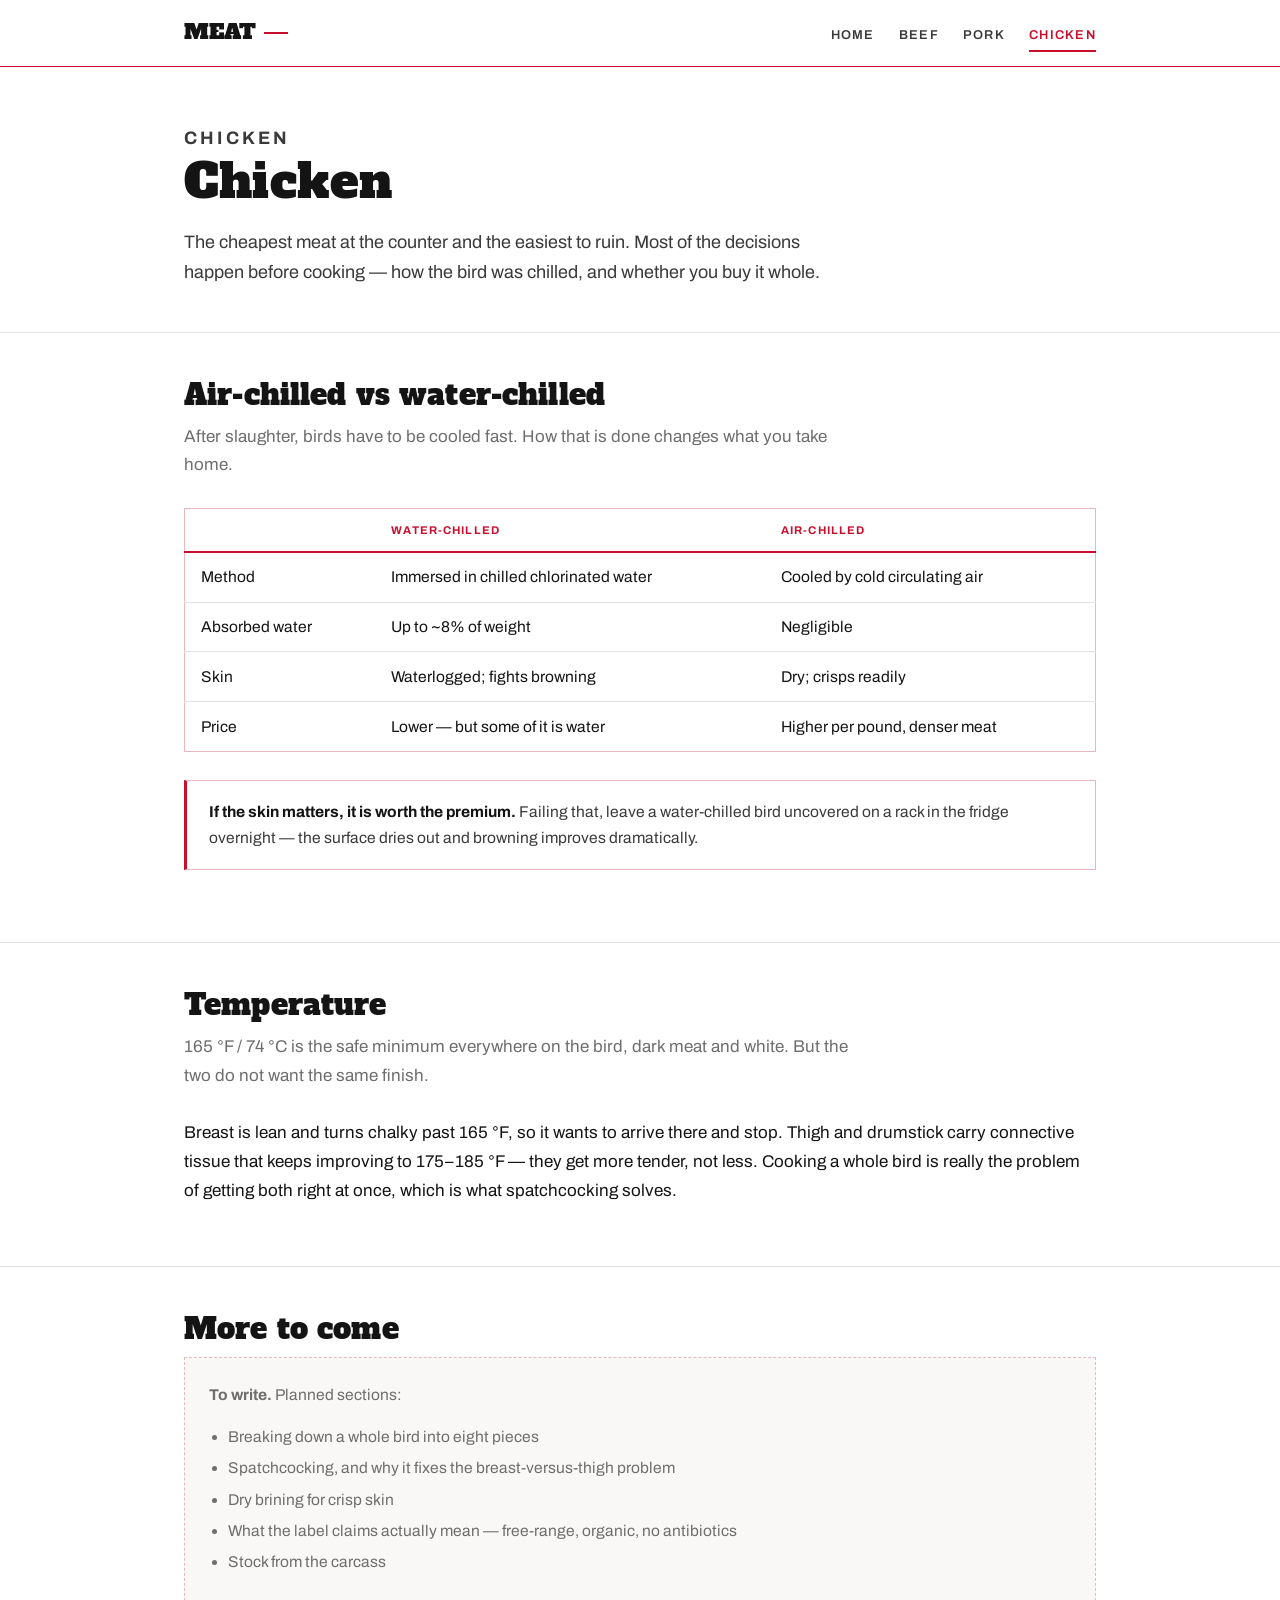
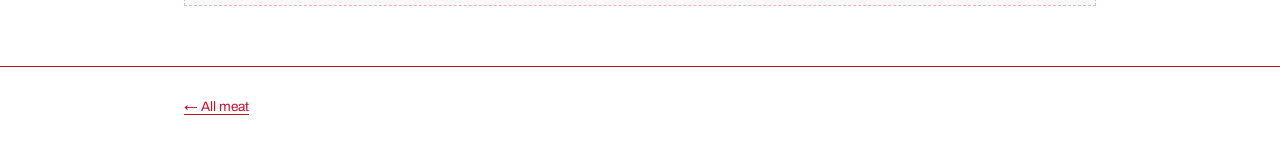
==== chicken/index.html @ 19e03d22 "Set up the meat guide: hub, beef, pork and chicken pages Plain HTML/CSS served from GitHub Pages at " ====
<!DOCTYPE html>
<html lang="en">
<head>
<meta charset="UTF-8">
<meta name="viewport" content="width=device-width, initial-scale=1.0">
<title>Chicken — buying and cooking</title>
<meta name="description" content="Air-chilled versus water-chilled, breaking down a whole bird, and getting crisp skin.">
<link rel="canonical" href="https://wonbo.site/meat/chicken/">

<meta property="og:type" content="article">
<meta property="og:url" content="https://wonbo.site/meat/chicken/">
<meta property="og:title" content="Chicken — buying and cooking">
<meta property="og:description" content="Air-chilled versus water-chilled, breaking down a whole bird, and getting crisp skin.">
<meta name="twitter:card" content="summary">

<link rel="icon" href="data:image/svg+xml,<svg xmlns='http://www.w3.org/2000/svg' viewBox='0 0 100 100'><rect width='100' height='100' fill='white'/><rect x='4' y='4' width='92' height='92' fill='none' stroke='%23c8102e' stroke-width='7'/><text x='50' y='73' font-size='62' font-family='Georgia,serif' font-weight='bold' fill='%23141414' text-anchor='middle'>C</text></svg>">

<link rel="preconnect" href="https://fonts.googleapis.com">
<link rel="preconnect" href="https://fonts.gstatic.com" crossorigin>
<link href="https://fonts.googleapis.com/css2?family=Alfa+Slab+One&family=Archivo:wght@400;500;600;700&display=swap" rel="stylesheet">
<link rel="stylesheet" href="../style.css">
</head>

<body>
<a class="skip" href="#main">Skip to content</a>

<header class="site-header">
  <div class="wrap">
    <a class="wordmark" href="../">MEAT<span class="rule"></span></a>
    <nav class="site-nav" aria-label="Primary">
      <a href="../">Home</a>
      <a href="../beef/">Beef</a>
      <a href="../pork/">Pork</a>
      <a href="../chicken/" aria-current="page">Chicken</a>
    </nav>
  </div>
</header>

<main id="main">
  <section class="hero">
    <div class="wrap">
      <p class="eyebrow">Chicken</p>
      <h1>Chicken</h1>
      <p>
        The cheapest meat at the counter and the easiest to ruin. Most of the decisions
        happen before cooking — how the bird was chilled, and whether you buy it whole.
      </p>
    </div>
  </section>

  <section>
    <div class="wrap">
      <h2>Air-chilled vs water-chilled</h2>
      <p class="lede">After slaughter, birds have to be cooled fast. How that is done changes what you take home.</p>

      <div class="table-scroll">
        <table>
          <thead>
            <tr><th scope="col"></th><th scope="col">Water-chilled</th><th scope="col">Air-chilled</th></tr>
          </thead>
          <tbody>
            <tr><td>Method</td><td>Immersed in chilled chlorinated water</td><td>Cooled by cold circulating air</td></tr>
            <tr><td>Absorbed water</td><td>Up to ~8% of weight</td><td>Negligible</td></tr>
            <tr><td>Skin</td><td>Waterlogged; fights browning</td><td>Dry; crisps readily</td></tr>
            <tr><td>Price</td><td>Lower — but some of it is water</td><td>Higher per pound, denser meat</td></tr>
          </tbody>
        </table>
      </div>

      <div class="note">
        <strong>If the skin matters, it is worth the premium.</strong> Failing that, leave
        a water-chilled bird uncovered on a rack in the fridge overnight — the surface
        dries out and browning improves dramatically.
      </div>
    </div>
  </section>

  <section>
    <div class="wrap">
      <h2>Temperature</h2>
      <p class="lede">
        165&nbsp;°F / 74&nbsp;°C is the safe minimum everywhere on the bird, dark meat and
        white. But the two do not want the same finish.
      </p>
      <p>
        Breast is lean and turns chalky past 165&nbsp;°F, so it wants to arrive there and
        stop. Thigh and drumstick carry connective tissue that keeps improving to
        175–185&nbsp;°F — they get more tender, not less. Cooking a whole bird is really
        the problem of getting both right at once, which is what spatchcocking solves.
      </p>
    </div>
  </section>

  <section>
    <div class="wrap">
      <h2>More to come</h2>
      <div class="stub">
        <p style="margin-top:0"><strong>To write.</strong> Planned sections:</p>
        <ul>
          <li>Breaking down a whole bird into eight pieces</li>
          <li>Spatchcocking, and why it fixes the breast-versus-thigh problem</li>
          <li>Dry brining for crisp skin</li>
          <li>What the label claims actually mean — free-range, organic, no antibiotics</li>
          <li>Stock from the carcass</li>
        </ul>
      </div>
    </div>
  </section>
</main>

<footer class="site-footer">
  <div class="wrap">
    <span><a href="../">← All meat</a></span>
  </div>
</footer>

</body>
</html>
---- style.css ----
/* ============================================================
   Meat — buying and cooking
   White ground, black text, thin red rules. Clean-kitchen feel.
   No build step, no dependencies, no webfonts.
   ============================================================ */

:root {
  --bg:          #ffffff;
  --bg-alt:      #faf8f7;
  --surface:     #ffffff;

  --text:        #141414;
  --text-soft:   #3a3a3a;
  --muted:       #6e6e6e;

  --red:         #c8102e;
  --red-deep:    #9b0c23;
  --red-wash:    #fdf3f4;
  --line:        #e6e0de;
  --line-red:    #e9b8bf;

  --font-display: 'Alfa Slab One', 'Rockwell', Georgia, serif;
  --font-body: 'Archivo', -apple-system, BlinkMacSystemFont, 'Segoe UI',
    'Apple SD Gothic Neo', 'Noto Sans KR', Arial, sans-serif;
  --font-mono: ui-monospace, SFMono-Regular, 'SF Mono', Menlo, Consolas, monospace;

  --wrap: 60rem;

  color-scheme: light;
}

*, *::before, *::after { box-sizing: border-box; }

body {
  margin: 0;
  background: var(--bg);
  color: var(--text);
  font-family: var(--font-body);
  font-size: 1.0625rem;
  line-height: 1.7;
  -webkit-font-smoothing: antialiased;
}

.wrap {
  width: 100%;
  max-width: var(--wrap);
  margin-inline: auto;
  padding-inline: 1.5rem;
}

a { color: var(--red); text-decoration-thickness: 1px; text-underline-offset: 3px; }
a:hover { color: var(--red-deep); }

.skip {
  position: absolute; left: -9999px;
  background: var(--surface); color: var(--text);
  border: 1px solid var(--red);
  padding: 0.6rem 1rem; z-index: 100;
}
.skip:focus { left: 1rem; top: 1rem; }

/* ---------- header ---------- */

.site-header {
  border-bottom: 1px solid var(--red);
  background: var(--bg);
}
.site-header .wrap {
  display: flex; align-items: baseline; gap: 1.5rem;
  min-height: 4rem; flex-wrap: wrap; padding-block: 0.9rem;
}
.wordmark {
  font-family: var(--font-display);
  font-size: 1.35rem; font-weight: 400;
  letter-spacing: 0.01em;
  color: var(--text); text-decoration: none;
}
.wordmark:hover { color: var(--text); }
.wordmark .rule {
  display: inline-block; width: 1.5rem; height: 2px;
  background: var(--red); vertical-align: middle;
  margin-left: 0.5rem;
}
.site-nav { margin-left: auto; display: flex; gap: 1.5rem; flex-wrap: wrap; }
.site-nav a {
  font-size: 0.8rem; font-weight: 600;
  letter-spacing: 0.1em; text-transform: uppercase;
  color: var(--text-soft); text-decoration: none;
  padding-bottom: 0.15rem;
  border-bottom: 2px solid transparent;
}
.site-nav a:hover { color: var(--red); }
.site-nav a[aria-current='page'] { color: var(--red); border-bottom-color: var(--red); }

/* ---------- hero ---------- */

.hero { padding: 3.5rem 0 2.75rem; }
.hero h1 {
  font-family: var(--font-display);
  font-size: clamp(1.95rem, 5.5vw, 3rem);
  font-weight: 400; line-height: 1.16;
  margin: 0 0 1.1rem;
  letter-spacing: 0.005em;
}
.hero p {
  margin: 0; max-width: 42rem;
  font-size: 1.125rem; color: var(--text-soft);
}
.eyebrow {
  font-family: var(--font-body);
  font-size: 0.7rem; font-weight: 700;
  letter-spacing: 0.18em; text-transform: uppercase;
  color: var(--red); margin: 0 0 1rem;
}

/* ---------- sections ---------- */

main section { padding: 2.75rem 0; border-top: 1px solid var(--line); }
main section.hero { border-top: 0; }

h2 {
  font-family: var(--font-display);
  font-size: clamp(1.4rem, 3.2vw, 1.8rem);
  font-weight: 400; line-height: 1.25;
  margin: 0 0 0.6rem; letter-spacing: 0.005em;
}
h3 {
  font-family: var(--font-body);
  font-size: 1.15rem; font-weight: 700; margin: 2.25rem 0 0.5rem;
  letter-spacing: 0.01em;
}
.lede { color: var(--muted); margin: 0 0 1.75rem; max-width: 42rem; }

/* ---------- cards ---------- */

.cards {
  list-style: none; margin: 0; padding: 0;
  display: grid; gap: 1.25rem;
  grid-template-columns: repeat(auto-fit, minmax(14rem, 1fr));
}
.card {
  display: flex; flex-direction: column; height: 100%;
  background: var(--surface);
  border: 1px solid var(--line-red);
  border-top: 3px solid var(--red);
  padding: 1.5rem;
  text-decoration: none; color: inherit;
  transition: background 0.15s ease, border-color 0.15s ease;
}
.card:hover {
  background: var(--red-wash);
  border-color: var(--red);
  color: inherit;
}
.card .glyph { font-size: 1.75rem; line-height: 1; margin-bottom: 0.75rem; }
.card h3 {
  font-family: var(--font-display);
  font-size: 1.3rem; font-weight: 400; line-height: 1.25;
  margin: 0 0 0.5rem; color: var(--text); letter-spacing: 0.005em;
}
.card p { margin: 0; font-size: 0.95rem; color: var(--text-soft); }
.card .more {
  margin-top: auto; padding-top: 1rem;
  font-size: 0.75rem; font-weight: 700;
  letter-spacing: 0.1em; text-transform: uppercase; color: var(--red);
}

/* ---------- tables ---------- */

.table-scroll { overflow-x: auto; margin: 1.5rem 0; }
table {
  width: 100%; border-collapse: collapse;
  font-size: 0.975rem; min-width: 30rem;
  border: 1px solid var(--line-red);
}
caption {
  text-align: left; color: var(--muted);
  font-size: 0.85rem; padding-bottom: 0.65rem;
}
th, td {
  text-align: left; padding: 0.7rem 1rem;
  border-bottom: 1px solid var(--line);
  vertical-align: top;
}
thead th {
  font-size: 0.7rem; letter-spacing: 0.1em; text-transform: uppercase;
  color: var(--red); font-weight: 700;
  border-bottom: 2px solid var(--red);
  background: var(--bg);
}
tbody tr:last-child td { border-bottom: 0; }
tbody tr:hover { background: var(--red-wash); }
td.temp { font-family: var(--font-mono); white-space: nowrap; color: var(--text); font-size: 0.925rem; }

/* ---------- callout ---------- */

.note {
  background: var(--bg);
  border: 1px solid var(--line-red);
  border-left: 3px solid var(--red);
  padding: 1.1rem 1.35rem;
  margin: 1.75rem 0;
  font-size: 0.975rem;
  color: var(--text-soft);
}
.note strong { color: var(--text); }

.stub {
  border: 1px dashed var(--line-red);
  padding: 1.5rem;
  color: var(--muted);
  font-size: 0.975rem;
  background: var(--bg-alt);
}
.stub ul { margin-bottom: 0; padding-left: 1.2rem; }
.stub li { margin-bottom: 0.3rem; }

/* ---------- footer ---------- */

.site-footer {
  border-top: 1px solid var(--red);
  margin-top: 1rem;
  padding: 1.75rem 0 3rem;
  color: var(--muted); font-size: 0.85rem;
}

@media (max-width: 34rem) {
  body { font-size: 1rem; }
  .site-header .wrap { min-height: 0; gap: 0.75rem; }
  .site-nav { gap: 1rem; width: 100%; margin-left: 0; }
  .hero { padding: 2.5rem 0 2rem; }
}
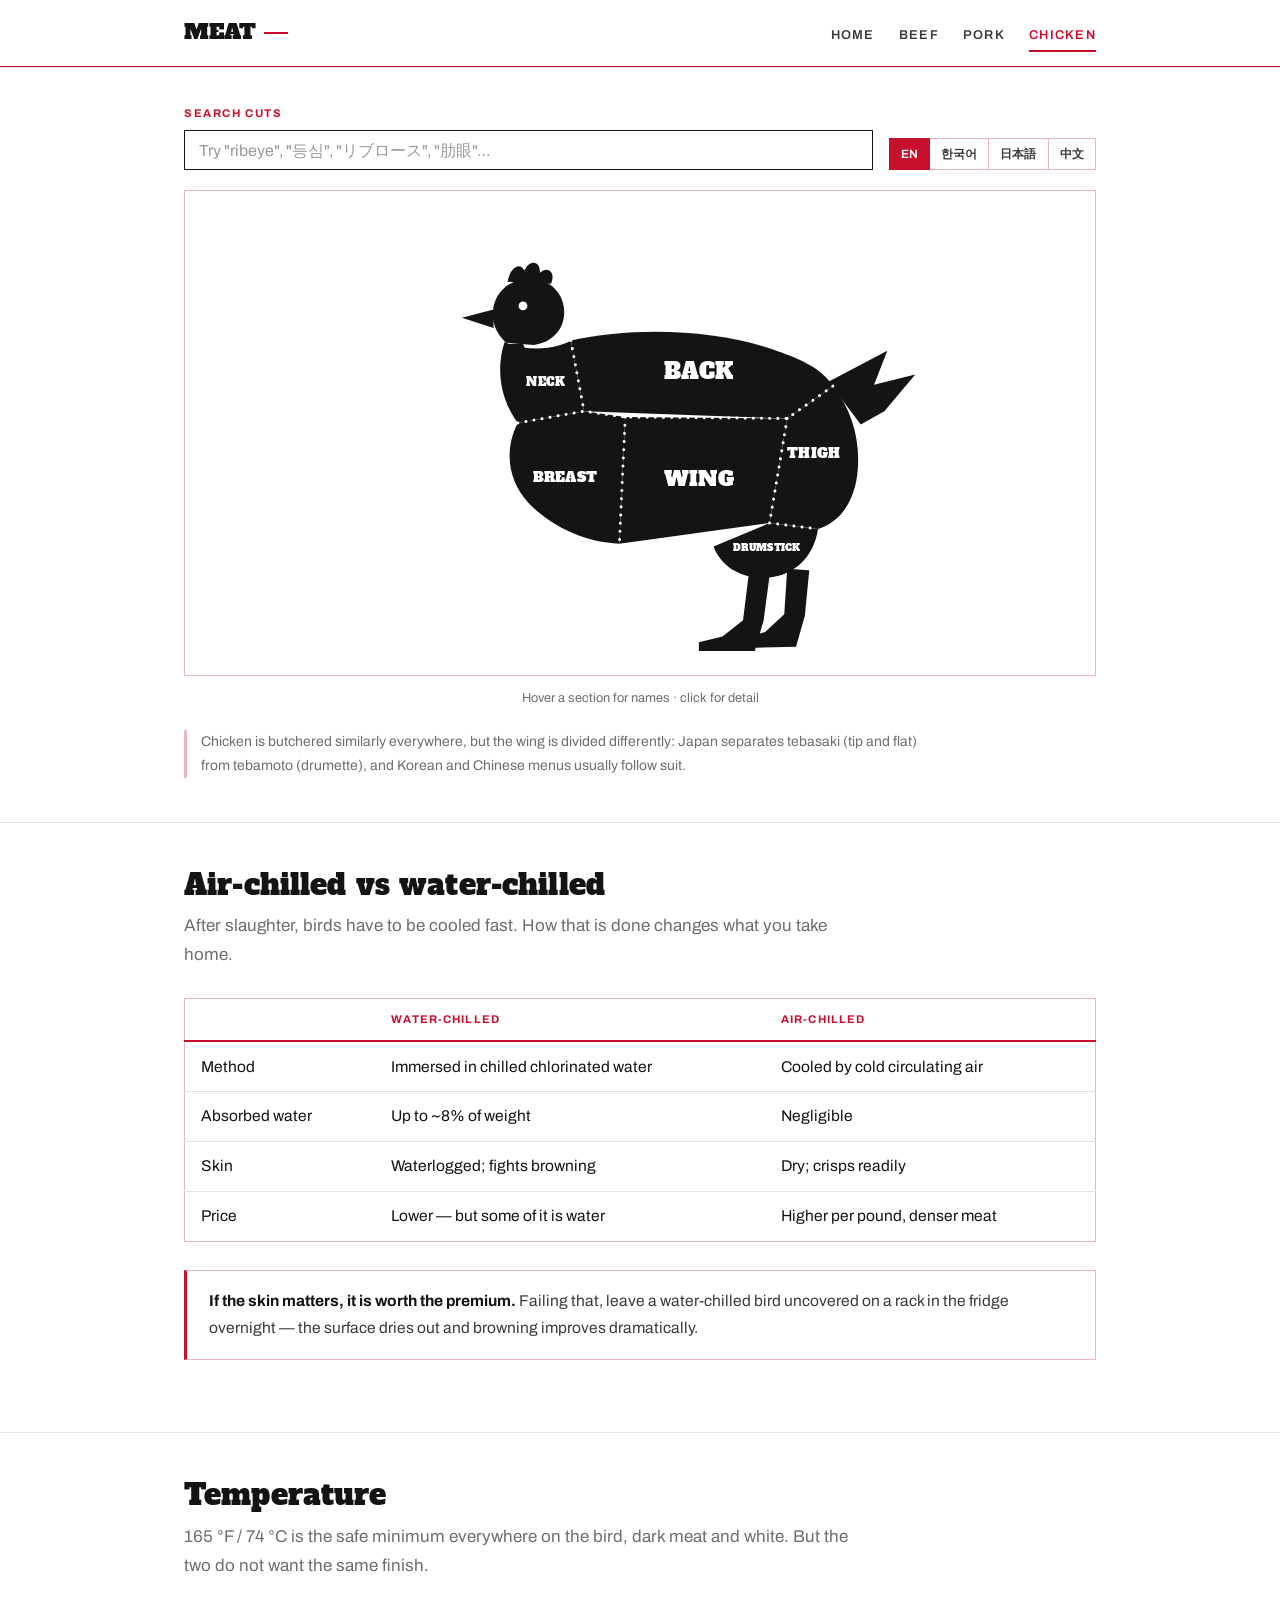
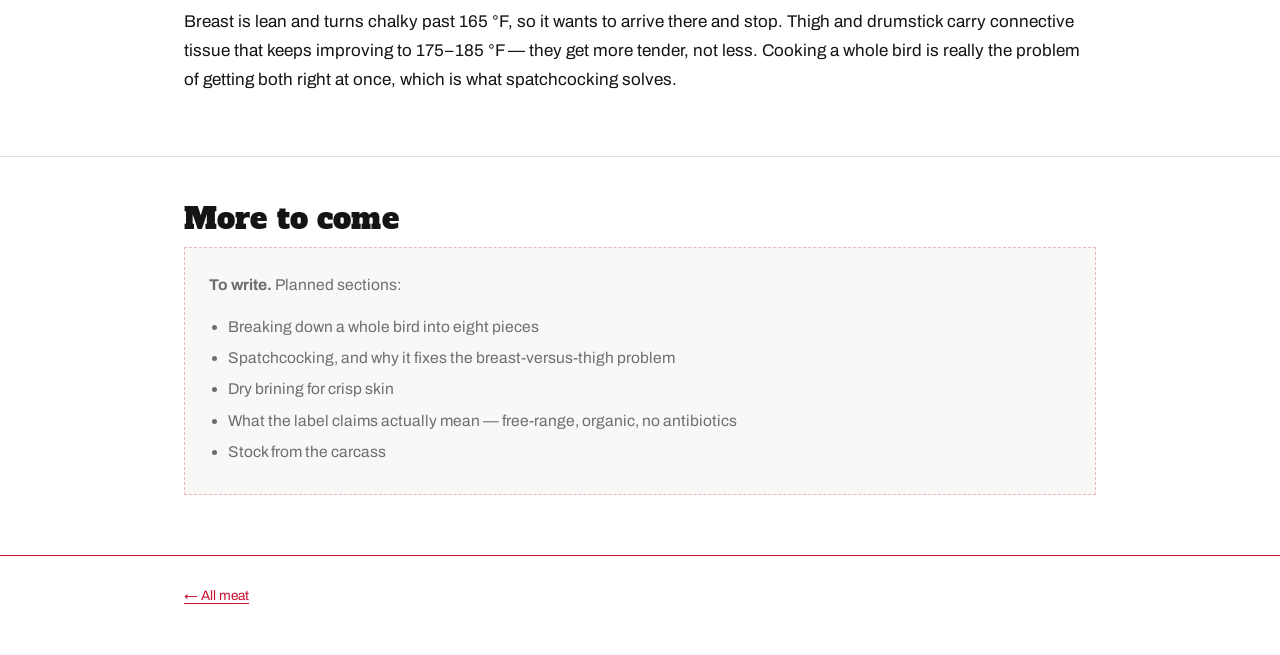
==== commit 1e1c7c21: "Add interactive multilingual cut diagrams to each animal page Each animal page now opens on a clicka" ====
--- a/chicken/index.html
+++ b/chicken/index.html
@@ -3,14 +3,14 @@
 <head>
 <meta charset="UTF-8">
 <meta name="viewport" content="width=device-width, initial-scale=1.0">
-<title>Chicken — buying and cooking</title>
-<meta name="description" content="Air-chilled versus water-chilled, breaking down a whole bird, and getting crisp skin.">
+<title>Chicken — cuts, names and cooking</title>
+<meta name="description" content="An interactive chicken parts diagram with names in English, Korean, Japanese and Chinese, plus temperatures and cooking method for each cut.">
 <link rel="canonical" href="https://wonbo.site/meat/chicken/">
 
 <meta property="og:type" content="article">
 <meta property="og:url" content="https://wonbo.site/meat/chicken/">
-<meta property="og:title" content="Chicken — buying and cooking">
-<meta property="og:description" content="Air-chilled versus water-chilled, breaking down a whole bird, and getting crisp skin.">
+<meta property="og:title" content="Chicken — cuts, names and cooking">
+<meta property="og:description" content="Interactive cut diagram with names in four languages.">
 <meta name="twitter:card" content="summary">
 
 <link rel="icon" href="data:image/svg+xml,<svg xmlns='http://www.w3.org/2000/svg' viewBox='0 0 100 100'><rect width='100' height='100' fill='white'/><rect x='4' y='4' width='92' height='92' fill='none' stroke='%23c8102e' stroke-width='7'/><text x='50' y='73' font-size='62' font-family='Georgia,serif' font-weight='bold' fill='%23141414' text-anchor='middle'>C</text></svg>">
@@ -37,17 +37,84 @@
 </header>
 
 <main id="main">
-  <section class="hero">
+
+  <section class="finder">
     <div class="wrap">
-      <p class="eyebrow">Chicken</p>
-      <h1>Chicken</h1>
-      <p>
-        The cheapest meat at the counter and the easiest to ruin. Most of the decisions
-        happen before cooking — how the bird was chilled, and whether you buy it whole.
-      </p>
+      <div class="finder-top">
+        <div class="search-wrap">
+          <label for="cut-search" id="search-label">Search cuts</label>
+          <input type="text" id="cut-search" autocomplete="off" spellcheck="false"
+                 role="combobox" aria-autocomplete="list" aria-expanded="false"
+                 aria-controls="suggest" placeholder="Search cuts">
+          <ul id="suggest" role="listbox" aria-labelledby="search-label" hidden></ul>
+        </div>
+        <div class="langs" id="langs" role="group" aria-label="Language"></div>
+      </div>
+
+      <div class="diagram-stage">
+        <svg id="diagram" viewBox="0 0 1000 620" role="group" aria-label="Chicken cuts diagram" xmlns="http://www.w3.org/2000/svg">
+
+          <g class="body">
+            <!-- comb, head, beak, wattle -->
+            <path d="M320 96 C324 76, 337 69, 343 81 C350 65, 365 68, 364 84 C375 74, 386 84, 379 99 Z"/>
+            <path d="M300 140 C300 112, 322 92, 350 92 C378 92, 397 112, 397 138
+                     C397 162, 379 179, 356 182 L318 179 C306 168, 300 155, 300 140 Z"/>
+            <path d="M301 134 L258 145 L301 159 Z"/>
+            <path d="M320 181 C313 198, 320 213, 332 213 C344 213, 349 198, 341 180 Z"/>
+            <circle cx="341" cy="129" r="6" class="eye"/>
+
+            <!-- tail feathers -->
+            <path d="M756 232 L836 190 L818 236 L874 222 L832 272 L800 290 Z"/>
+
+            <!-- legs and feet -->
+            <path d="M648 492 L640 556 L612 578 L580 586 L580 598 L656 598 L668 556 L676 496 Z"/>
+            <path d="M700 486 L696 548 L670 572 L638 582 L638 594 L712 592 L724 550 L730 488 Z"/>
+          </g>
+
+          <g class="primals">
+            <path class="primal" data-primal="neck"
+                  d="M316 178 C304 214, 310 256, 334 288 L424 272 L406 176
+                     C382 190, 342 190, 316 178 Z"/>
+            <path class="primal" data-primal="back"
+                  d="M406 176 C486 158, 590 160, 668 184 C716 199, 748 214, 762 238
+                     L700 282 L424 272 Z"/>
+            <path class="primal" data-primal="breast"
+                  d="M334 288 L424 272 L480 280 L472 452 C424 450, 378 428, 348 396
+                     C322 368, 314 326, 334 288 Z"/>
+            <path class="primal" data-primal="wing"
+                  d="M480 280 L700 282 L676 424 L472 452 Z"/>
+            <path class="primal" data-primal="thigh"
+                  d="M762 238 C790 272, 802 320, 794 366 C787 402, 768 424, 742 432
+                     L676 424 L700 282 Z"/>
+            <path class="primal" data-primal="drumstick"
+                  d="M676 424 L742 432 C736 470, 710 494, 676 498
+                     C640 502, 610 484, 600 456 Z"/>
+          </g>
+
+          <g class="divides">
+            <path d="M406 176 L424 272"/>
+            <path d="M334 288 L424 272 L480 280 L700 282 L762 238"/>
+            <path d="M480 280 L472 452"/>
+            <path d="M700 282 L676 424"/>
+            <path d="M676 424 L742 432"/>
+          </g>
+
+          <g class="labels">
+            <text x="372" y="238" font-size="16">NECK</text>
+            <text x="580" y="228" font-size="30">BACK</text>
+            <text x="398" y="368" font-size="19">BREAST</text>
+            <text x="580" y="374" font-size="28">WING</text>
+            <text x="736" y="336" font-size="19">THIGH</text>
+            <text x="672" y="462" font-size="13">DRUMSTICK</text>
+          </g>
+        </svg>
+      </div>
+      <p class="diagram-hint" id="diagram-hint">Hover a section for names · click for detail</p>
+      <p class="animal-note" id="animal-note"></p>
+
+      <div id="detail" hidden></div>
     </div>
   </section>
-
   <section>
     <div class="wrap">
       <h2>Air-chilled vs water-chilled</h2>
@@ -108,11 +175,16 @@
   </section>
 </main>
 
+<div id="tip" hidden></div>
+
 <footer class="site-footer">
   <div class="wrap">
     <span><a href="../">← All meat</a></span>
   </div>
 </footer>
 
+<script src="../data.js"></script>
+<script>window.ANIMAL = CHICKEN;</script>
+<script src="../app.js"></script>
 </body>
 </html>
--- a/style.css
+++ b/style.css
@@ -230,3 +230,208 @@
   .site-nav { gap: 1rem; width: 100%; margin-left: 0; }
   .hero { padding: 2.5rem 0 2rem; }
 }
+
+/* ============================================================
+   Cut diagram, search and detail panel
+   ============================================================ */
+
+.finder { padding-top: 2.25rem; }
+
+.finder-top {
+  display: flex; align-items: flex-end; gap: 1rem;
+  flex-wrap: wrap; margin-bottom: 1.25rem;
+}
+
+/* ---------- language switch ---------- */
+
+.langs { display: flex; gap: 0; margin-left: auto; }
+.lang-btn {
+  font-family: var(--font-body);
+  font-size: 0.75rem; font-weight: 600;
+  padding: 0.4rem 0.7rem;
+  background: var(--bg); color: var(--text-soft);
+  border: 1px solid var(--line-red);
+  margin-left: -1px; cursor: pointer;
+  line-height: 1.4;
+}
+.lang-btn:first-child { margin-left: 0; }
+.lang-btn:hover { color: var(--red); border-color: var(--red); position: relative; z-index: 1; }
+.lang-btn.is-on {
+  background: var(--red); border-color: var(--red); color: #fff;
+  position: relative; z-index: 2;
+}
+
+/* ---------- search ---------- */
+
+.search-wrap { position: relative; flex: 1 1 22rem; min-width: 15rem; }
+.search-wrap label {
+  display: block;
+  font-size: 0.7rem; font-weight: 700;
+  letter-spacing: 0.14em; text-transform: uppercase;
+  color: var(--red); margin-bottom: 0.45rem;
+}
+#cut-search {
+  width: 100%;
+  font-family: var(--font-body); font-size: 1rem;
+  padding: 0.65rem 0.85rem;
+  border: 1px solid var(--text); border-radius: 0;
+  background: var(--bg); color: var(--text);
+}
+#cut-search:focus {
+  outline: none; border-color: var(--red);
+  box-shadow: inset 0 0 0 1px var(--red);
+}
+#cut-search::placeholder { color: #9a9a9a; }
+
+#suggest {
+  position: absolute; z-index: 30; left: 0; right: 0; top: 100%;
+  margin: -1px 0 0; padding: 0; list-style: none;
+  background: var(--surface);
+  border: 1px solid var(--red);
+  max-height: 20rem; overflow-y: auto;
+}
+#suggest li { padding: 0.55rem 0.85rem; cursor: pointer; border-bottom: 1px solid var(--line); }
+#suggest li:last-child { border-bottom: 0; }
+#suggest li.is-active, #suggest li:hover { background: var(--red-wash); }
+#suggest li.sg-none { color: var(--muted); cursor: default; font-size: 0.9rem; }
+.sg-name { font-weight: 600; }
+.sg-alt { color: var(--muted); font-size: 0.85rem; margin-left: 0.4rem; }
+.sg-where {
+  display: block;
+  font-size: 0.68rem; letter-spacing: 0.1em; text-transform: uppercase;
+  color: var(--red); margin-top: 0.1rem;
+}
+
+/* ---------- diagram ---------- */
+
+.diagram-stage {
+  display: flex; justify-content: center;
+  background: var(--bg);
+  border: 1px solid var(--line-red);
+  padding: 1.25rem 1rem 0.5rem;
+}
+#diagram { width: 100%; max-width: 46rem; height: auto; display: block; }
+
+#diagram .body path, #diagram .body circle, #diagram .body ellipse { fill: var(--text); }
+#diagram .body .eye { fill: #fff; }
+#diagram .body .snout { fill: #fff; opacity: 0.16; }
+#diagram .body .tail {
+  fill: none; stroke: var(--text); stroke-width: 9;
+  stroke-linecap: round; stroke-linejoin: round;
+}
+
+#diagram .primal {
+  fill: var(--text);
+  cursor: pointer;
+  transition: fill 0.12s ease;
+}
+#diagram .primal:hover { fill: var(--red); }
+#diagram .primal.is-on { fill: var(--red); }
+#diagram .primal:focus { outline: none; }
+#diagram .primal:focus-visible { outline: 3px solid var(--red); outline-offset: 3px; }
+
+#diagram .divides path {
+  fill: none; stroke: #fff; stroke-width: 4;
+  stroke-linecap: round; stroke-dasharray: 0.1 11;
+}
+#diagram .labels text {
+  fill: #fff; text-anchor: middle;
+  font-family: var(--font-display);
+  letter-spacing: 0.02em; pointer-events: none;
+}
+
+.diagram-hint {
+  text-align: center; color: var(--muted);
+  font-size: 0.8rem; margin: 0.75rem 0 0;
+}
+.animal-note {
+  color: var(--muted); font-size: 0.875rem;
+  border-left: 3px solid var(--line-red);
+  padding-left: 0.9rem; margin: 1.25rem 0 0; max-width: 46rem;
+}
+
+/* ---------- tooltip ---------- */
+
+#tip {
+  position: fixed; z-index: 60; pointer-events: none;
+  background: var(--text); color: #fff;
+  border: 1px solid var(--red);
+  padding: 0.6rem 0.75rem; min-width: 11rem;
+  font-size: 0.85rem; line-height: 1.5;
+}
+.tip-head {
+  font-family: var(--font-display); font-size: 0.95rem;
+  padding-bottom: 0.35rem; margin-bottom: 0.35rem;
+  border-bottom: 1px solid rgba(255,255,255,0.25);
+}
+.tip-row { display: flex; gap: 0.6rem; }
+.tip-code { color: var(--line-red); min-width: 3.4rem; font-size: 0.75rem; }
+.tip-name { color: #fff; }
+
+/* ---------- detail panel ---------- */
+
+#detail {
+  border: 1px solid var(--line-red);
+  border-top: 3px solid var(--red);
+  padding: 1.35rem 1.5rem;
+  margin-top: 1.25rem;
+}
+.detail-head { display: flex; align-items: baseline; gap: 1rem; }
+.detail-head h3 {
+  font-family: var(--font-display); font-weight: 400;
+  font-size: 1.5rem; margin: 0 0 0.25rem;
+}
+.detail-x {
+  margin-left: auto; background: none; border: 0;
+  font-size: 1.5rem; line-height: 1; color: var(--muted);
+  cursor: pointer; padding: 0 0.2rem;
+}
+.detail-x:hover { color: var(--red); }
+
+ul.names {
+  list-style: none; margin: 0.5rem 0 1rem; padding: 0;
+  display: grid; gap: 0.2rem 1rem;
+  grid-template-columns: repeat(auto-fit, minmax(11rem, 1fr));
+}
+ul.names li { display: flex; gap: 0.6rem; font-size: 0.925rem; }
+.nm-code {
+  color: var(--red); font-size: 0.7rem; font-weight: 700;
+  letter-spacing: 0.08em; min-width: 3.2rem; padding-top: 0.25rem;
+}
+.nm-val { font-weight: 600; }
+.detail-desc { margin: 0 0 1.25rem; color: var(--text-soft); }
+
+#detail h4 {
+  font-size: 0.7rem; font-weight: 700;
+  letter-spacing: 0.14em; text-transform: uppercase;
+  color: var(--red); margin: 0 0 0.6rem;
+  padding-top: 1rem; border-top: 1px solid var(--line);
+}
+ul.cuts { list-style: none; margin: 0; padding: 0; }
+ul.cuts li.cut { padding: 0.8rem 0; border-bottom: 1px solid var(--line); }
+ul.cuts li.cut:last-child { border-bottom: 0; }
+ul.cuts li.cut.is-on {
+  background: var(--red-wash);
+  box-shadow: -0.75rem 0 0 var(--red-wash), 0.75rem 0 0 var(--red-wash);
+}
+.cut-top { display: flex; align-items: baseline; gap: 0.75rem; }
+.cut-name { font-weight: 700; font-size: 1.02rem; }
+.cut-price {
+  margin-left: auto; font-family: var(--font-mono);
+  font-size: 0.85rem; color: #cfcfcf; letter-spacing: 0.05em;
+}
+.cut-price b { color: var(--red); font-weight: 400; }
+.cut-desc { margin: 0.3rem 0 0.35rem; color: var(--text-soft); font-size: 0.95rem; }
+.cut-meta {
+  margin: 0; font-size: 0.75rem; letter-spacing: 0.06em;
+  text-transform: uppercase; color: var(--muted);
+}
+
+@media (max-width: 34rem) {
+  .finder-top { gap: 0.75rem; }
+  .langs { margin-left: 0; }
+  .diagram-stage { padding: 0.75rem 0.5rem 0.25rem; }
+  #detail { padding: 1.1rem 1rem; }
+  ul.cuts li.cut.is-on { box-shadow: -0.5rem 0 0 var(--red-wash), 0.5rem 0 0 var(--red-wash); }
+}
+#diagram .body .nostril { fill: #fff; opacity: 0.55; }
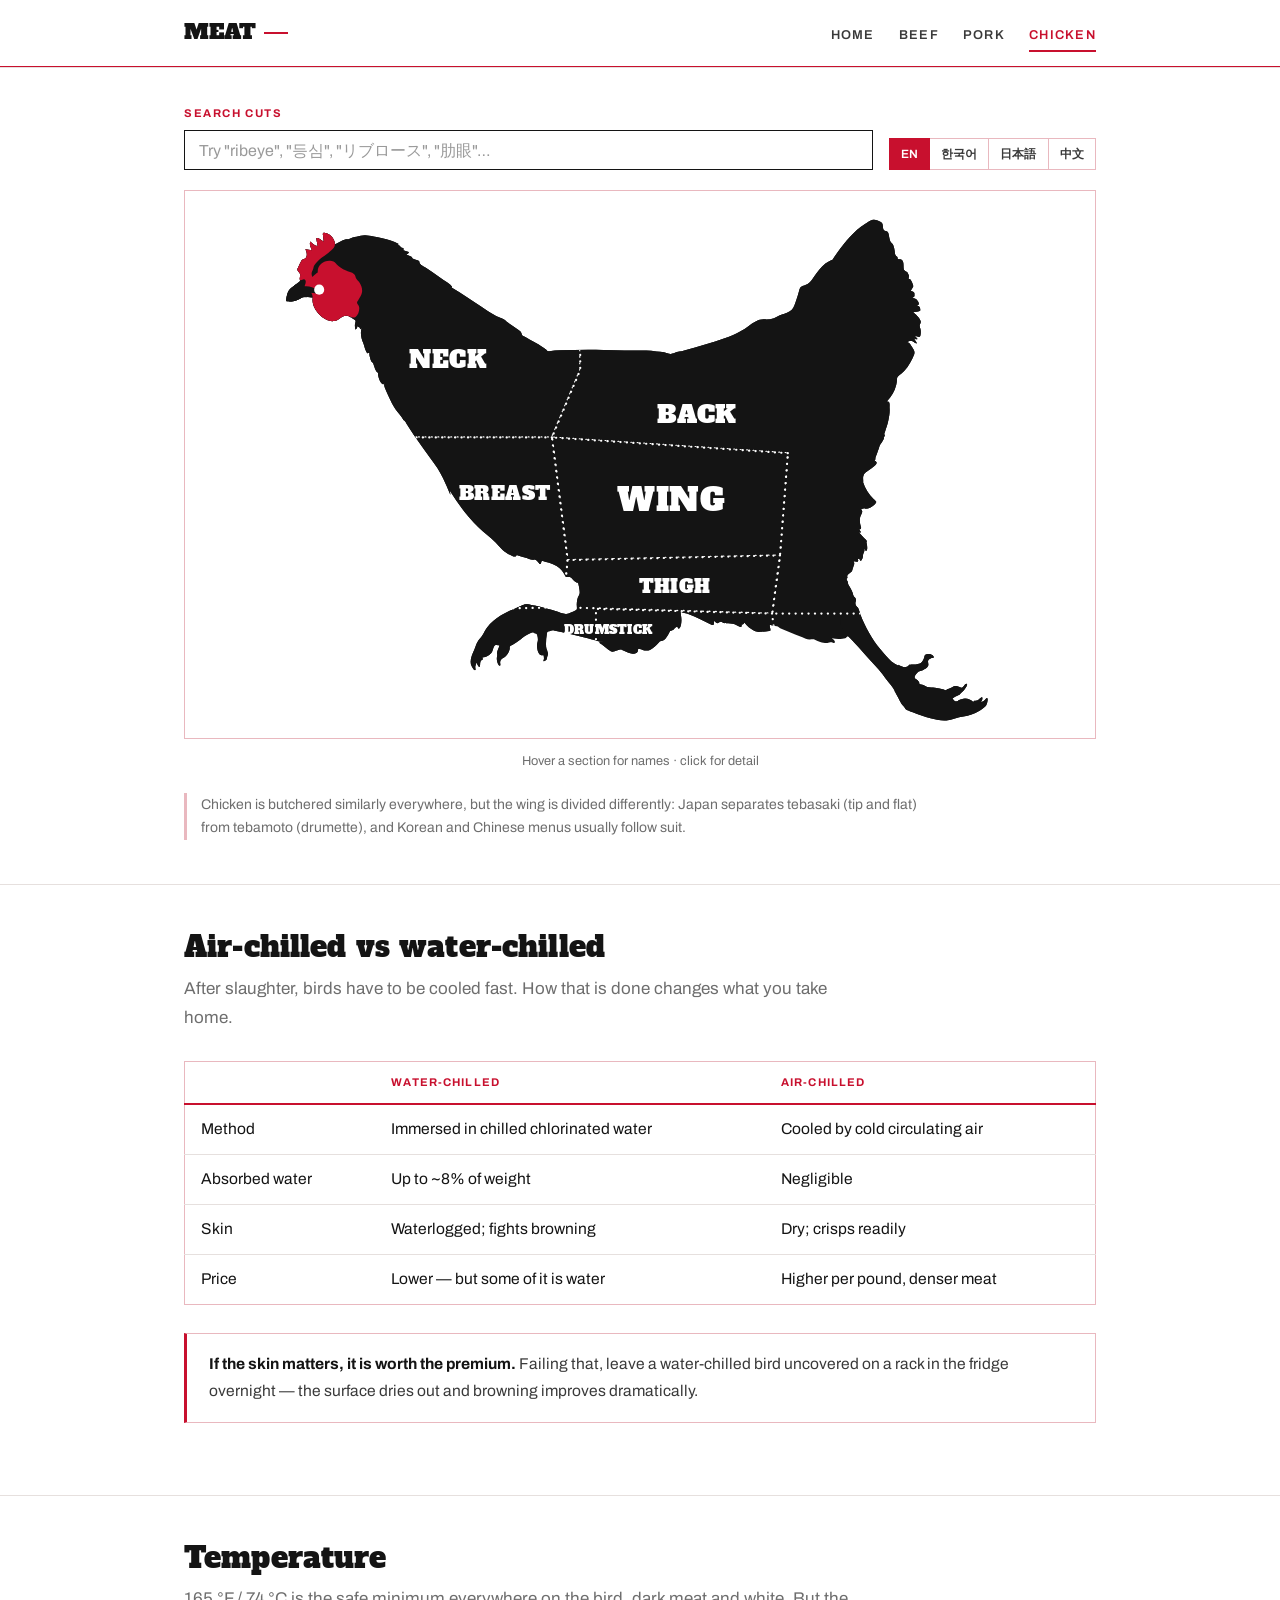
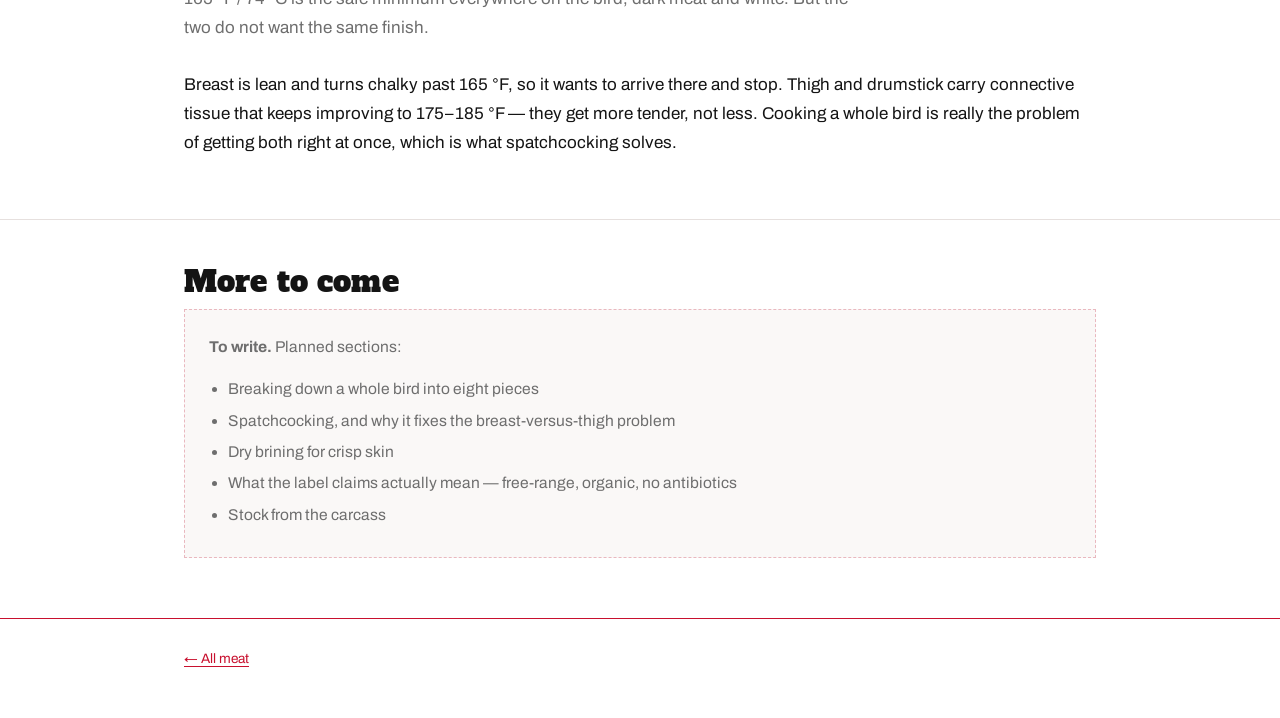
==== commit 35e781cd: "Replace hand-drawn diagrams with public-domain butcher art The freehand cow, pig and chicken read po" ====
--- a/chicken/index.html
+++ b/chicken/index.html
@@ -52,61 +52,20 @@
       </div>
 
       <div class="diagram-stage">
-        <svg id="diagram" viewBox="0 0 1000 620" role="group" aria-label="Chicken cuts diagram" xmlns="http://www.w3.org/2000/svg">
-
-          <g class="body">
-            <!-- comb, head, beak, wattle -->
-            <path d="M320 96 C324 76, 337 69, 343 81 C350 65, 365 68, 364 84 C375 74, 386 84, 379 99 Z"/>
-            <path d="M300 140 C300 112, 322 92, 350 92 C378 92, 397 112, 397 138
-                     C397 162, 379 179, 356 182 L318 179 C306 168, 300 155, 300 140 Z"/>
-            <path d="M301 134 L258 145 L301 159 Z"/>
-            <path d="M320 181 C313 198, 320 213, 332 213 C344 213, 349 198, 341 180 Z"/>
-            <circle cx="341" cy="129" r="6" class="eye"/>
-
-            <!-- tail feathers -->
-            <path d="M756 232 L836 190 L818 236 L874 222 L832 272 L800 290 Z"/>
-
-            <!-- legs and feet -->
-            <path d="M648 492 L640 556 L612 578 L580 586 L580 598 L656 598 L668 556 L676 496 Z"/>
-            <path d="M700 486 L696 548 L670 572 L638 582 L638 594 L712 592 L724 550 L730 488 Z"/>
+        <svg id="diagram" class="clipdiag" viewBox="0 6 468 330" role="group" aria-label="Chicken cuts diagram" xmlns="http://www.w3.org/2000/svg">
+          <defs><clipPath id="ck-clip"><path d="M407.286,96.676h-0.282   C407.159,96.935,407.142,96.726,407.286,96.676z M458.944,62.11c-0.263-1.885-0.629-3.853-1.667-5.481   c-0.438-0.687-0.979-1.324-1.646-1.799c-0.771-0.549-1.428-1.171-2.204-1.772c-0.662-0.513-3.41-1.866-3.225-2.867   c0.126-0.683,0.261-1.278,0.055-1.976c-0.246-0.831-0.555-1.543-0.043-2.354c0.824-1.311,2.317-1.93,1.354-3.64   c-0.892-1.582-1.486-3.365-2.422-4.911c-0.277-0.459-1.145-0.612-1.6-0.783c-0.793-0.296-1.309-0.9-1.528-1.711   c-0.394-1.447,0.013-3.214,0.777-4.477c-1.389,0.198-2.777,0.397-4.166,0.596c0.598-1.75,1.878-3.661,0.993-5.541   c-1.329,1.079-2.715,3.053-4.648,2.862c0.218-1.187,0.436-2.374,0.653-3.561c0.18-0.974,0.6-1.89-0.725-1.479   c-1.45,0.449-2.544,1.594-3.826,2.348c0.159-1.604,0.445-3.189,0.604-4.788c0.146-1.464-1.472-0.982-2.419-0.697   c-3.127,0.942-4.989,4.032-5.484,7.129c-1.599-0.908-3.206-1.807-4.884-2.562c-0.642-0.288-1.288-0.599-1.989-0.712   c-0.598-0.097-1.394,0.283-1.941-0.05c-1.421-0.862-3.096-1.244-4.719-1.506c-1.76-0.283-3.528-0.875-5.32-0.883   c-1.81-0.008-3.713,0.491-5.495,0.787c-1.828,0.304-3.652,0.635-5.462,1.037c-3.62,0.806-7.189,1.911-10.507,3.59   c0.241,0.229,0.352,0.555,0.596,0.78c-0.47,0.184-1.021,0.236-1.431,0.554c-0.348,0.27-0.393,0.78-0.845,0.938   c-0.655,0.229-2.571,0.855-1.028,1.583c-1.073,0.386-2.146,0.772-3.22,1.158c-1.438,0.519,0.42,1.394,1.081,1.931   c-0.979,0.384-2.029,0.555-2.968,1.048c-0.337,0.177-0.855,0.483-0.806,0.938c0.042,0.393-1.166,0.798-1.406,0.901   c-0.892,0.384-3.611,0.747-3.178,1.987c-0.524,1.698-2.725,2.414-4.089,3.345c-2.991,2.041-5.971,4.099-8.943,6.139   c-1.491,1.023-3.024,1.992-4.502,3.037c-0.729,0.515-1.441,1.059-2.098,1.665c-0.442,0.41-0.96,1.162-1.231,1.319   c0.156,0.136,0.308,0.277,0.453,0.425c-6.472,3.485-12.33,8.051-18.536,11.975c-3.122,1.975-6.214,4.313-9.525,5.952   c-2.382,1.178-5.425,1.776-7.169,3.939c0.416-0.222,0.832-0.444,1.248-0.666c-2.858,1.737-5.704,3.614-8.405,5.592   c-0.714,0.523-2.076,1.396-2.132,2.401c-0.087,1.558-1.486,1.747-2.685,2.379c-1.823,0.962-3.519,2.146-5.324,3.145   c-1.938,1.072-3.868,2.103-5.701,3.353c-0.73,0.498-1.609,0.971-2.166,1.67c-0.557,0.7-0.8,0.84-1.717,0.71   c-2.348-0.332-4.709-0.392-7.075-0.487c-9.139-0.371-18.215-0.568-27.359-0.249c-4.566,0.16-9.133,0.363-13.703,0.348   c-4.515-0.016-9.032-0.161-13.545,0.019c-2.17,0.087-4.337,0.249-6.489,0.533c-1.613,0.213-3.229,0.228-4.829,0.52   c-1.42,0.26-2.958,1.14-4.381,1.087c-1.299-0.048-2.633-0.704-3.844-1.158c-0.488-0.183-0.945-0.342-1.478-0.366   c-1.077-0.05-2.122-0.431-3.167-0.712c-2.292-0.617-4.584-1.227-6.874-1.85c-4.301-1.171-8.572-2.427-12.813-3.8   c-7.428-2.403-15.073-4.984-21.331-9.806c-2.892-2.228-6.219-4.512-10.061-4.291c-2.118,0.121-3.956-0.098-5.985-0.751   c-1.778-0.571-3.277-1.737-5.078-2.286c-2.106-0.643-4.438-1.288-6.083-2.836c-1.62-1.523-2.197-4.042-2.93-6.058   c-0.69-1.898-1.254-3.761-1.767-5.708c-0.205-0.78-0.644-3.137-1.748-3.128c0.636,0.017-0.413-0.331-0.491-0.368   c-0.365-0.171-0.74-0.32-1.117-0.464c-0.75-0.288-1.512-0.559-2.214-0.953c-1.73-0.973-2.894-2.897-4.011-4.479   c-2.128-3.012-4.349-6.107-7.267-8.413c-1.359-1.073-2.877-1.943-4.523-2.493c-1.155-1.744-2.331-3.475-3.546-5.178   c-2.351-3.296-4.852-6.494-7.623-9.448c-2.837-3.024-5.958-5.796-9.456-8.035c-1.416-0.906-2.886-2.046-4.499-2.567   c-1.866-0.603-3.966,0.344-5.554,1.28c-1.433,0.845-1.261,2.146-1.424,3.637c-0.057,0.525-0.128,1.066-0.498,1.475   c-0.65,0.718-1.611,0.577-2.349,1.095c-0.73,0.512-0.826,2.177-1.003,3.013c-0.246,1.158-0.445,2.457-1.02,3.509   c-0.169,0.31-0.33,0.369-0.615,0.54C73.5,26.57,73.212,27.138,73,27.645c-0.489,1.164-0.803,2.5-0.944,3.753   c-0.141,1.239-0.167,2.752-1.295,3.544c-0.603,0.424-0.582,0.582-0.552,1.282c0.026,0.632-1.24,0.444-1.691,0.529   c-2.845,0.533-1.804,4.405-2.289,6.379c-0.276,1.123-2.41,1.215-2.633,2.544c-0.101,0.601-0.524,0.827-0.571,1.4   c-0.063,0.776,0.155,1.539,0.196,2.31c-1.005-0.593-1.714,0.88-2.029,1.589c-0.184,0.414-1.383,3.013-0.788,3.158   c-0.034,0-0.068,0-0.102,0c0.51,0.859,1.02,1.72,1.53,2.579c-0.961,0.343-2.603,0.86-2.365,2.174   c0.071,0.391-0.126,1.216,0.134,1.487c0.347,0.361,0.874,0.487,1.295,0.732c-1.534,0.586-2.613,0.488-3.495,2.054   c-0.337,0.598-0.959,1.5-0.596,2.219c0.275,0.544,1.04,0.643,1.54,0.871c-1.26-0.017-2.248,0.338-2.438,1.656   c-0.09,0.623-0.395,1.395,0.284,1.723c1.27,0.613,2.779,0.57,4.139,0.83c-1.276,1.089-2.579,2.179-3.628,3.497   c-0.517,0.649-1.008,1.386-1.19,2.207c-0.188,0.844,0.357,1.534,0.575,2.305c0.241,0.854-0.245,1.726-0.422,2.551   c-0.26,1.215-0.284,2.453-0.056,3.676c0.193,1.037,0.333,1.502,1.448,1.307c0.795-0.139,1.637-0.313,2.309-0.781   c-0.623,0.733-1.201,1.51-1.87,2.203c0.933,0.302,1.852,0.058,2.537-0.638c-0.112,0.228-2.456,3.297-1.995,3.378   c0.939,0.165,1.883-0.952,2.665-1.305c1.094-0.494,2.476-0.261,3.355,0.548c-1.432,0.115-2.384,2.017-3.045,3.08   c-0.975,1.57-2.014,2.842-1.338,4.693c1.352,3.707,3.603,7.445,6.207,10.399c1.257,1.426,2.741,2.391,4.11,3.652   c0.584,0.538,0.581,1.347,0.609,2.096c0.041,1.083,0.216,2.126,0.456,3.185c0.946,4.183,3.128,7.519,6.039,10.634   c-2.429-0.534-1.686,2.64-1.804,4.045c-0.228,2.719,0.237,5.081,0.732,7.715c0.475,2.53,1.397,4.979,2.177,7.43   c0.144,0.452,0.291,0.902,0.445,1.352c0.188,0.552-0.017,0.234-0.252,0.652c-0.335,0.595,0.543,1.497,0.884,1.905   c-0.934-0.936-0.135,0.926,0.012,1.248c0.607,1.324,1.6,2.383,2.257,3.664c0.299,0.582,0.379,1.312,0.605,1.929   c0.432,1.174,0.863,2.349,1.294,3.523c0.333,0.909,0.893,1.913,0.886,2.9c-0.005,0.771,0.193,1.176,0.857,1.628   c-0.336,0.029-0.789-0.389-1.091,0.001c-0.159,0.205-0.348,0.761-0.4,0.1c-0.427,1.381,0.059,1.833,1.066,2.717   c1.269,1.112,2.649,2.135,4.046,3.078c1.535,1.036,2.567,1.619,3.175,3.471c0.33,1.005,0.069,2.526,0.03,3.646   c0.094-0.062,0.189-0.124,0.283-0.186c-1.385,4.298-3.583,8.194-6.945,11.253c-0.527,0.479-1.291,1.053-1.551,1.742   c-0.135,0.358,0.593,1.209,0.84,1.457c1.719,1.717,4.157,3.067,6.65,2.823c-0.222-0.038-0.44-0.089-0.657-0.151   c0.958,0.045,1.901,0.312,2.839,0.506c-1.02,0.819-0.94,1.893-0.4,2.959c0.685,1.353,1.173,2.532,1.147,4.075   c-0.025,1.511-0.26,2.918-0.705,4.359c-0.344,1.12,0.17,1.127,1.106,1.503c-0.383,0.58-0.765,1.161-1.148,1.742   c0.437,0.221,0.962,0.369,1.417,0.1c-1.169,1.248-2.338,2.495-3.506,3.744c-0.436,0.466-1.395,1.155-1.582,1.774   c-0.072,0.236,0.13,0.444,0.171,0.664c0.074,0.399-0.15,0.903-0.218,1.293c-0.165,0.948-0.604,3.54,0.295,4.296   c0.619,0.521,0.759-1.472,1.396-1.511c-0.792,1.784,0.862,2.846,0.757,4.5c-0.043,0.684,0.544,3.378,1.676,3.328   c0.146-0.006,0.145-0.522,0.171-0.575c0.155-0.314,0.501-0.528,0.819-0.643c0.708-0.255,0.5,0.366,0.421,0.81   c-0.322,1.807,2.018,0.594,2.874,0.742c-0.663,1.381-0.413,1.88,0.124,3.346c0.312,0.852,0.52,1.74,0.827,2.58   c0.246,0.674,0.948,0.953,1.432,1.438c0.854,0.859,1.699,0.957,1.699,2.304c0,0.217-0.161,0.521-0.174,0.772   c-0.007,0.115,0.397,0.38,0.454,0.481c0.31,0.559-0.392,1.475-0.571,1.983c-0.259,0.733-0.127,1.453-0.569,2.11   c-0.549,0.814-1.05,1.662-1.5,2.535c-0.432,0.835-0.873,1.709-1.148,2.61c-0.232,0.76-0.32,1.729-0.898,2.324   c-0.473,0.487-1.216,1.153-1.247,1.897c-0.031,0.747,0.444,1.515,0.447,2.297c0.002,0.708-0.201,1.401-0.639,1.964   c-0.413,0.529-1.012,0.771-1.28,1.409c-0.532,1.268-0.833,2.655-1.325,3.946c-0.76,1.996-1.601,3.961-2.537,5.881   c-1.831,3.756-3.839,7.466-6.201,10.919c-2.188,3.197-4.782,6.085-7.286,9.032c-2.292,2.696-4.842,5.118-8.12,6.562   c0.076-0.19,0.156-0.379,0.241-0.566c-1.061,0.713-2.156,1.143-3.401,1.417c-1.343,0.295-2.384-0.291-3.571-0.822   c0.192-0.103,0.386-0.201,0.581-0.297c-0.688-0.717-3.171-0.427-4.09-0.555c-2.049-0.285-3.735-0.283-5.003-2.094   c-0.443-0.632-0.898-1.327-1.1-2.08c-0.146-0.547-0.188-1.378-0.606-1.805c-0.688-0.7-2.633-0.829-3.523-0.502   c-0.66,0.243-2.342,1.146-1.887,2.092c0.355,0.736,1.064,0.096,1.617,0.451c0.719,0.461,1.802,0.811,1.934,1.737   c0.171,1.197-0.585,2.114-0.015,3.269c0.638,1.291,2.076,2.058,3.351,2.581c0.674,0.277,1.362,0.448,2.062,0.645   c0.869,0.244,1.292,0.782,1.86,1.437c1,1.149,2.105,2.776,0.266,3.656c-0.681,0.325-1.205,0.727-1.563,1.412   c-0.177,0.339-0.309,0.699-0.46,1.05c-0.083,0.19,0.185,0.412,0.04,0.592c-0.315,0.389-1.98,0.445-2.519,0.661   c-0.869,0.349-1.588,0.998-2.492,1.254c-1.594,0.452-3.326,0.223-4.959,0.416c-1.894,0.224-3.772,0.569-5.56,1.242   c-0.403,0.152-1,0.46-1.446,0.373c-0.252-0.05-0.504-0.447-0.758-0.57c-0.328-0.159-0.688-0.215-1.04-0.292   c-1.835-0.399-2.814-2.086-4.922-1.725c-1.078,0.185-2.038,0.901-3.135,0.976c-1.134,0.077-1.593-1.525-2.332-2.104   c-0.271-0.212-1.271-0.845-1.229,0.037c0.03,0.623,0.547,1.507,0.836,2.032c0.37,0.674,0.813,1.293,1.339,1.854   c0.312,0.331,0.645,0.643,0.992,0.937c0.194,0.164,0.729,0.912,0.698,0.313c0.165,1.044,1.232,1.513,2.083,1.906   c1.167,0.541,2.327,1.115,3.387,1.849c-0.749,0.787-1.454,2.209-2.763,1.886c-0.632-0.157-0.995-0.667-1.558-0.912   c-0.483-0.211-1.023-0.239-1.511-0.435c-2.432-0.978-5.577-0.111-7.39,1.714c-0.472-0.767-0.541-0.856-1.351-0.794   c-1.071,0.082-1.938-0.645-2.711-1.291c-0.288-0.241-1.446-1.483-1.712-0.655c-0.353,1.095,0.508,2.047,0.871,3.01   c-0.565-0.438-1.275-0.604-1.894-0.945c-0.556-0.308-0.857-0.818-1.256-1.292c-1.08-1.277-1.267,0.382-1.045,1.307   c0.277,1.153,0.507,2.521,1.331,3.419c1.117,1.219,2.634,2.173,4.058,2.989c3.038,1.743,6.5,3.094,9.985,3.525   c3.657,0.452,7.124,2.154,10.789,2.49c3.303,0.303,6.906-0.568,10.103-1.333c3.861-0.925,7.587-2.322,11.266-3.797   c0.743-0.298,1.488-0.593,2.229-0.895c0.679-0.277,1.711-0.485,2.244-1.016c0.412-0.409,0.547-1.047,0.939-1.488   c0.579-0.652,1.197-1.209,1.693-1.938c0.841-1.238,1.396-2.513,2.059-3.845c0.418-0.842,0.953-1.604,1.398-2.432   c0.228-0.423,0.439-0.854,0.641-1.291c0.011-0.023,0.735-1.455,0.255-0.665c0.972-2.028,2.204-3.585,3.671-5.283   c1.532-1.772,2.782-3.747,4.212-5.599c2.993-3.875,6.521-7.281,9.763-10.938c3.365-3.795,6.671-7.654,10.232-11.269   c0.365-0.37,0.731-0.74,1.105-1.101c0.778-0.749,0.675-0.723,1.517-0.124c0.204,0.146,0.686,0.689,0.931,0.716   c0.601,0.064,1.193,0.178,1.782,0.309c2.347,0.519,4.426,0.253,6.757-0.247c-0.592,0.592-1.46,1.052-1.804,1.853   c-0.502,1.172,0.836,1.294,1.541,0.835c0.742-0.483,2.296,0.226,3.105,0.3c1.519,0.141,3.108-0.347,4.568-0.701   c1.271-0.309,2.237-0.795,3.406-1.354c1.222-0.584,2.317-0.035,3.582-0.14c1.452-0.119,3.021-0.944,4.361-1.46   c3.076-1.185,6.095-2.498,9.177-3.67c1.536-0.583,3.097-1.136,4.591-1.821c0.825-0.379,1.588-1.348,2.519-1.424   c1.522-0.127,2.959-0.7,4.45-0.992c0.202,1.148-0.38,2.179-0.442,3.304c-0.035,0.645,0.335,0.561,0.891,0.641   c1.54,0.222,3.098,0.33,4.647,0.457c1.738,0.143,3.228,0.285,4.862-0.552c2.48-1.269,4.479-3.1,6.211-5.252   c0.246,0.639,1,1.819,1.729,0.978c0.038,0.427-0.206,1.982,0.604,1.82c1.301-0.261,2.561-1.267,3.807-1.736   c1.712-0.646,3.725-0.671,5.533-0.722c0.549-0.016,1.107,0.021,1.654-0.007c0.184-0.01,0.199-0.129,0.3-0.26   c0.35-0.45,0.862-0.688,1.431-0.648c0.824,0.057,1.773,1.229,2.506,0.895c0.653-0.299,1.092-1.268,1.838-1.34   c-0.142,1.63-0.508,3.235,1.813,2.196c2.422-1.082,4.767-2.308,7.137-3.495c2.249-1.126,4.55-2.152,6.929-2.973   c0.937-0.322,1.877-0.618,2.847-0.825c0.82-0.176,1.919-0.347,2.446-1.082c-0.088,1.903-0.578,3.776-0.565,5.678   c0.011,1.566,0.229,4.16,1.445,5.337c0.491,0.475,0.877-0.794,1.069-1.063c0.634-0.888,2.411,1.687,2.997,2.023   c0.875,0.504,1.551,0.222,2.052,1.188c0.54,1.039,1.062,2.087,1.71,3.064c0.608,0.918,1.359,1.922,2.392,2.389   c0.435,0.196,0.868,0.21,1.31,0.222c0.799,0.021,1.063,0.586,1.545,1.149c1.486,1.744,3.468,3.581,5.544,4.578   c1.396,0.671,3.219,0.458,4.663,0.063c0.919-0.252,2.935-1.604,2.935,0.202c0,1.821,1.953,2.318,3.369,2.177   c2.094-0.21,4.013-1.173,5.896-2.044c0.698-0.322,1.391-0.795,2.187-0.639c0.68,0.133,1.304,0.453,1.95,0.688   c1.047,0.379,2.857,1.14,3.873,0.465c2.551-1.695,4.709-3.917,7.354-5.479c-0.417-0.916-1.755-0.076-2.451-0.567   c2.405-0.001,4.729-0.976,7.044-1.55c1.781-0.441,3.564-0.873,5.348-1.304c4.734-1.143,9.472-2.274,14.219-3.366   c1.55-0.356,3.1-0.721,4.659-1.032c0.92-0.184,1.575,0.111,2.464,0.411c0.464,0.157,1.09,0.112,1.498,0.411   c0.467,0.342,0.476,1.332,0.559,1.827c0.336,2.002,0.531,4.042,0.483,6.073c-0.021,0.902,0.002,1.932-0.242,2.807   c-0.117,0.421-0.32,0.811-0.495,1.209c-0.208,0.474-0.167,1.095-0.406,1.526c-0.376,0.677,0.148,1.639,0.343,2.34   c0.174,0.617,0.207,1.269,0.452,1.867c0.259,0.629,2.464,1.723,1.954,0.578c-0.539-1.212-0.236-2.055-0.07-3.323   c2.661,0.647,3.591-1.799,3.975-3.946c0.261-1.463,0.321-2.752-0.088-4.195c-0.418-1.472-0.296-2.713,0.045-4.18   c0.099-0.423,0.224-0.966,0.572-1.261c0.354-0.301,1.772-0.409,1.909-0.833c0.181-0.562,2.088,0.465,2.532,0.647   c2.203,0.902,3.704,2.221,5.575,3.623c1.74,1.303,3.521,2.625,5.396,3.729c0.346,0.204,1.376,0.488,1.538,0.861   c0.227,0.521,0.011,1.241,0.14,1.803c0.356,1.558,1.442,3.589,2.711,4.596c1.056,0.837,2.52,1.263,3.073,2.606   c0.287,0.696,0.321,1.33,0.181,2.053c-0.063,0.331-0.232,1.23,0.376,1.19c0.772-0.052,1.245-1.63,1.45-2.204   c0.234-0.655,0.367-1.332,0.375-2.03c0.005-0.494-0.044-0.987-0.125-1.475c-0.041-0.243,0.02-1.27-0.357-0.786   c1.136-1.932-0.882-4.576-1.218-6.533c0.888-0.022,2.063-0.446,2.868,0.102c1.053,0.716,1.18,3.005,1.818,4.087   c1.243,2.105,3.812,3.566,6.253,3.592c-0.083,0.339-0.432,0.863-0.298,1.219c0.154,0.411,0.765,0.445,1.045,0.742   c0.83,0.882,0.434,2.726,0.82,3.8c0.459,1.275,1.92-2.196,2.089-2.586c0.292,0.846,0.635,1.687,0.774,2.575   c0.101,0.64-0.107,1.19-0.168,1.821c-0.065,0.684,0.695,0.577,1.042,0.22c0.572-0.589,1.048-1.391,1.417-2.117   c1.686-3.313-0.141-7.406-1.581-10.467c-0.743-1.581-1.18-3.292-1.993-4.843c-0.919-1.75-2.435-3.102-3.456-4.79   c-0.937-1.548-1.662-3.162-2.76-4.618c-1.131-1.5-2.453-2.843-3.883-4.059c-3.154-2.684-6.753-4.779-10.481-6.557   c-1.853-0.884-3.742-1.68-5.631-2.48c-1.579-0.668-3.504-1.786-5.252-1.74c-1.832,0.048-3.792,0.669-5.576,1.052   c-2.317,0.498-4.616,1.07-6.91,1.665c-2.086,0.54-4.195,1.034-6.239,1.72c-1.968,0.659-3.956,1.505-6.024,1.795   c-1.158,0.163-2.305-0.452-3.329-0.93c-1.065-0.496-2.173-0.979-3.15-1.639c-1.056-0.712-0.465-2.49-0.524-3.626   c-0.091-1.743-0.315-4.046-1.359-5.512c-0.808-1.133-0.512-2.669-0.33-3.98c0.132-0.956,0.296-1.909,0.533-2.845   c0.119-0.471,0.256-0.936,0.416-1.394c0.274,0.106,0.6-0.006,0.851-0.116c1.101-0.483,1.883-1.308,2.648-2.199   c0.337-0.393,0.732-0.938,1.237-1.127c0.791-0.296,1.844,0.037,2.677-0.112c0.303-0.055,0.641-0.775,0.793-0.995   c0.524-0.756,0.881-1.615,1.432-2.354c1.063-1.428,2.383-2.67,3.884-3.629c1.447-0.924,3.083-1.635,4.718-2.15   c0.877-0.277,1.809-0.362,2.678-0.641c0.636-0.203,1.437-0.705,2.097-0.3c0.639,0.392,0.188,0.812,0.394,1.352   c0.134,0.354,0.882,0.488,1.126,0.209c0.682-0.783,2.126-2.979,3.37-2.553c1.589,0.537,3.704-0.64,5.257-1.13   c1.941-0.613,3.883-1.229,5.826-1.84c0.427,2.293,3.366,0.152,4.647-0.354c-0.038,0-0.076,0-0.114,0   c0.725,0,1.446-0.676,1.987-1.084c0.788-0.594,1.598-1.138,2.338-1.796c1.612-1.435,2.979-3.111,4.471-4.665   c3.438-3.58,7.573-6.429,11.125-9.896c6.985-6.822,12.813-14.715,17.975-22.976c-0.119,0.854-0.236,1.71-0.354,2.564   c1.527-3.625,2.974-6.96,4.668-10.549c2.118-4.486,4.69-8.421,7.718-12.341c3.021-3.911,5.741-8.028,8.637-12.029   c1.464-2.022,2.862-4.084,4.226-6.176c0.681-1.044,1.357-2.091,2.042-3.133c0.3-0.458,1.762-3.035,2.007-3.035   c0.499-0.016,1.143-1.472,1.424-1.838c0.928-1.209,1.915-2.369,2.861-3.563c1.872-2.364,3.327-4.891,4.617-7.609   c0.916-1.933,1.785-3.896,2.65-5.852c0.485-1.097,1.879-3.652,0.997-4.831c0.26,0.195,0.699,0.754,1.086,0.615   c0.54-0.192,0.966-0.716,1.277-1.17c0.854-1.244,1.412-2.77,1.694-4.243c0.114-0.597,0.079-1.164,0.147-1.756   c0.036-0.313,0.686-0.517,0.902-0.8c0.673-0.878,0.984-1.765,1.311-2.799c0.262-0.832,0.5-1.676,0.807-2.493   c0.196-0.523,0.85-0.578,1.172-1.143c0.477-0.833,0.708-1.812,0.913-2.74c0.1-0.453,0.665-2.349,0.195-2.349   c0.346-0.088,0.387-0.416,0.345-0.723c1.138,1.076,1.513,0.207,2.077-1.028c0.738-1.617,0.972-3.399,1.668-5.037   c1.199-2.819,2.041-6.28,1.03-9.281c0.34,0.198,0.681,0.396,1.021,0.595c0.071-0.579-0.109-1.123,0.585-1.243   c0.565-0.097,0.764-0.392,0.832-0.953c0.326,0.684,0.571,2.301,1.587,2.281c0.142-1.004,0.309-2.015,0.241-3.032   c-0.051-0.761-0.468-1.476-0.427-2.246c0.042-0.777,1.074-1.108,1.639-1.452c0.301-0.184,0.526-0.223,0.557-0.564   c0.035-0.398,0.89-0.42,1.163-0.493c0.712-0.19,1.149-0.708,1.899-0.813c0.987-0.14,1.949-0.077,2.853,0.363   c1.841,0.896,3.374,2.614,5.457,2.966c3.429,0.58,7.247-1.772,9.502-4.157c2.682-2.837,4.955-6.914,4.128-10.92   c1.876-0.074,4.54-0.641,6.355-0.064c0.864,0.274,1.612,0.886,2.424,1.279c1.163,0.563,2.404,0.974,3.678,1.198   c1.213,0.215,2.473,0.262,3.697,0.115C459.145,63.351,459.057,62.912,458.944,62.11"/></clipPath></defs>
+          <g transform="translate(468,0) scale(-1,1)">
+            <g class="body">
+              <path d="M407.286,96.676h-0.282   C407.159,96.935,407.142,96.726,407.286,96.676z M458.944,62.11c-0.263-1.885-0.629-3.853-1.667-5.481   c-0.438-0.687-0.979-1.324-1.646-1.799c-0.771-0.549-1.428-1.171-2.204-1.772c-0.662-0.513-3.41-1.866-3.225-2.867   c0.126-0.683,0.261-1.278,0.055-1.976c-0.246-0.831-0.555-1.543-0.043-2.354c0.824-1.311,2.317-1.93,1.354-3.64   c-0.892-1.582-1.486-3.365-2.422-4.911c-0.277-0.459-1.145-0.612-1.6-0.783c-0.793-0.296-1.309-0.9-1.528-1.711   c-0.394-1.447,0.013-3.214,0.777-4.477c-1.389,0.198-2.777,0.397-4.166,0.596c0.598-1.75,1.878-3.661,0.993-5.541   c-1.329,1.079-2.715,3.053-4.648,2.862c0.218-1.187,0.436-2.374,0.653-3.561c0.18-0.974,0.6-1.89-0.725-1.479   c-1.45,0.449-2.544,1.594-3.826,2.348c0.159-1.604,0.445-3.189,0.604-4.788c0.146-1.464-1.472-0.982-2.419-0.697   c-3.127,0.942-4.989,4.032-5.484,7.129c-1.599-0.908-3.206-1.807-4.884-2.562c-0.642-0.288-1.288-0.599-1.989-0.712   c-0.598-0.097-1.394,0.283-1.941-0.05c-1.421-0.862-3.096-1.244-4.719-1.506c-1.76-0.283-3.528-0.875-5.32-0.883   c-1.81-0.008-3.713,0.491-5.495,0.787c-1.828,0.304-3.652,0.635-5.462,1.037c-3.62,0.806-7.189,1.911-10.507,3.59   c0.241,0.229,0.352,0.555,0.596,0.78c-0.47,0.184-1.021,0.236-1.431,0.554c-0.348,0.27-0.393,0.78-0.845,0.938   c-0.655,0.229-2.571,0.855-1.028,1.583c-1.073,0.386-2.146,0.772-3.22,1.158c-1.438,0.519,0.42,1.394,1.081,1.931   c-0.979,0.384-2.029,0.555-2.968,1.048c-0.337,0.177-0.855,0.483-0.806,0.938c0.042,0.393-1.166,0.798-1.406,0.901   c-0.892,0.384-3.611,0.747-3.178,1.987c-0.524,1.698-2.725,2.414-4.089,3.345c-2.991,2.041-5.971,4.099-8.943,6.139   c-1.491,1.023-3.024,1.992-4.502,3.037c-0.729,0.515-1.441,1.059-2.098,1.665c-0.442,0.41-0.96,1.162-1.231,1.319   c0.156,0.136,0.308,0.277,0.453,0.425c-6.472,3.485-12.33,8.051-18.536,11.975c-3.122,1.975-6.214,4.313-9.525,5.952   c-2.382,1.178-5.425,1.776-7.169,3.939c0.416-0.222,0.832-0.444,1.248-0.666c-2.858,1.737-5.704,3.614-8.405,5.592   c-0.714,0.523-2.076,1.396-2.132,2.401c-0.087,1.558-1.486,1.747-2.685,2.379c-1.823,0.962-3.519,2.146-5.324,3.145   c-1.938,1.072-3.868,2.103-5.701,3.353c-0.73,0.498-1.609,0.971-2.166,1.67c-0.557,0.7-0.8,0.84-1.717,0.71   c-2.348-0.332-4.709-0.392-7.075-0.487c-9.139-0.371-18.215-0.568-27.359-0.249c-4.566,0.16-9.133,0.363-13.703,0.348   c-4.515-0.016-9.032-0.161-13.545,0.019c-2.17,0.087-4.337,0.249-6.489,0.533c-1.613,0.213-3.229,0.228-4.829,0.52   c-1.42,0.26-2.958,1.14-4.381,1.087c-1.299-0.048-2.633-0.704-3.844-1.158c-0.488-0.183-0.945-0.342-1.478-0.366   c-1.077-0.05-2.122-0.431-3.167-0.712c-2.292-0.617-4.584-1.227-6.874-1.85c-4.301-1.171-8.572-2.427-12.813-3.8   c-7.428-2.403-15.073-4.984-21.331-9.806c-2.892-2.228-6.219-4.512-10.061-4.291c-2.118,0.121-3.956-0.098-5.985-0.751   c-1.778-0.571-3.277-1.737-5.078-2.286c-2.106-0.643-4.438-1.288-6.083-2.836c-1.62-1.523-2.197-4.042-2.93-6.058   c-0.69-1.898-1.254-3.761-1.767-5.708c-0.205-0.78-0.644-3.137-1.748-3.128c0.636,0.017-0.413-0.331-0.491-0.368   c-0.365-0.171-0.74-0.32-1.117-0.464c-0.75-0.288-1.512-0.559-2.214-0.953c-1.73-0.973-2.894-2.897-4.011-4.479   c-2.128-3.012-4.349-6.107-7.267-8.413c-1.359-1.073-2.877-1.943-4.523-2.493c-1.155-1.744-2.331-3.475-3.546-5.178   c-2.351-3.296-4.852-6.494-7.623-9.448c-2.837-3.024-5.958-5.796-9.456-8.035c-1.416-0.906-2.886-2.046-4.499-2.567   c-1.866-0.603-3.966,0.344-5.554,1.28c-1.433,0.845-1.261,2.146-1.424,3.637c-0.057,0.525-0.128,1.066-0.498,1.475   c-0.65,0.718-1.611,0.577-2.349,1.095c-0.73,0.512-0.826,2.177-1.003,3.013c-0.246,1.158-0.445,2.457-1.02,3.509   c-0.169,0.31-0.33,0.369-0.615,0.54C73.5,26.57,73.212,27.138,73,27.645c-0.489,1.164-0.803,2.5-0.944,3.753   c-0.141,1.239-0.167,2.752-1.295,3.544c-0.603,0.424-0.582,0.582-0.552,1.282c0.026,0.632-1.24,0.444-1.691,0.529   c-2.845,0.533-1.804,4.405-2.289,6.379c-0.276,1.123-2.41,1.215-2.633,2.544c-0.101,0.601-0.524,0.827-0.571,1.4   c-0.063,0.776,0.155,1.539,0.196,2.31c-1.005-0.593-1.714,0.88-2.029,1.589c-0.184,0.414-1.383,3.013-0.788,3.158   c-0.034,0-0.068,0-0.102,0c0.51,0.859,1.02,1.72,1.53,2.579c-0.961,0.343-2.603,0.86-2.365,2.174   c0.071,0.391-0.126,1.216,0.134,1.487c0.347,0.361,0.874,0.487,1.295,0.732c-1.534,0.586-2.613,0.488-3.495,2.054   c-0.337,0.598-0.959,1.5-0.596,2.219c0.275,0.544,1.04,0.643,1.54,0.871c-1.26-0.017-2.248,0.338-2.438,1.656   c-0.09,0.623-0.395,1.395,0.284,1.723c1.27,0.613,2.779,0.57,4.139,0.83c-1.276,1.089-2.579,2.179-3.628,3.497   c-0.517,0.649-1.008,1.386-1.19,2.207c-0.188,0.844,0.357,1.534,0.575,2.305c0.241,0.854-0.245,1.726-0.422,2.551   c-0.26,1.215-0.284,2.453-0.056,3.676c0.193,1.037,0.333,1.502,1.448,1.307c0.795-0.139,1.637-0.313,2.309-0.781   c-0.623,0.733-1.201,1.51-1.87,2.203c0.933,0.302,1.852,0.058,2.537-0.638c-0.112,0.228-2.456,3.297-1.995,3.378   c0.939,0.165,1.883-0.952,2.665-1.305c1.094-0.494,2.476-0.261,3.355,0.548c-1.432,0.115-2.384,2.017-3.045,3.08   c-0.975,1.57-2.014,2.842-1.338,4.693c1.352,3.707,3.603,7.445,6.207,10.399c1.257,1.426,2.741,2.391,4.11,3.652   c0.584,0.538,0.581,1.347,0.609,2.096c0.041,1.083,0.216,2.126,0.456,3.185c0.946,4.183,3.128,7.519,6.039,10.634   c-2.429-0.534-1.686,2.64-1.804,4.045c-0.228,2.719,0.237,5.081,0.732,7.715c0.475,2.53,1.397,4.979,2.177,7.43   c0.144,0.452,0.291,0.902,0.445,1.352c0.188,0.552-0.017,0.234-0.252,0.652c-0.335,0.595,0.543,1.497,0.884,1.905   c-0.934-0.936-0.135,0.926,0.012,1.248c0.607,1.324,1.6,2.383,2.257,3.664c0.299,0.582,0.379,1.312,0.605,1.929   c0.432,1.174,0.863,2.349,1.294,3.523c0.333,0.909,0.893,1.913,0.886,2.9c-0.005,0.771,0.193,1.176,0.857,1.628   c-0.336,0.029-0.789-0.389-1.091,0.001c-0.159,0.205-0.348,0.761-0.4,0.1c-0.427,1.381,0.059,1.833,1.066,2.717   c1.269,1.112,2.649,2.135,4.046,3.078c1.535,1.036,2.567,1.619,3.175,3.471c0.33,1.005,0.069,2.526,0.03,3.646   c0.094-0.062,0.189-0.124,0.283-0.186c-1.385,4.298-3.583,8.194-6.945,11.253c-0.527,0.479-1.291,1.053-1.551,1.742   c-0.135,0.358,0.593,1.209,0.84,1.457c1.719,1.717,4.157,3.067,6.65,2.823c-0.222-0.038-0.44-0.089-0.657-0.151   c0.958,0.045,1.901,0.312,2.839,0.506c-1.02,0.819-0.94,1.893-0.4,2.959c0.685,1.353,1.173,2.532,1.147,4.075   c-0.025,1.511-0.26,2.918-0.705,4.359c-0.344,1.12,0.17,1.127,1.106,1.503c-0.383,0.58-0.765,1.161-1.148,1.742   c0.437,0.221,0.962,0.369,1.417,0.1c-1.169,1.248-2.338,2.495-3.506,3.744c-0.436,0.466-1.395,1.155-1.582,1.774   c-0.072,0.236,0.13,0.444,0.171,0.664c0.074,0.399-0.15,0.903-0.218,1.293c-0.165,0.948-0.604,3.54,0.295,4.296   c0.619,0.521,0.759-1.472,1.396-1.511c-0.792,1.784,0.862,2.846,0.757,4.5c-0.043,0.684,0.544,3.378,1.676,3.328   c0.146-0.006,0.145-0.522,0.171-0.575c0.155-0.314,0.501-0.528,0.819-0.643c0.708-0.255,0.5,0.366,0.421,0.81   c-0.322,1.807,2.018,0.594,2.874,0.742c-0.663,1.381-0.413,1.88,0.124,3.346c0.312,0.852,0.52,1.74,0.827,2.58   c0.246,0.674,0.948,0.953,1.432,1.438c0.854,0.859,1.699,0.957,1.699,2.304c0,0.217-0.161,0.521-0.174,0.772   c-0.007,0.115,0.397,0.38,0.454,0.481c0.31,0.559-0.392,1.475-0.571,1.983c-0.259,0.733-0.127,1.453-0.569,2.11   c-0.549,0.814-1.05,1.662-1.5,2.535c-0.432,0.835-0.873,1.709-1.148,2.61c-0.232,0.76-0.32,1.729-0.898,2.324   c-0.473,0.487-1.216,1.153-1.247,1.897c-0.031,0.747,0.444,1.515,0.447,2.297c0.002,0.708-0.201,1.401-0.639,1.964   c-0.413,0.529-1.012,0.771-1.28,1.409c-0.532,1.268-0.833,2.655-1.325,3.946c-0.76,1.996-1.601,3.961-2.537,5.881   c-1.831,3.756-3.839,7.466-6.201,10.919c-2.188,3.197-4.782,6.085-7.286,9.032c-2.292,2.696-4.842,5.118-8.12,6.562   c0.076-0.19,0.156-0.379,0.241-0.566c-1.061,0.713-2.156,1.143-3.401,1.417c-1.343,0.295-2.384-0.291-3.571-0.822   c0.192-0.103,0.386-0.201,0.581-0.297c-0.688-0.717-3.171-0.427-4.09-0.555c-2.049-0.285-3.735-0.283-5.003-2.094   c-0.443-0.632-0.898-1.327-1.1-2.08c-0.146-0.547-0.188-1.378-0.606-1.805c-0.688-0.7-2.633-0.829-3.523-0.502   c-0.66,0.243-2.342,1.146-1.887,2.092c0.355,0.736,1.064,0.096,1.617,0.451c0.719,0.461,1.802,0.811,1.934,1.737   c0.171,1.197-0.585,2.114-0.015,3.269c0.638,1.291,2.076,2.058,3.351,2.581c0.674,0.277,1.362,0.448,2.062,0.645   c0.869,0.244,1.292,0.782,1.86,1.437c1,1.149,2.105,2.776,0.266,3.656c-0.681,0.325-1.205,0.727-1.563,1.412   c-0.177,0.339-0.309,0.699-0.46,1.05c-0.083,0.19,0.185,0.412,0.04,0.592c-0.315,0.389-1.98,0.445-2.519,0.661   c-0.869,0.349-1.588,0.998-2.492,1.254c-1.594,0.452-3.326,0.223-4.959,0.416c-1.894,0.224-3.772,0.569-5.56,1.242   c-0.403,0.152-1,0.46-1.446,0.373c-0.252-0.05-0.504-0.447-0.758-0.57c-0.328-0.159-0.688-0.215-1.04-0.292   c-1.835-0.399-2.814-2.086-4.922-1.725c-1.078,0.185-2.038,0.901-3.135,0.976c-1.134,0.077-1.593-1.525-2.332-2.104   c-0.271-0.212-1.271-0.845-1.229,0.037c0.03,0.623,0.547,1.507,0.836,2.032c0.37,0.674,0.813,1.293,1.339,1.854   c0.312,0.331,0.645,0.643,0.992,0.937c0.194,0.164,0.729,0.912,0.698,0.313c0.165,1.044,1.232,1.513,2.083,1.906   c1.167,0.541,2.327,1.115,3.387,1.849c-0.749,0.787-1.454,2.209-2.763,1.886c-0.632-0.157-0.995-0.667-1.558-0.912   c-0.483-0.211-1.023-0.239-1.511-0.435c-2.432-0.978-5.577-0.111-7.39,1.714c-0.472-0.767-0.541-0.856-1.351-0.794   c-1.071,0.082-1.938-0.645-2.711-1.291c-0.288-0.241-1.446-1.483-1.712-0.655c-0.353,1.095,0.508,2.047,0.871,3.01   c-0.565-0.438-1.275-0.604-1.894-0.945c-0.556-0.308-0.857-0.818-1.256-1.292c-1.08-1.277-1.267,0.382-1.045,1.307   c0.277,1.153,0.507,2.521,1.331,3.419c1.117,1.219,2.634,2.173,4.058,2.989c3.038,1.743,6.5,3.094,9.985,3.525   c3.657,0.452,7.124,2.154,10.789,2.49c3.303,0.303,6.906-0.568,10.103-1.333c3.861-0.925,7.587-2.322,11.266-3.797   c0.743-0.298,1.488-0.593,2.229-0.895c0.679-0.277,1.711-0.485,2.244-1.016c0.412-0.409,0.547-1.047,0.939-1.488   c0.579-0.652,1.197-1.209,1.693-1.938c0.841-1.238,1.396-2.513,2.059-3.845c0.418-0.842,0.953-1.604,1.398-2.432   c0.228-0.423,0.439-0.854,0.641-1.291c0.011-0.023,0.735-1.455,0.255-0.665c0.972-2.028,2.204-3.585,3.671-5.283   c1.532-1.772,2.782-3.747,4.212-5.599c2.993-3.875,6.521-7.281,9.763-10.938c3.365-3.795,6.671-7.654,10.232-11.269   c0.365-0.37,0.731-0.74,1.105-1.101c0.778-0.749,0.675-0.723,1.517-0.124c0.204,0.146,0.686,0.689,0.931,0.716   c0.601,0.064,1.193,0.178,1.782,0.309c2.347,0.519,4.426,0.253,6.757-0.247c-0.592,0.592-1.46,1.052-1.804,1.853   c-0.502,1.172,0.836,1.294,1.541,0.835c0.742-0.483,2.296,0.226,3.105,0.3c1.519,0.141,3.108-0.347,4.568-0.701   c1.271-0.309,2.237-0.795,3.406-1.354c1.222-0.584,2.317-0.035,3.582-0.14c1.452-0.119,3.021-0.944,4.361-1.46   c3.076-1.185,6.095-2.498,9.177-3.67c1.536-0.583,3.097-1.136,4.591-1.821c0.825-0.379,1.588-1.348,2.519-1.424   c1.522-0.127,2.959-0.7,4.45-0.992c0.202,1.148-0.38,2.179-0.442,3.304c-0.035,0.645,0.335,0.561,0.891,0.641   c1.54,0.222,3.098,0.33,4.647,0.457c1.738,0.143,3.228,0.285,4.862-0.552c2.48-1.269,4.479-3.1,6.211-5.252   c0.246,0.639,1,1.819,1.729,0.978c0.038,0.427-0.206,1.982,0.604,1.82c1.301-0.261,2.561-1.267,3.807-1.736   c1.712-0.646,3.725-0.671,5.533-0.722c0.549-0.016,1.107,0.021,1.654-0.007c0.184-0.01,0.199-0.129,0.3-0.26   c0.35-0.45,0.862-0.688,1.431-0.648c0.824,0.057,1.773,1.229,2.506,0.895c0.653-0.299,1.092-1.268,1.838-1.34   c-0.142,1.63-0.508,3.235,1.813,2.196c2.422-1.082,4.767-2.308,7.137-3.495c2.249-1.126,4.55-2.152,6.929-2.973   c0.937-0.322,1.877-0.618,2.847-0.825c0.82-0.176,1.919-0.347,2.446-1.082c-0.088,1.903-0.578,3.776-0.565,5.678   c0.011,1.566,0.229,4.16,1.445,5.337c0.491,0.475,0.877-0.794,1.069-1.063c0.634-0.888,2.411,1.687,2.997,2.023   c0.875,0.504,1.551,0.222,2.052,1.188c0.54,1.039,1.062,2.087,1.71,3.064c0.608,0.918,1.359,1.922,2.392,2.389   c0.435,0.196,0.868,0.21,1.31,0.222c0.799,0.021,1.063,0.586,1.545,1.149c1.486,1.744,3.468,3.581,5.544,4.578   c1.396,0.671,3.219,0.458,4.663,0.063c0.919-0.252,2.935-1.604,2.935,0.202c0,1.821,1.953,2.318,3.369,2.177   c2.094-0.21,4.013-1.173,5.896-2.044c0.698-0.322,1.391-0.795,2.187-0.639c0.68,0.133,1.304,0.453,1.95,0.688   c1.047,0.379,2.857,1.14,3.873,0.465c2.551-1.695,4.709-3.917,7.354-5.479c-0.417-0.916-1.755-0.076-2.451-0.567   c2.405-0.001,4.729-0.976,7.044-1.55c1.781-0.441,3.564-0.873,5.348-1.304c4.734-1.143,9.472-2.274,14.219-3.366   c1.55-0.356,3.1-0.721,4.659-1.032c0.92-0.184,1.575,0.111,2.464,0.411c0.464,0.157,1.09,0.112,1.498,0.411   c0.467,0.342,0.476,1.332,0.559,1.827c0.336,2.002,0.531,4.042,0.483,6.073c-0.021,0.902,0.002,1.932-0.242,2.807   c-0.117,0.421-0.32,0.811-0.495,1.209c-0.208,0.474-0.167,1.095-0.406,1.526c-0.376,0.677,0.148,1.639,0.343,2.34   c0.174,0.617,0.207,1.269,0.452,1.867c0.259,0.629,2.464,1.723,1.954,0.578c-0.539-1.212-0.236-2.055-0.07-3.323   c2.661,0.647,3.591-1.799,3.975-3.946c0.261-1.463,0.321-2.752-0.088-4.195c-0.418-1.472-0.296-2.713,0.045-4.18   c0.099-0.423,0.224-0.966,0.572-1.261c0.354-0.301,1.772-0.409,1.909-0.833c0.181-0.562,2.088,0.465,2.532,0.647   c2.203,0.902,3.704,2.221,5.575,3.623c1.74,1.303,3.521,2.625,5.396,3.729c0.346,0.204,1.376,0.488,1.538,0.861   c0.227,0.521,0.011,1.241,0.14,1.803c0.356,1.558,1.442,3.589,2.711,4.596c1.056,0.837,2.52,1.263,3.073,2.606   c0.287,0.696,0.321,1.33,0.181,2.053c-0.063,0.331-0.232,1.23,0.376,1.19c0.772-0.052,1.245-1.63,1.45-2.204   c0.234-0.655,0.367-1.332,0.375-2.03c0.005-0.494-0.044-0.987-0.125-1.475c-0.041-0.243,0.02-1.27-0.357-0.786   c1.136-1.932-0.882-4.576-1.218-6.533c0.888-0.022,2.063-0.446,2.868,0.102c1.053,0.716,1.18,3.005,1.818,4.087   c1.243,2.105,3.812,3.566,6.253,3.592c-0.083,0.339-0.432,0.863-0.298,1.219c0.154,0.411,0.765,0.445,1.045,0.742   c0.83,0.882,0.434,2.726,0.82,3.8c0.459,1.275,1.92-2.196,2.089-2.586c0.292,0.846,0.635,1.687,0.774,2.575   c0.101,0.64-0.107,1.19-0.168,1.821c-0.065,0.684,0.695,0.577,1.042,0.22c0.572-0.589,1.048-1.391,1.417-2.117   c1.686-3.313-0.141-7.406-1.581-10.467c-0.743-1.581-1.18-3.292-1.993-4.843c-0.919-1.75-2.435-3.102-3.456-4.79   c-0.937-1.548-1.662-3.162-2.76-4.618c-1.131-1.5-2.453-2.843-3.883-4.059c-3.154-2.684-6.753-4.779-10.481-6.557   c-1.853-0.884-3.742-1.68-5.631-2.48c-1.579-0.668-3.504-1.786-5.252-1.74c-1.832,0.048-3.792,0.669-5.576,1.052   c-2.317,0.498-4.616,1.07-6.91,1.665c-2.086,0.54-4.195,1.034-6.239,1.72c-1.968,0.659-3.956,1.505-6.024,1.795   c-1.158,0.163-2.305-0.452-3.329-0.93c-1.065-0.496-2.173-0.979-3.15-1.639c-1.056-0.712-0.465-2.49-0.524-3.626   c-0.091-1.743-0.315-4.046-1.359-5.512c-0.808-1.133-0.512-2.669-0.33-3.98c0.132-0.956,0.296-1.909,0.533-2.845   c0.119-0.471,0.256-0.936,0.416-1.394c0.274,0.106,0.6-0.006,0.851-0.116c1.101-0.483,1.883-1.308,2.648-2.199   c0.337-0.393,0.732-0.938,1.237-1.127c0.791-0.296,1.844,0.037,2.677-0.112c0.303-0.055,0.641-0.775,0.793-0.995   c0.524-0.756,0.881-1.615,1.432-2.354c1.063-1.428,2.383-2.67,3.884-3.629c1.447-0.924,3.083-1.635,4.718-2.15   c0.877-0.277,1.809-0.362,2.678-0.641c0.636-0.203,1.437-0.705,2.097-0.3c0.639,0.392,0.188,0.812,0.394,1.352   c0.134,0.354,0.882,0.488,1.126,0.209c0.682-0.783,2.126-2.979,3.37-2.553c1.589,0.537,3.704-0.64,5.257-1.13   c1.941-0.613,3.883-1.229,5.826-1.84c0.427,2.293,3.366,0.152,4.647-0.354c-0.038,0-0.076,0-0.114,0   c0.725,0,1.446-0.676,1.987-1.084c0.788-0.594,1.598-1.138,2.338-1.796c1.612-1.435,2.979-3.111,4.471-4.665   c3.438-3.58,7.573-6.429,11.125-9.896c6.985-6.822,12.813-14.715,17.975-22.976c-0.119,0.854-0.236,1.71-0.354,2.564   c1.527-3.625,2.974-6.96,4.668-10.549c2.118-4.486,4.69-8.421,7.718-12.341c3.021-3.911,5.741-8.028,8.637-12.029   c1.464-2.022,2.862-4.084,4.226-6.176c0.681-1.044,1.357-2.091,2.042-3.133c0.3-0.458,1.762-3.035,2.007-3.035   c0.499-0.016,1.143-1.472,1.424-1.838c0.928-1.209,1.915-2.369,2.861-3.563c1.872-2.364,3.327-4.891,4.617-7.609   c0.916-1.933,1.785-3.896,2.65-5.852c0.485-1.097,1.879-3.652,0.997-4.831c0.26,0.195,0.699,0.754,1.086,0.615   c0.54-0.192,0.966-0.716,1.277-1.17c0.854-1.244,1.412-2.77,1.694-4.243c0.114-0.597,0.079-1.164,0.147-1.756   c0.036-0.313,0.686-0.517,0.902-0.8c0.673-0.878,0.984-1.765,1.311-2.799c0.262-0.832,0.5-1.676,0.807-2.493   c0.196-0.523,0.85-0.578,1.172-1.143c0.477-0.833,0.708-1.812,0.913-2.74c0.1-0.453,0.665-2.349,0.195-2.349   c0.346-0.088,0.387-0.416,0.345-0.723c1.138,1.076,1.513,0.207,2.077-1.028c0.738-1.617,0.972-3.399,1.668-5.037   c1.199-2.819,2.041-6.28,1.03-9.281c0.34,0.198,0.681,0.396,1.021,0.595c0.071-0.579-0.109-1.123,0.585-1.243   c0.565-0.097,0.764-0.392,0.832-0.953c0.326,0.684,0.571,2.301,1.587,2.281c0.142-1.004,0.309-2.015,0.241-3.032   c-0.051-0.761-0.468-1.476-0.427-2.246c0.042-0.777,1.074-1.108,1.639-1.452c0.301-0.184,0.526-0.223,0.557-0.564   c0.035-0.398,0.89-0.42,1.163-0.493c0.712-0.19,1.149-0.708,1.899-0.813c0.987-0.14,1.949-0.077,2.853,0.363   c1.841,0.896,3.374,2.614,5.457,2.966c3.429,0.58,7.247-1.772,9.502-4.157c2.682-2.837,4.955-6.914,4.128-10.92   c1.876-0.074,4.54-0.641,6.355-0.064c0.864,0.274,1.612,0.886,2.424,1.279c1.163,0.563,2.404,0.974,3.678,1.198   c1.213,0.215,2.473,0.262,3.697,0.115C459.145,63.351,459.057,62.912,458.944,62.11"/><path d="M261.559,278.914c0.538-0.404,2.276-0.339,2.967-0.51   c1.781-0.441,3.564-0.873,5.348-1.304c4.734-1.143,9.472-2.274,14.219-3.366c1.55-0.356,3.1-0.721,4.659-1.032   c0.92-0.184,1.575,0.111,2.464,0.411c0.464,0.157,1.09,0.112,1.498,0.411c0.467,0.342,0.476,1.332,0.559,1.827   c0.336,2.002,0.531,4.042,0.483,6.073c-0.021,0.902,0.002,1.932-0.242,2.807c-0.117,0.421-0.32,0.811-0.495,1.209   c-0.208,0.474-0.167,1.095-0.406,1.526c-0.376,0.677,0.148,1.639,0.343,2.34c0.174,0.617,0.207,1.269,0.452,1.867   c0.259,0.629,2.464,1.723,1.954,0.578c-0.539-1.212-0.236-2.055-0.07-3.323c2.661,0.647,3.591-1.799,3.975-3.946   c0.261-1.463,0.321-2.752-0.088-4.195c-0.418-1.472-0.296-2.713,0.045-4.18c0.099-0.423,0.224-0.966,0.572-1.261   c0.354-0.301,1.772-0.409,1.909-0.833c0.181-0.562,2.088,0.465,2.532,0.647c2.203,0.902,3.704,2.221,5.575,3.623   c1.74,1.303,3.521,2.625,5.396,3.729c0.346,0.204,1.376,0.488,1.538,0.861c0.227,0.521,0.011,1.241,0.14,1.803   c0.356,1.558,1.442,3.589,2.711,4.596c1.056,0.837,2.52,1.263,3.073,2.606c0.287,0.696,0.321,1.33,0.181,2.053   c-0.063,0.331-0.232,1.23,0.376,1.19c0.772-0.052,1.245-1.63,1.45-2.204c0.234-0.655,0.367-1.332,0.375-2.03   c0.005-0.494-0.044-0.987-0.125-1.475c-0.041-0.243,0.02-1.27-0.357-0.786c1.136-1.932-0.882-4.576-1.218-6.533   c0.888-0.022,2.063-0.446,2.868,0.102c1.053,0.716,1.18,3.005,1.818,4.087c1.243,2.105,3.812,3.566,6.253,3.592   c-0.083,0.339-0.432,0.863-0.298,1.219c0.154,0.411,0.765,0.445,1.045,0.742c0.83,0.882,0.434,2.726,0.82,3.8   c0.459,1.275,1.92-2.196,2.089-2.586c0.292,0.846,0.635,1.687,0.774,2.575c0.101,0.64-0.107,1.19-0.168,1.821   c-0.065,0.684,0.695,0.577,1.042,0.22c0.572-0.589,1.048-1.391,1.417-2.117c1.686-3.313-0.141-7.406-1.581-10.467   c-0.743-1.581-1.18-3.292-1.993-4.843c-0.919-1.75-2.435-3.102-3.456-4.79c-0.937-1.548-1.662-3.162-2.76-4.618   c-1.131-1.5-2.453-2.843-3.883-4.059c-3.154-2.684-6.753-4.779-10.481-6.557c-1.853-0.884-3.742-1.68-5.631-2.48   c-1.579-0.668-3.504-1.786-5.252-1.74c-1.832,0.048-3.792,0.669-5.576,1.052c-2.317,0.498-4.616,1.07-6.91,1.665   c-2.086,0.54-4.195,1.034-6.239,1.72c-1.968,0.659-3.956,1.505-6.024,1.795c-1.158,0.163-2.305-0.452-3.329-0.93   c-1.323-0.617-2.692-0.979-4.032-1.544c0.442,1.952,1.802,4.383,3.427,5.62c-2.09,0-3.942,0.064-6.04-0.241   c0.605,0.458,1.147,1.05,1.235,1.745c-0.571-0.061-1.259,0.148-1.826,0.042C269.394,272.12,265.785,275.748,261.559,278.914z"/><path d="M99.463,255.902c-3.316-0.241-4.831,4.657-5.666,6.85   c-0.76,1.996-1.601,3.961-2.537,5.881c-1.831,3.756-3.839,7.466-6.201,10.919c-2.188,3.197-4.782,6.085-7.286,9.032   c-2.292,2.696-4.842,5.118-8.12,6.562c0.076-0.19,0.156-0.379,0.241-0.566c-1.061,0.713-2.156,1.143-3.401,1.417   c-1.343,0.295-2.384-0.291-3.571-0.822c0.192-0.103,0.386-0.201,0.581-0.297c-0.688-0.717-3.171-0.427-4.09-0.555   c-2.049-0.285-3.735-0.283-5.003-2.094c-0.443-0.632-0.898-1.327-1.1-2.08c-0.146-0.547-0.188-1.378-0.606-1.805   c-0.688-0.7-2.633-0.829-3.523-0.502c-0.66,0.243-2.342,1.146-1.887,2.092c0.355,0.736,1.064,0.096,1.617,0.451   c0.719,0.461,1.802,0.811,1.934,1.737c0.171,1.197-0.585,2.114-0.015,3.269c0.638,1.291,2.076,2.058,3.351,2.581   c0.674,0.277,1.362,0.448,2.062,0.645c0.869,0.244,1.292,0.782,1.86,1.437c1,1.149,2.105,2.776,0.266,3.656   c-0.681,0.325-1.205,0.727-1.563,1.412c-0.177,0.339-0.309,0.699-0.46,1.05c-0.083,0.19,0.185,0.412,0.04,0.592   c-0.315,0.389-1.98,0.445-2.519,0.661c-0.869,0.349-1.588,0.998-2.492,1.254c-1.594,0.452-3.326,0.223-4.959,0.416   c-1.894,0.224-3.772,0.569-5.56,1.242c-0.403,0.152-1,0.46-1.446,0.373c-0.252-0.05-0.504-0.447-0.758-0.57   c-0.328-0.159-0.688-0.215-1.04-0.292c-1.835-0.399-2.814-2.086-4.922-1.725c-1.078,0.185-2.038,0.901-3.135,0.976   c-1.134,0.077-1.593-1.525-2.332-2.104c-0.271-0.212-1.271-0.845-1.229,0.037c0.03,0.623,0.547,1.507,0.836,2.032   c0.37,0.674,0.813,1.293,1.339,1.854c0.312,0.331,0.645,0.643,0.992,0.937c0.194,0.164,0.729,0.912,0.698,0.313   c0.165,1.044,1.232,1.513,2.083,1.906c1.167,0.541,2.327,1.115,3.387,1.849c-0.749,0.787-1.454,2.209-2.763,1.886   c-0.632-0.157-0.995-0.667-1.558-0.912c-0.483-0.211-1.023-0.239-1.511-0.435c-2.432-0.978-5.577-0.111-7.39,1.714   c-0.472-0.767-0.541-0.856-1.351-0.794c-1.071,0.082-1.938-0.645-2.711-1.291c-0.288-0.241-1.446-1.483-1.712-0.655   c-0.353,1.095,0.508,2.047,0.871,3.01c-0.565-0.438-1.275-0.604-1.894-0.945c-0.556-0.308-0.857-0.818-1.256-1.292   c-1.08-1.277-1.267,0.382-1.045,1.307c0.277,1.153,0.507,2.521,1.331,3.419c1.117,1.219,2.634,2.173,4.058,2.989   c3.038,1.743,6.5,3.094,9.985,3.525c3.657,0.452,7.124,2.154,10.789,2.49c3.303,0.303,6.906-0.568,10.103-1.333   c3.861-0.925,7.587-2.322,11.266-3.797c0.743-0.298,1.488-0.593,2.229-0.895c0.679-0.277,1.711-0.485,2.244-1.016   c0.412-0.409,0.547-1.047,0.939-1.488c0.579-0.652,1.197-1.209,1.693-1.938c0.841-1.238,1.396-2.513,2.059-3.845   c0.418-0.842,0.953-1.604,1.398-2.432c0.228-0.423,0.439-0.854,0.641-1.291c0.011-0.023,0.735-1.455,0.255-0.665   c0.972-2.028,2.204-3.585,3.671-5.283c1.532-1.772,2.782-3.747,4.212-5.599c2.993-3.875,6.521-7.281,9.763-10.938   c3.365-3.795,6.671-7.654,10.232-11.269c4.11-4.171,8.95-9.258,5.355-15.477c-0.934-1.614-2.996-6.016-4.951-6.612   C99.998,255.973,99.725,255.922,99.463,255.902z"/>
+            </g>
+            <g class="primals" clip-path="url(#ck-clip)"><path class="primal" data-primal="neck" d="M272,107 L272,-10 L480,-10 L480,150 L290,150 Z"/><path class="primal" data-primal="back" d="M-10,-10 L272,-10 L272,107 L290,150 L140,160 L145,225 L150,262 L-10,262 Z"/><path class="primal" data-primal="wing" d="M140,160 L290,150 L280,228 L145,225 Z"/><path class="primal" data-primal="breast" d="M290,150 L480,150 L480,262 L283,258 L280,228 Z"/><path class="primal" data-primal="thigh" d="M145,225 L280,228 L283,258 L150,262 Z"/><path class="primal" data-primal="drumstick" d="M150,262 L262,259 L262,350 L140,350 Z"/></g>
+            <g class="body overlay">
+              <path d="M458.944,62.11c-0.263-1.885-0.629-3.853-1.667-5.481   c-0.438-0.687-0.979-1.324-1.646-1.799c-0.771-0.549-1.428-1.171-2.205-1.773c-1.015-0.783-5.337-4.49-6.645-3.555   c-1.074,0.768,0.266,3.51,0.746,4.236c-2.112,1.411-5.467-0.496-7.673,1.838c-0.591,0.625-1.526,2.387-0.563,3.095   c0.819,0.601,2.648-0.49,3.574-0.414c-3.813,3.077,4.458,2.271,5.538,2.614c0.864,0.274,1.612,0.886,2.424,1.279   c1.163,0.563,2.404,0.974,3.678,1.198c1.213,0.215,2.473,0.262,3.697,0.115C459.145,63.351,459.057,62.912,458.944,62.11z"/>
+              <path class="comb" d="M407.286,96.676h-0.282   C407.159,96.935,407.142,96.726,407.286,96.676z M437.922,71.855c1.915-2.025,3.546-4.534,4.099-7.301   c0.241-1.203,0.081-2.273,0.093-3.467c0.006-0.618,0.341-3.045,1.183-3.133c-1.505,0.158-6.219,1.45-3.548-1.744   c1.561-1.865,5.135-2.648,7.463-2.323c-0.098-1.14-1.108-2.688-0.44-3.841c0.946-1.633,2.473,0.529,3.338-0.166   c0.986-0.793-0.576-2.936,0.106-4.021c0.825-1.31,2.317-1.93,1.354-3.639c-0.892-1.582-1.486-3.365-2.422-4.911   c-0.277-0.459-1.145-0.612-1.6-0.783c-0.793-0.296-1.309-0.9-1.528-1.711c-0.394-1.447,0.013-3.214,0.777-4.477   c-1.389,0.198-2.777,0.397-4.166,0.596c0.598-1.75,1.878-3.661,0.993-5.541c-1.329,1.079-2.715,3.053-4.648,2.862   c0.218-1.187,0.436-2.374,0.653-3.561c0.18-0.974,0.6-1.89-0.725-1.479c-1.45,0.449-2.544,1.594-3.826,2.348   c0.159-1.604,0.445-3.189,0.604-4.788c0.146-1.464-1.472-0.982-2.419-0.697c-2.745,0.827-4.958,3.623-5.279,6.465   c-0.327,2.898,2.292,4.518,4.258,6.104c2.155,1.738,4.564,3.168,6.564,5.098c0.982,0.947,1.934,2.027,2.529,3.27   c0.289,0.602,0.261,1.248,0.494,1.793c0.888,2.072,1.499,2.761,0.47,5.111c-0.093-0.116-3.349-3.457-3.427-2.806   c0.582-4.882-4.214-8.208-8.838-7.331c-1.809,0.344-2.211,1.023-3.246,2.235c-1.505,1.763-3.501,2.702-5.51,3.737   c-1.722,0.888-4.061,1.137-5.542,2.389c-0.851,0.719-0.74,1.862-1.266,2.75c-0.533,0.9-1.379,1.493-1.976,2.391   c-1.324,1.99-2.168,4.292-1.651,6.696c0.354,1.646,1.435,3.104,2.246,4.563c0.383,0.688,0.967,1.08,0.799,1.934   c-0.148,0.756-1.072,1.466-1.253,2.33c-0.447,2.139,0.331,5.246,2.229,6.558c1.624,1.123,3.529-0.438,5.247-0.681   c0.986-0.14,1.948-0.076,2.851,0.363c1.841,0.896,3.374,2.614,5.457,2.966C431.849,76.593,435.667,74.24,437.922,71.855z"/>
+              <circle class="eye" cx="438" cy="56" r="3.2"/>
+            </g>
           </g>
-
-          <g class="primals">
-            <path class="primal" data-primal="neck"
-                  d="M316 178 C304 214, 310 256, 334 288 L424 272 L406 176
-                     C382 190, 342 190, 316 178 Z"/>
-            <path class="primal" data-primal="back"
-                  d="M406 176 C486 158, 590 160, 668 184 C716 199, 748 214, 762 238
-                     L700 282 L424 272 Z"/>
-            <path class="primal" data-primal="breast"
-                  d="M334 288 L424 272 L480 280 L472 452 C424 450, 378 428, 348 396
-                     C322 368, 314 326, 334 288 Z"/>
-            <path class="primal" data-primal="wing"
-                  d="M480 280 L700 282 L676 424 L472 452 Z"/>
-            <path class="primal" data-primal="thigh"
-                  d="M762 238 C790 272, 802 320, 794 366 C787 402, 768 424, 742 432
-                     L676 424 L700 282 Z"/>
-            <path class="primal" data-primal="drumstick"
-                  d="M676 424 L742 432 C736 470, 710 494, 676 498
-                     C640 502, 610 484, 600 456 Z"/>
-          </g>
-
-          <g class="divides">
-            <path d="M406 176 L424 272"/>
-            <path d="M334 288 L424 272 L480 280 L700 282 L762 238"/>
-            <path d="M480 280 L472 452"/>
-            <path d="M700 282 L676 424"/>
-            <path d="M676 424 L742 432"/>
-          </g>
-
-          <g class="labels">
-            <text x="372" y="238" font-size="16">NECK</text>
-            <text x="580" y="228" font-size="30">BACK</text>
-            <text x="398" y="368" font-size="19">BREAST</text>
-            <text x="580" y="374" font-size="28">WING</text>
-            <text x="736" y="336" font-size="19">THIGH</text>
-            <text x="672" y="462" font-size="13">DRUMSTICK</text>
-          </g>
+          <g class="labels"><text x="112" y="106" font-size="15">NECK</text><text x="270" y="141" font-size="16">BACK</text><text x="254" y="197" font-size="20">WING</text><text x="148" y="190" font-size="12.5">BREAST</text><text x="256" y="249" font-size="12">THIGH</text><text x="214" y="275" font-size="8">DRUMSTICK</text></g>
         </svg>
       </div>
       <p class="diagram-hint" id="diagram-hint">Hover a section for names · click for detail</p>
--- a/style.css
+++ b/style.css
@@ -314,11 +314,6 @@
 
 #diagram .body path, #diagram .body circle, #diagram .body ellipse { fill: var(--text); }
 #diagram .body .eye { fill: #fff; }
-#diagram .body .snout { fill: #fff; opacity: 0.16; }
-#diagram .body .tail {
-  fill: none; stroke: var(--text); stroke-width: 9;
-  stroke-linecap: round; stroke-linejoin: round;
-}
 
 #diagram .primal {
   fill: var(--text);
@@ -330,10 +325,21 @@
 #diagram .primal:focus { outline: none; }
 #diagram .primal:focus-visible { outline: 3px solid var(--red); outline-offset: 3px; }
 
-#diagram .divides path {
-  fill: none; stroke: #fff; stroke-width: 4;
-  stroke-linecap: round; stroke-dasharray: 0.1 11;
-}
+#diagram .divides path,
+#diagram .primal.edge {
+  stroke: #fff; stroke-width: 1.5;
+  stroke-linecap: round; stroke-dasharray: 0.1 4.2;
+}
+#diagram .divides path { fill: none; }
+#diagram .primal.is-hover { fill: var(--red); }
+#diagram .rim {
+  fill: none; stroke: var(--text); stroke-width: 12;
+  stroke-linejoin: round; pointer-events: none;
+}
+#diagram .overlay { pointer-events: none; }
+#diagram .body .comb { fill: var(--red); }
+#diagram .body .patch { fill: none; stroke: var(--text); stroke-width: 3; }
+#diagram.clipdiag .primal { stroke: #fff; stroke-width: 1.4; stroke-linecap: round; stroke-dasharray: 0.1 4; }
 #diagram .labels text {
   fill: #fff; text-anchor: middle;
   font-family: var(--font-display);
@@ -434,4 +440,88 @@
   #detail { padding: 1.1rem 1rem; }
   ul.cuts li.cut.is-on { box-shadow: -0.5rem 0 0 var(--red-wash), 0.5rem 0 0 var(--red-wash); }
 }
-#diagram .body .nostril { fill: #fff; opacity: 0.55; }
+
+/* ============================================================
+   Grading systems and breeds
+   ============================================================ */
+
+.grade-chip {
+  display: inline-block;
+  font-family: var(--font-mono); font-size: 0.9em;
+  border: 1px solid var(--red); color: var(--red);
+  padding: 0.05em 0.4em; margin-right: 0.15em;
+  white-space: nowrap;
+}
+
+.sys { margin: 2.25rem 0 0; padding-top: 1.5rem; border-top: 1px solid var(--line); }
+.sys:first-of-type { border-top: 0; padding-top: 0; }
+.sys h3 { margin-top: 0; display: flex; align-items: baseline; gap: 0.6rem; flex-wrap: wrap; }
+.sys h3 .flagword {
+  font-family: var(--font-body); font-size: 0.68rem; font-weight: 700;
+  letter-spacing: 0.14em; text-transform: uppercase; color: var(--red);
+}
+.sys dl {
+  margin: 1rem 0 0; padding: 0;
+  display: grid; grid-template-columns: max-content 1fr; gap: 0.35rem 1.1rem;
+  font-size: 0.95rem;
+}
+.sys dt {
+  font-size: 0.68rem; font-weight: 700; letter-spacing: 0.1em;
+  text-transform: uppercase; color: var(--muted); padding-top: 0.3rem;
+}
+.sys dd { margin: 0; color: var(--text-soft); }
+
+/* richness scale */
+
+.scale { margin: 1.75rem 0; }
+.scale-bar { display: flex; border: 1px solid var(--line-red); }
+.scale-seg {
+  flex: 1; padding: 0.7rem 0.6rem 0.75rem;
+  border-left: 1px solid var(--line-red);
+  text-align: center;
+}
+.scale-seg:first-child { border-left: 0; }
+.scale-seg .s-name { display: block; font-weight: 700; font-size: 0.85rem; }
+.scale-seg .s-sub { display: block; font-size: 0.72rem; color: var(--muted); margin-top: 0.15rem; }
+.scale-seg[data-level="1"] { background: #fff; }
+.scale-seg[data-level="2"] { background: #fdeef0; }
+.scale-seg[data-level="3"] { background: #f9d6db; }
+.scale-seg[data-level="4"] { background: #f2b3bc; }
+.scale-ends {
+  display: flex; justify-content: space-between;
+  font-size: 0.7rem; letter-spacing: 0.1em; text-transform: uppercase;
+  color: var(--red); margin-top: 0.5rem; font-weight: 700;
+}
+
+@media (max-width: 34rem) {
+  .sys dl { grid-template-columns: 1fr; gap: 0.1rem; }
+  .sys dt { padding-top: 0.6rem; }
+  .scale-bar { flex-wrap: wrap; }
+  .scale-seg { flex: 1 1 50%; border-top: 1px solid var(--line-red); }
+}
+/* four-column comparisons need more room than the default table minimum */
+.table-scroll table.wide { min-width: 46rem; }
+
+/* ---------- sources ---------- */
+
+.sources {
+  margin-top: 2.5rem; padding-top: 1.5rem;
+  border-top: 3px solid var(--red);
+}
+.sources h4 {
+  font-size: 0.7rem; font-weight: 700;
+  letter-spacing: 0.14em; text-transform: uppercase;
+  color: var(--red); margin: 0 0 0.6rem; padding: 0; border: 0;
+}
+.src-note { font-size: 0.85rem; color: var(--muted); margin: 0 0 1rem; max-width: 42rem; }
+.sources ol { margin: 0; padding-left: 1.2rem; }
+.sources li {
+  font-size: 0.85rem; color: var(--text-soft);
+  margin-bottom: 0.6rem; line-height: 1.6;
+}
+.sources li::marker { color: var(--red); font-weight: 700; }
+.sources cite { font-style: italic; }
+.note-aside {
+  font-size: 0.875rem; color: var(--muted);
+  margin: 1rem 0 0; max-width: 42rem;
+}
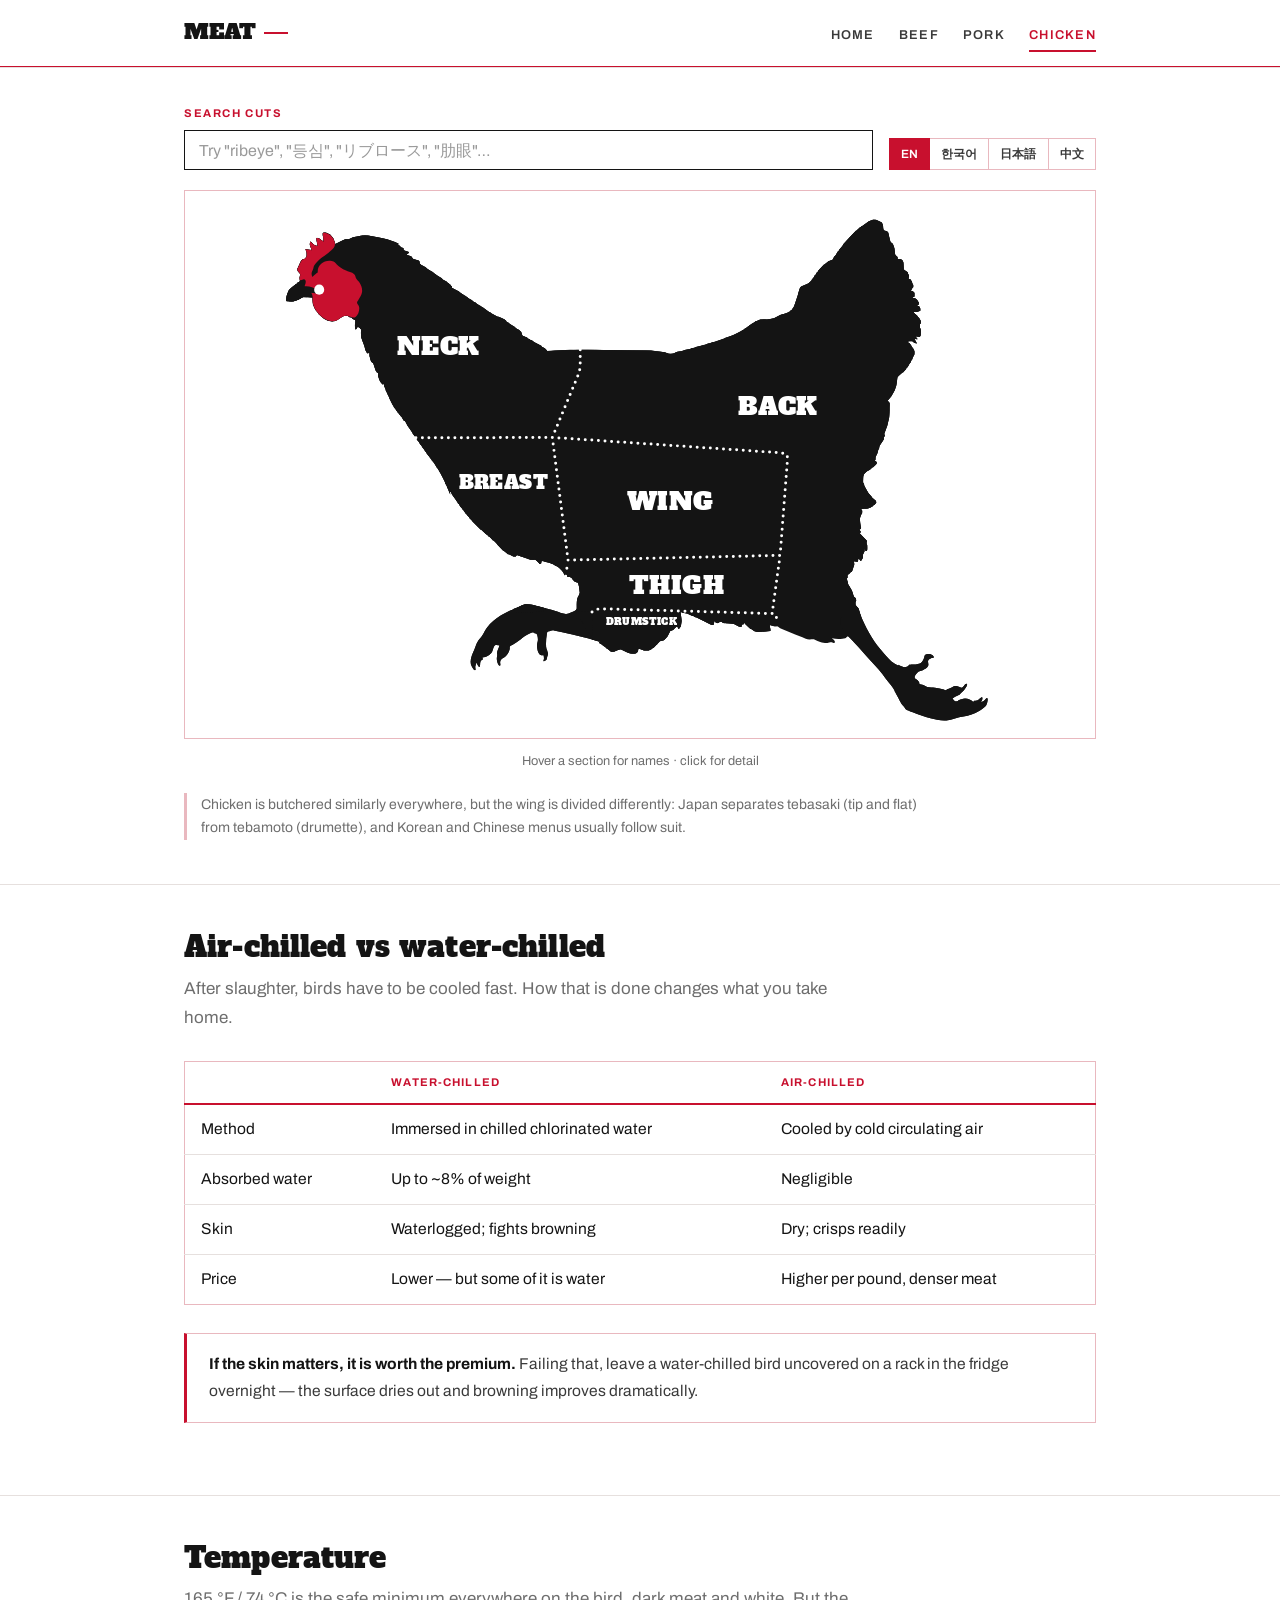
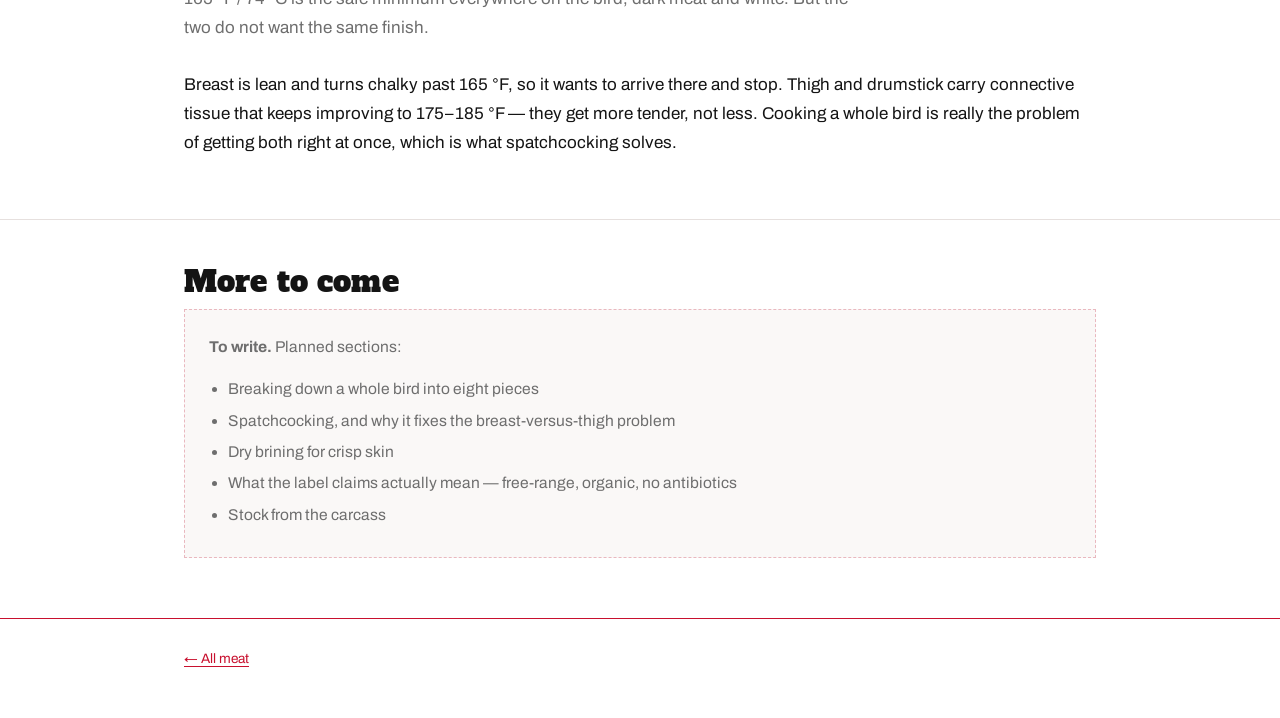
==== commit 3c90090b: "Rebuild cut regions and borders from one traced map The previous diagrams stroked each source region" ====
--- a/chicken/index.html
+++ b/chicken/index.html
@@ -52,20 +52,19 @@
       </div>
 
       <div class="diagram-stage">
-        <svg id="diagram" class="clipdiag" viewBox="0 6 468 330" role="group" aria-label="Chicken cuts diagram" xmlns="http://www.w3.org/2000/svg">
-          <defs><clipPath id="ck-clip"><path d="M407.286,96.676h-0.282   C407.159,96.935,407.142,96.726,407.286,96.676z M458.944,62.11c-0.263-1.885-0.629-3.853-1.667-5.481   c-0.438-0.687-0.979-1.324-1.646-1.799c-0.771-0.549-1.428-1.171-2.204-1.772c-0.662-0.513-3.41-1.866-3.225-2.867   c0.126-0.683,0.261-1.278,0.055-1.976c-0.246-0.831-0.555-1.543-0.043-2.354c0.824-1.311,2.317-1.93,1.354-3.64   c-0.892-1.582-1.486-3.365-2.422-4.911c-0.277-0.459-1.145-0.612-1.6-0.783c-0.793-0.296-1.309-0.9-1.528-1.711   c-0.394-1.447,0.013-3.214,0.777-4.477c-1.389,0.198-2.777,0.397-4.166,0.596c0.598-1.75,1.878-3.661,0.993-5.541   c-1.329,1.079-2.715,3.053-4.648,2.862c0.218-1.187,0.436-2.374,0.653-3.561c0.18-0.974,0.6-1.89-0.725-1.479   c-1.45,0.449-2.544,1.594-3.826,2.348c0.159-1.604,0.445-3.189,0.604-4.788c0.146-1.464-1.472-0.982-2.419-0.697   c-3.127,0.942-4.989,4.032-5.484,7.129c-1.599-0.908-3.206-1.807-4.884-2.562c-0.642-0.288-1.288-0.599-1.989-0.712   c-0.598-0.097-1.394,0.283-1.941-0.05c-1.421-0.862-3.096-1.244-4.719-1.506c-1.76-0.283-3.528-0.875-5.32-0.883   c-1.81-0.008-3.713,0.491-5.495,0.787c-1.828,0.304-3.652,0.635-5.462,1.037c-3.62,0.806-7.189,1.911-10.507,3.59   c0.241,0.229,0.352,0.555,0.596,0.78c-0.47,0.184-1.021,0.236-1.431,0.554c-0.348,0.27-0.393,0.78-0.845,0.938   c-0.655,0.229-2.571,0.855-1.028,1.583c-1.073,0.386-2.146,0.772-3.22,1.158c-1.438,0.519,0.42,1.394,1.081,1.931   c-0.979,0.384-2.029,0.555-2.968,1.048c-0.337,0.177-0.855,0.483-0.806,0.938c0.042,0.393-1.166,0.798-1.406,0.901   c-0.892,0.384-3.611,0.747-3.178,1.987c-0.524,1.698-2.725,2.414-4.089,3.345c-2.991,2.041-5.971,4.099-8.943,6.139   c-1.491,1.023-3.024,1.992-4.502,3.037c-0.729,0.515-1.441,1.059-2.098,1.665c-0.442,0.41-0.96,1.162-1.231,1.319   c0.156,0.136,0.308,0.277,0.453,0.425c-6.472,3.485-12.33,8.051-18.536,11.975c-3.122,1.975-6.214,4.313-9.525,5.952   c-2.382,1.178-5.425,1.776-7.169,3.939c0.416-0.222,0.832-0.444,1.248-0.666c-2.858,1.737-5.704,3.614-8.405,5.592   c-0.714,0.523-2.076,1.396-2.132,2.401c-0.087,1.558-1.486,1.747-2.685,2.379c-1.823,0.962-3.519,2.146-5.324,3.145   c-1.938,1.072-3.868,2.103-5.701,3.353c-0.73,0.498-1.609,0.971-2.166,1.67c-0.557,0.7-0.8,0.84-1.717,0.71   c-2.348-0.332-4.709-0.392-7.075-0.487c-9.139-0.371-18.215-0.568-27.359-0.249c-4.566,0.16-9.133,0.363-13.703,0.348   c-4.515-0.016-9.032-0.161-13.545,0.019c-2.17,0.087-4.337,0.249-6.489,0.533c-1.613,0.213-3.229,0.228-4.829,0.52   c-1.42,0.26-2.958,1.14-4.381,1.087c-1.299-0.048-2.633-0.704-3.844-1.158c-0.488-0.183-0.945-0.342-1.478-0.366   c-1.077-0.05-2.122-0.431-3.167-0.712c-2.292-0.617-4.584-1.227-6.874-1.85c-4.301-1.171-8.572-2.427-12.813-3.8   c-7.428-2.403-15.073-4.984-21.331-9.806c-2.892-2.228-6.219-4.512-10.061-4.291c-2.118,0.121-3.956-0.098-5.985-0.751   c-1.778-0.571-3.277-1.737-5.078-2.286c-2.106-0.643-4.438-1.288-6.083-2.836c-1.62-1.523-2.197-4.042-2.93-6.058   c-0.69-1.898-1.254-3.761-1.767-5.708c-0.205-0.78-0.644-3.137-1.748-3.128c0.636,0.017-0.413-0.331-0.491-0.368   c-0.365-0.171-0.74-0.32-1.117-0.464c-0.75-0.288-1.512-0.559-2.214-0.953c-1.73-0.973-2.894-2.897-4.011-4.479   c-2.128-3.012-4.349-6.107-7.267-8.413c-1.359-1.073-2.877-1.943-4.523-2.493c-1.155-1.744-2.331-3.475-3.546-5.178   c-2.351-3.296-4.852-6.494-7.623-9.448c-2.837-3.024-5.958-5.796-9.456-8.035c-1.416-0.906-2.886-2.046-4.499-2.567   c-1.866-0.603-3.966,0.344-5.554,1.28c-1.433,0.845-1.261,2.146-1.424,3.637c-0.057,0.525-0.128,1.066-0.498,1.475   c-0.65,0.718-1.611,0.577-2.349,1.095c-0.73,0.512-0.826,2.177-1.003,3.013c-0.246,1.158-0.445,2.457-1.02,3.509   c-0.169,0.31-0.33,0.369-0.615,0.54C73.5,26.57,73.212,27.138,73,27.645c-0.489,1.164-0.803,2.5-0.944,3.753   c-0.141,1.239-0.167,2.752-1.295,3.544c-0.603,0.424-0.582,0.582-0.552,1.282c0.026,0.632-1.24,0.444-1.691,0.529   c-2.845,0.533-1.804,4.405-2.289,6.379c-0.276,1.123-2.41,1.215-2.633,2.544c-0.101,0.601-0.524,0.827-0.571,1.4   c-0.063,0.776,0.155,1.539,0.196,2.31c-1.005-0.593-1.714,0.88-2.029,1.589c-0.184,0.414-1.383,3.013-0.788,3.158   c-0.034,0-0.068,0-0.102,0c0.51,0.859,1.02,1.72,1.53,2.579c-0.961,0.343-2.603,0.86-2.365,2.174   c0.071,0.391-0.126,1.216,0.134,1.487c0.347,0.361,0.874,0.487,1.295,0.732c-1.534,0.586-2.613,0.488-3.495,2.054   c-0.337,0.598-0.959,1.5-0.596,2.219c0.275,0.544,1.04,0.643,1.54,0.871c-1.26-0.017-2.248,0.338-2.438,1.656   c-0.09,0.623-0.395,1.395,0.284,1.723c1.27,0.613,2.779,0.57,4.139,0.83c-1.276,1.089-2.579,2.179-3.628,3.497   c-0.517,0.649-1.008,1.386-1.19,2.207c-0.188,0.844,0.357,1.534,0.575,2.305c0.241,0.854-0.245,1.726-0.422,2.551   c-0.26,1.215-0.284,2.453-0.056,3.676c0.193,1.037,0.333,1.502,1.448,1.307c0.795-0.139,1.637-0.313,2.309-0.781   c-0.623,0.733-1.201,1.51-1.87,2.203c0.933,0.302,1.852,0.058,2.537-0.638c-0.112,0.228-2.456,3.297-1.995,3.378   c0.939,0.165,1.883-0.952,2.665-1.305c1.094-0.494,2.476-0.261,3.355,0.548c-1.432,0.115-2.384,2.017-3.045,3.08   c-0.975,1.57-2.014,2.842-1.338,4.693c1.352,3.707,3.603,7.445,6.207,10.399c1.257,1.426,2.741,2.391,4.11,3.652   c0.584,0.538,0.581,1.347,0.609,2.096c0.041,1.083,0.216,2.126,0.456,3.185c0.946,4.183,3.128,7.519,6.039,10.634   c-2.429-0.534-1.686,2.64-1.804,4.045c-0.228,2.719,0.237,5.081,0.732,7.715c0.475,2.53,1.397,4.979,2.177,7.43   c0.144,0.452,0.291,0.902,0.445,1.352c0.188,0.552-0.017,0.234-0.252,0.652c-0.335,0.595,0.543,1.497,0.884,1.905   c-0.934-0.936-0.135,0.926,0.012,1.248c0.607,1.324,1.6,2.383,2.257,3.664c0.299,0.582,0.379,1.312,0.605,1.929   c0.432,1.174,0.863,2.349,1.294,3.523c0.333,0.909,0.893,1.913,0.886,2.9c-0.005,0.771,0.193,1.176,0.857,1.628   c-0.336,0.029-0.789-0.389-1.091,0.001c-0.159,0.205-0.348,0.761-0.4,0.1c-0.427,1.381,0.059,1.833,1.066,2.717   c1.269,1.112,2.649,2.135,4.046,3.078c1.535,1.036,2.567,1.619,3.175,3.471c0.33,1.005,0.069,2.526,0.03,3.646   c0.094-0.062,0.189-0.124,0.283-0.186c-1.385,4.298-3.583,8.194-6.945,11.253c-0.527,0.479-1.291,1.053-1.551,1.742   c-0.135,0.358,0.593,1.209,0.84,1.457c1.719,1.717,4.157,3.067,6.65,2.823c-0.222-0.038-0.44-0.089-0.657-0.151   c0.958,0.045,1.901,0.312,2.839,0.506c-1.02,0.819-0.94,1.893-0.4,2.959c0.685,1.353,1.173,2.532,1.147,4.075   c-0.025,1.511-0.26,2.918-0.705,4.359c-0.344,1.12,0.17,1.127,1.106,1.503c-0.383,0.58-0.765,1.161-1.148,1.742   c0.437,0.221,0.962,0.369,1.417,0.1c-1.169,1.248-2.338,2.495-3.506,3.744c-0.436,0.466-1.395,1.155-1.582,1.774   c-0.072,0.236,0.13,0.444,0.171,0.664c0.074,0.399-0.15,0.903-0.218,1.293c-0.165,0.948-0.604,3.54,0.295,4.296   c0.619,0.521,0.759-1.472,1.396-1.511c-0.792,1.784,0.862,2.846,0.757,4.5c-0.043,0.684,0.544,3.378,1.676,3.328   c0.146-0.006,0.145-0.522,0.171-0.575c0.155-0.314,0.501-0.528,0.819-0.643c0.708-0.255,0.5,0.366,0.421,0.81   c-0.322,1.807,2.018,0.594,2.874,0.742c-0.663,1.381-0.413,1.88,0.124,3.346c0.312,0.852,0.52,1.74,0.827,2.58   c0.246,0.674,0.948,0.953,1.432,1.438c0.854,0.859,1.699,0.957,1.699,2.304c0,0.217-0.161,0.521-0.174,0.772   c-0.007,0.115,0.397,0.38,0.454,0.481c0.31,0.559-0.392,1.475-0.571,1.983c-0.259,0.733-0.127,1.453-0.569,2.11   c-0.549,0.814-1.05,1.662-1.5,2.535c-0.432,0.835-0.873,1.709-1.148,2.61c-0.232,0.76-0.32,1.729-0.898,2.324   c-0.473,0.487-1.216,1.153-1.247,1.897c-0.031,0.747,0.444,1.515,0.447,2.297c0.002,0.708-0.201,1.401-0.639,1.964   c-0.413,0.529-1.012,0.771-1.28,1.409c-0.532,1.268-0.833,2.655-1.325,3.946c-0.76,1.996-1.601,3.961-2.537,5.881   c-1.831,3.756-3.839,7.466-6.201,10.919c-2.188,3.197-4.782,6.085-7.286,9.032c-2.292,2.696-4.842,5.118-8.12,6.562   c0.076-0.19,0.156-0.379,0.241-0.566c-1.061,0.713-2.156,1.143-3.401,1.417c-1.343,0.295-2.384-0.291-3.571-0.822   c0.192-0.103,0.386-0.201,0.581-0.297c-0.688-0.717-3.171-0.427-4.09-0.555c-2.049-0.285-3.735-0.283-5.003-2.094   c-0.443-0.632-0.898-1.327-1.1-2.08c-0.146-0.547-0.188-1.378-0.606-1.805c-0.688-0.7-2.633-0.829-3.523-0.502   c-0.66,0.243-2.342,1.146-1.887,2.092c0.355,0.736,1.064,0.096,1.617,0.451c0.719,0.461,1.802,0.811,1.934,1.737   c0.171,1.197-0.585,2.114-0.015,3.269c0.638,1.291,2.076,2.058,3.351,2.581c0.674,0.277,1.362,0.448,2.062,0.645   c0.869,0.244,1.292,0.782,1.86,1.437c1,1.149,2.105,2.776,0.266,3.656c-0.681,0.325-1.205,0.727-1.563,1.412   c-0.177,0.339-0.309,0.699-0.46,1.05c-0.083,0.19,0.185,0.412,0.04,0.592c-0.315,0.389-1.98,0.445-2.519,0.661   c-0.869,0.349-1.588,0.998-2.492,1.254c-1.594,0.452-3.326,0.223-4.959,0.416c-1.894,0.224-3.772,0.569-5.56,1.242   c-0.403,0.152-1,0.46-1.446,0.373c-0.252-0.05-0.504-0.447-0.758-0.57c-0.328-0.159-0.688-0.215-1.04-0.292   c-1.835-0.399-2.814-2.086-4.922-1.725c-1.078,0.185-2.038,0.901-3.135,0.976c-1.134,0.077-1.593-1.525-2.332-2.104   c-0.271-0.212-1.271-0.845-1.229,0.037c0.03,0.623,0.547,1.507,0.836,2.032c0.37,0.674,0.813,1.293,1.339,1.854   c0.312,0.331,0.645,0.643,0.992,0.937c0.194,0.164,0.729,0.912,0.698,0.313c0.165,1.044,1.232,1.513,2.083,1.906   c1.167,0.541,2.327,1.115,3.387,1.849c-0.749,0.787-1.454,2.209-2.763,1.886c-0.632-0.157-0.995-0.667-1.558-0.912   c-0.483-0.211-1.023-0.239-1.511-0.435c-2.432-0.978-5.577-0.111-7.39,1.714c-0.472-0.767-0.541-0.856-1.351-0.794   c-1.071,0.082-1.938-0.645-2.711-1.291c-0.288-0.241-1.446-1.483-1.712-0.655c-0.353,1.095,0.508,2.047,0.871,3.01   c-0.565-0.438-1.275-0.604-1.894-0.945c-0.556-0.308-0.857-0.818-1.256-1.292c-1.08-1.277-1.267,0.382-1.045,1.307   c0.277,1.153,0.507,2.521,1.331,3.419c1.117,1.219,2.634,2.173,4.058,2.989c3.038,1.743,6.5,3.094,9.985,3.525   c3.657,0.452,7.124,2.154,10.789,2.49c3.303,0.303,6.906-0.568,10.103-1.333c3.861-0.925,7.587-2.322,11.266-3.797   c0.743-0.298,1.488-0.593,2.229-0.895c0.679-0.277,1.711-0.485,2.244-1.016c0.412-0.409,0.547-1.047,0.939-1.488   c0.579-0.652,1.197-1.209,1.693-1.938c0.841-1.238,1.396-2.513,2.059-3.845c0.418-0.842,0.953-1.604,1.398-2.432   c0.228-0.423,0.439-0.854,0.641-1.291c0.011-0.023,0.735-1.455,0.255-0.665c0.972-2.028,2.204-3.585,3.671-5.283   c1.532-1.772,2.782-3.747,4.212-5.599c2.993-3.875,6.521-7.281,9.763-10.938c3.365-3.795,6.671-7.654,10.232-11.269   c0.365-0.37,0.731-0.74,1.105-1.101c0.778-0.749,0.675-0.723,1.517-0.124c0.204,0.146,0.686,0.689,0.931,0.716   c0.601,0.064,1.193,0.178,1.782,0.309c2.347,0.519,4.426,0.253,6.757-0.247c-0.592,0.592-1.46,1.052-1.804,1.853   c-0.502,1.172,0.836,1.294,1.541,0.835c0.742-0.483,2.296,0.226,3.105,0.3c1.519,0.141,3.108-0.347,4.568-0.701   c1.271-0.309,2.237-0.795,3.406-1.354c1.222-0.584,2.317-0.035,3.582-0.14c1.452-0.119,3.021-0.944,4.361-1.46   c3.076-1.185,6.095-2.498,9.177-3.67c1.536-0.583,3.097-1.136,4.591-1.821c0.825-0.379,1.588-1.348,2.519-1.424   c1.522-0.127,2.959-0.7,4.45-0.992c0.202,1.148-0.38,2.179-0.442,3.304c-0.035,0.645,0.335,0.561,0.891,0.641   c1.54,0.222,3.098,0.33,4.647,0.457c1.738,0.143,3.228,0.285,4.862-0.552c2.48-1.269,4.479-3.1,6.211-5.252   c0.246,0.639,1,1.819,1.729,0.978c0.038,0.427-0.206,1.982,0.604,1.82c1.301-0.261,2.561-1.267,3.807-1.736   c1.712-0.646,3.725-0.671,5.533-0.722c0.549-0.016,1.107,0.021,1.654-0.007c0.184-0.01,0.199-0.129,0.3-0.26   c0.35-0.45,0.862-0.688,1.431-0.648c0.824,0.057,1.773,1.229,2.506,0.895c0.653-0.299,1.092-1.268,1.838-1.34   c-0.142,1.63-0.508,3.235,1.813,2.196c2.422-1.082,4.767-2.308,7.137-3.495c2.249-1.126,4.55-2.152,6.929-2.973   c0.937-0.322,1.877-0.618,2.847-0.825c0.82-0.176,1.919-0.347,2.446-1.082c-0.088,1.903-0.578,3.776-0.565,5.678   c0.011,1.566,0.229,4.16,1.445,5.337c0.491,0.475,0.877-0.794,1.069-1.063c0.634-0.888,2.411,1.687,2.997,2.023   c0.875,0.504,1.551,0.222,2.052,1.188c0.54,1.039,1.062,2.087,1.71,3.064c0.608,0.918,1.359,1.922,2.392,2.389   c0.435,0.196,0.868,0.21,1.31,0.222c0.799,0.021,1.063,0.586,1.545,1.149c1.486,1.744,3.468,3.581,5.544,4.578   c1.396,0.671,3.219,0.458,4.663,0.063c0.919-0.252,2.935-1.604,2.935,0.202c0,1.821,1.953,2.318,3.369,2.177   c2.094-0.21,4.013-1.173,5.896-2.044c0.698-0.322,1.391-0.795,2.187-0.639c0.68,0.133,1.304,0.453,1.95,0.688   c1.047,0.379,2.857,1.14,3.873,0.465c2.551-1.695,4.709-3.917,7.354-5.479c-0.417-0.916-1.755-0.076-2.451-0.567   c2.405-0.001,4.729-0.976,7.044-1.55c1.781-0.441,3.564-0.873,5.348-1.304c4.734-1.143,9.472-2.274,14.219-3.366   c1.55-0.356,3.1-0.721,4.659-1.032c0.92-0.184,1.575,0.111,2.464,0.411c0.464,0.157,1.09,0.112,1.498,0.411   c0.467,0.342,0.476,1.332,0.559,1.827c0.336,2.002,0.531,4.042,0.483,6.073c-0.021,0.902,0.002,1.932-0.242,2.807   c-0.117,0.421-0.32,0.811-0.495,1.209c-0.208,0.474-0.167,1.095-0.406,1.526c-0.376,0.677,0.148,1.639,0.343,2.34   c0.174,0.617,0.207,1.269,0.452,1.867c0.259,0.629,2.464,1.723,1.954,0.578c-0.539-1.212-0.236-2.055-0.07-3.323   c2.661,0.647,3.591-1.799,3.975-3.946c0.261-1.463,0.321-2.752-0.088-4.195c-0.418-1.472-0.296-2.713,0.045-4.18   c0.099-0.423,0.224-0.966,0.572-1.261c0.354-0.301,1.772-0.409,1.909-0.833c0.181-0.562,2.088,0.465,2.532,0.647   c2.203,0.902,3.704,2.221,5.575,3.623c1.74,1.303,3.521,2.625,5.396,3.729c0.346,0.204,1.376,0.488,1.538,0.861   c0.227,0.521,0.011,1.241,0.14,1.803c0.356,1.558,1.442,3.589,2.711,4.596c1.056,0.837,2.52,1.263,3.073,2.606   c0.287,0.696,0.321,1.33,0.181,2.053c-0.063,0.331-0.232,1.23,0.376,1.19c0.772-0.052,1.245-1.63,1.45-2.204   c0.234-0.655,0.367-1.332,0.375-2.03c0.005-0.494-0.044-0.987-0.125-1.475c-0.041-0.243,0.02-1.27-0.357-0.786   c1.136-1.932-0.882-4.576-1.218-6.533c0.888-0.022,2.063-0.446,2.868,0.102c1.053,0.716,1.18,3.005,1.818,4.087   c1.243,2.105,3.812,3.566,6.253,3.592c-0.083,0.339-0.432,0.863-0.298,1.219c0.154,0.411,0.765,0.445,1.045,0.742   c0.83,0.882,0.434,2.726,0.82,3.8c0.459,1.275,1.92-2.196,2.089-2.586c0.292,0.846,0.635,1.687,0.774,2.575   c0.101,0.64-0.107,1.19-0.168,1.821c-0.065,0.684,0.695,0.577,1.042,0.22c0.572-0.589,1.048-1.391,1.417-2.117   c1.686-3.313-0.141-7.406-1.581-10.467c-0.743-1.581-1.18-3.292-1.993-4.843c-0.919-1.75-2.435-3.102-3.456-4.79   c-0.937-1.548-1.662-3.162-2.76-4.618c-1.131-1.5-2.453-2.843-3.883-4.059c-3.154-2.684-6.753-4.779-10.481-6.557   c-1.853-0.884-3.742-1.68-5.631-2.48c-1.579-0.668-3.504-1.786-5.252-1.74c-1.832,0.048-3.792,0.669-5.576,1.052   c-2.317,0.498-4.616,1.07-6.91,1.665c-2.086,0.54-4.195,1.034-6.239,1.72c-1.968,0.659-3.956,1.505-6.024,1.795   c-1.158,0.163-2.305-0.452-3.329-0.93c-1.065-0.496-2.173-0.979-3.15-1.639c-1.056-0.712-0.465-2.49-0.524-3.626   c-0.091-1.743-0.315-4.046-1.359-5.512c-0.808-1.133-0.512-2.669-0.33-3.98c0.132-0.956,0.296-1.909,0.533-2.845   c0.119-0.471,0.256-0.936,0.416-1.394c0.274,0.106,0.6-0.006,0.851-0.116c1.101-0.483,1.883-1.308,2.648-2.199   c0.337-0.393,0.732-0.938,1.237-1.127c0.791-0.296,1.844,0.037,2.677-0.112c0.303-0.055,0.641-0.775,0.793-0.995   c0.524-0.756,0.881-1.615,1.432-2.354c1.063-1.428,2.383-2.67,3.884-3.629c1.447-0.924,3.083-1.635,4.718-2.15   c0.877-0.277,1.809-0.362,2.678-0.641c0.636-0.203,1.437-0.705,2.097-0.3c0.639,0.392,0.188,0.812,0.394,1.352   c0.134,0.354,0.882,0.488,1.126,0.209c0.682-0.783,2.126-2.979,3.37-2.553c1.589,0.537,3.704-0.64,5.257-1.13   c1.941-0.613,3.883-1.229,5.826-1.84c0.427,2.293,3.366,0.152,4.647-0.354c-0.038,0-0.076,0-0.114,0   c0.725,0,1.446-0.676,1.987-1.084c0.788-0.594,1.598-1.138,2.338-1.796c1.612-1.435,2.979-3.111,4.471-4.665   c3.438-3.58,7.573-6.429,11.125-9.896c6.985-6.822,12.813-14.715,17.975-22.976c-0.119,0.854-0.236,1.71-0.354,2.564   c1.527-3.625,2.974-6.96,4.668-10.549c2.118-4.486,4.69-8.421,7.718-12.341c3.021-3.911,5.741-8.028,8.637-12.029   c1.464-2.022,2.862-4.084,4.226-6.176c0.681-1.044,1.357-2.091,2.042-3.133c0.3-0.458,1.762-3.035,2.007-3.035   c0.499-0.016,1.143-1.472,1.424-1.838c0.928-1.209,1.915-2.369,2.861-3.563c1.872-2.364,3.327-4.891,4.617-7.609   c0.916-1.933,1.785-3.896,2.65-5.852c0.485-1.097,1.879-3.652,0.997-4.831c0.26,0.195,0.699,0.754,1.086,0.615   c0.54-0.192,0.966-0.716,1.277-1.17c0.854-1.244,1.412-2.77,1.694-4.243c0.114-0.597,0.079-1.164,0.147-1.756   c0.036-0.313,0.686-0.517,0.902-0.8c0.673-0.878,0.984-1.765,1.311-2.799c0.262-0.832,0.5-1.676,0.807-2.493   c0.196-0.523,0.85-0.578,1.172-1.143c0.477-0.833,0.708-1.812,0.913-2.74c0.1-0.453,0.665-2.349,0.195-2.349   c0.346-0.088,0.387-0.416,0.345-0.723c1.138,1.076,1.513,0.207,2.077-1.028c0.738-1.617,0.972-3.399,1.668-5.037   c1.199-2.819,2.041-6.28,1.03-9.281c0.34,0.198,0.681,0.396,1.021,0.595c0.071-0.579-0.109-1.123,0.585-1.243   c0.565-0.097,0.764-0.392,0.832-0.953c0.326,0.684,0.571,2.301,1.587,2.281c0.142-1.004,0.309-2.015,0.241-3.032   c-0.051-0.761-0.468-1.476-0.427-2.246c0.042-0.777,1.074-1.108,1.639-1.452c0.301-0.184,0.526-0.223,0.557-0.564   c0.035-0.398,0.89-0.42,1.163-0.493c0.712-0.19,1.149-0.708,1.899-0.813c0.987-0.14,1.949-0.077,2.853,0.363   c1.841,0.896,3.374,2.614,5.457,2.966c3.429,0.58,7.247-1.772,9.502-4.157c2.682-2.837,4.955-6.914,4.128-10.92   c1.876-0.074,4.54-0.641,6.355-0.064c0.864,0.274,1.612,0.886,2.424,1.279c1.163,0.563,2.404,0.974,3.678,1.198   c1.213,0.215,2.473,0.262,3.697,0.115C459.145,63.351,459.057,62.912,458.944,62.11"/></clipPath></defs>
-          <g transform="translate(468,0) scale(-1,1)">
-            <g class="body">
-              <path d="M407.286,96.676h-0.282   C407.159,96.935,407.142,96.726,407.286,96.676z M458.944,62.11c-0.263-1.885-0.629-3.853-1.667-5.481   c-0.438-0.687-0.979-1.324-1.646-1.799c-0.771-0.549-1.428-1.171-2.204-1.772c-0.662-0.513-3.41-1.866-3.225-2.867   c0.126-0.683,0.261-1.278,0.055-1.976c-0.246-0.831-0.555-1.543-0.043-2.354c0.824-1.311,2.317-1.93,1.354-3.64   c-0.892-1.582-1.486-3.365-2.422-4.911c-0.277-0.459-1.145-0.612-1.6-0.783c-0.793-0.296-1.309-0.9-1.528-1.711   c-0.394-1.447,0.013-3.214,0.777-4.477c-1.389,0.198-2.777,0.397-4.166,0.596c0.598-1.75,1.878-3.661,0.993-5.541   c-1.329,1.079-2.715,3.053-4.648,2.862c0.218-1.187,0.436-2.374,0.653-3.561c0.18-0.974,0.6-1.89-0.725-1.479   c-1.45,0.449-2.544,1.594-3.826,2.348c0.159-1.604,0.445-3.189,0.604-4.788c0.146-1.464-1.472-0.982-2.419-0.697   c-3.127,0.942-4.989,4.032-5.484,7.129c-1.599-0.908-3.206-1.807-4.884-2.562c-0.642-0.288-1.288-0.599-1.989-0.712   c-0.598-0.097-1.394,0.283-1.941-0.05c-1.421-0.862-3.096-1.244-4.719-1.506c-1.76-0.283-3.528-0.875-5.32-0.883   c-1.81-0.008-3.713,0.491-5.495,0.787c-1.828,0.304-3.652,0.635-5.462,1.037c-3.62,0.806-7.189,1.911-10.507,3.59   c0.241,0.229,0.352,0.555,0.596,0.78c-0.47,0.184-1.021,0.236-1.431,0.554c-0.348,0.27-0.393,0.78-0.845,0.938   c-0.655,0.229-2.571,0.855-1.028,1.583c-1.073,0.386-2.146,0.772-3.22,1.158c-1.438,0.519,0.42,1.394,1.081,1.931   c-0.979,0.384-2.029,0.555-2.968,1.048c-0.337,0.177-0.855,0.483-0.806,0.938c0.042,0.393-1.166,0.798-1.406,0.901   c-0.892,0.384-3.611,0.747-3.178,1.987c-0.524,1.698-2.725,2.414-4.089,3.345c-2.991,2.041-5.971,4.099-8.943,6.139   c-1.491,1.023-3.024,1.992-4.502,3.037c-0.729,0.515-1.441,1.059-2.098,1.665c-0.442,0.41-0.96,1.162-1.231,1.319   c0.156,0.136,0.308,0.277,0.453,0.425c-6.472,3.485-12.33,8.051-18.536,11.975c-3.122,1.975-6.214,4.313-9.525,5.952   c-2.382,1.178-5.425,1.776-7.169,3.939c0.416-0.222,0.832-0.444,1.248-0.666c-2.858,1.737-5.704,3.614-8.405,5.592   c-0.714,0.523-2.076,1.396-2.132,2.401c-0.087,1.558-1.486,1.747-2.685,2.379c-1.823,0.962-3.519,2.146-5.324,3.145   c-1.938,1.072-3.868,2.103-5.701,3.353c-0.73,0.498-1.609,0.971-2.166,1.67c-0.557,0.7-0.8,0.84-1.717,0.71   c-2.348-0.332-4.709-0.392-7.075-0.487c-9.139-0.371-18.215-0.568-27.359-0.249c-4.566,0.16-9.133,0.363-13.703,0.348   c-4.515-0.016-9.032-0.161-13.545,0.019c-2.17,0.087-4.337,0.249-6.489,0.533c-1.613,0.213-3.229,0.228-4.829,0.52   c-1.42,0.26-2.958,1.14-4.381,1.087c-1.299-0.048-2.633-0.704-3.844-1.158c-0.488-0.183-0.945-0.342-1.478-0.366   c-1.077-0.05-2.122-0.431-3.167-0.712c-2.292-0.617-4.584-1.227-6.874-1.85c-4.301-1.171-8.572-2.427-12.813-3.8   c-7.428-2.403-15.073-4.984-21.331-9.806c-2.892-2.228-6.219-4.512-10.061-4.291c-2.118,0.121-3.956-0.098-5.985-0.751   c-1.778-0.571-3.277-1.737-5.078-2.286c-2.106-0.643-4.438-1.288-6.083-2.836c-1.62-1.523-2.197-4.042-2.93-6.058   c-0.69-1.898-1.254-3.761-1.767-5.708c-0.205-0.78-0.644-3.137-1.748-3.128c0.636,0.017-0.413-0.331-0.491-0.368   c-0.365-0.171-0.74-0.32-1.117-0.464c-0.75-0.288-1.512-0.559-2.214-0.953c-1.73-0.973-2.894-2.897-4.011-4.479   c-2.128-3.012-4.349-6.107-7.267-8.413c-1.359-1.073-2.877-1.943-4.523-2.493c-1.155-1.744-2.331-3.475-3.546-5.178   c-2.351-3.296-4.852-6.494-7.623-9.448c-2.837-3.024-5.958-5.796-9.456-8.035c-1.416-0.906-2.886-2.046-4.499-2.567   c-1.866-0.603-3.966,0.344-5.554,1.28c-1.433,0.845-1.261,2.146-1.424,3.637c-0.057,0.525-0.128,1.066-0.498,1.475   c-0.65,0.718-1.611,0.577-2.349,1.095c-0.73,0.512-0.826,2.177-1.003,3.013c-0.246,1.158-0.445,2.457-1.02,3.509   c-0.169,0.31-0.33,0.369-0.615,0.54C73.5,26.57,73.212,27.138,73,27.645c-0.489,1.164-0.803,2.5-0.944,3.753   c-0.141,1.239-0.167,2.752-1.295,3.544c-0.603,0.424-0.582,0.582-0.552,1.282c0.026,0.632-1.24,0.444-1.691,0.529   c-2.845,0.533-1.804,4.405-2.289,6.379c-0.276,1.123-2.41,1.215-2.633,2.544c-0.101,0.601-0.524,0.827-0.571,1.4   c-0.063,0.776,0.155,1.539,0.196,2.31c-1.005-0.593-1.714,0.88-2.029,1.589c-0.184,0.414-1.383,3.013-0.788,3.158   c-0.034,0-0.068,0-0.102,0c0.51,0.859,1.02,1.72,1.53,2.579c-0.961,0.343-2.603,0.86-2.365,2.174   c0.071,0.391-0.126,1.216,0.134,1.487c0.347,0.361,0.874,0.487,1.295,0.732c-1.534,0.586-2.613,0.488-3.495,2.054   c-0.337,0.598-0.959,1.5-0.596,2.219c0.275,0.544,1.04,0.643,1.54,0.871c-1.26-0.017-2.248,0.338-2.438,1.656   c-0.09,0.623-0.395,1.395,0.284,1.723c1.27,0.613,2.779,0.57,4.139,0.83c-1.276,1.089-2.579,2.179-3.628,3.497   c-0.517,0.649-1.008,1.386-1.19,2.207c-0.188,0.844,0.357,1.534,0.575,2.305c0.241,0.854-0.245,1.726-0.422,2.551   c-0.26,1.215-0.284,2.453-0.056,3.676c0.193,1.037,0.333,1.502,1.448,1.307c0.795-0.139,1.637-0.313,2.309-0.781   c-0.623,0.733-1.201,1.51-1.87,2.203c0.933,0.302,1.852,0.058,2.537-0.638c-0.112,0.228-2.456,3.297-1.995,3.378   c0.939,0.165,1.883-0.952,2.665-1.305c1.094-0.494,2.476-0.261,3.355,0.548c-1.432,0.115-2.384,2.017-3.045,3.08   c-0.975,1.57-2.014,2.842-1.338,4.693c1.352,3.707,3.603,7.445,6.207,10.399c1.257,1.426,2.741,2.391,4.11,3.652   c0.584,0.538,0.581,1.347,0.609,2.096c0.041,1.083,0.216,2.126,0.456,3.185c0.946,4.183,3.128,7.519,6.039,10.634   c-2.429-0.534-1.686,2.64-1.804,4.045c-0.228,2.719,0.237,5.081,0.732,7.715c0.475,2.53,1.397,4.979,2.177,7.43   c0.144,0.452,0.291,0.902,0.445,1.352c0.188,0.552-0.017,0.234-0.252,0.652c-0.335,0.595,0.543,1.497,0.884,1.905   c-0.934-0.936-0.135,0.926,0.012,1.248c0.607,1.324,1.6,2.383,2.257,3.664c0.299,0.582,0.379,1.312,0.605,1.929   c0.432,1.174,0.863,2.349,1.294,3.523c0.333,0.909,0.893,1.913,0.886,2.9c-0.005,0.771,0.193,1.176,0.857,1.628   c-0.336,0.029-0.789-0.389-1.091,0.001c-0.159,0.205-0.348,0.761-0.4,0.1c-0.427,1.381,0.059,1.833,1.066,2.717   c1.269,1.112,2.649,2.135,4.046,3.078c1.535,1.036,2.567,1.619,3.175,3.471c0.33,1.005,0.069,2.526,0.03,3.646   c0.094-0.062,0.189-0.124,0.283-0.186c-1.385,4.298-3.583,8.194-6.945,11.253c-0.527,0.479-1.291,1.053-1.551,1.742   c-0.135,0.358,0.593,1.209,0.84,1.457c1.719,1.717,4.157,3.067,6.65,2.823c-0.222-0.038-0.44-0.089-0.657-0.151   c0.958,0.045,1.901,0.312,2.839,0.506c-1.02,0.819-0.94,1.893-0.4,2.959c0.685,1.353,1.173,2.532,1.147,4.075   c-0.025,1.511-0.26,2.918-0.705,4.359c-0.344,1.12,0.17,1.127,1.106,1.503c-0.383,0.58-0.765,1.161-1.148,1.742   c0.437,0.221,0.962,0.369,1.417,0.1c-1.169,1.248-2.338,2.495-3.506,3.744c-0.436,0.466-1.395,1.155-1.582,1.774   c-0.072,0.236,0.13,0.444,0.171,0.664c0.074,0.399-0.15,0.903-0.218,1.293c-0.165,0.948-0.604,3.54,0.295,4.296   c0.619,0.521,0.759-1.472,1.396-1.511c-0.792,1.784,0.862,2.846,0.757,4.5c-0.043,0.684,0.544,3.378,1.676,3.328   c0.146-0.006,0.145-0.522,0.171-0.575c0.155-0.314,0.501-0.528,0.819-0.643c0.708-0.255,0.5,0.366,0.421,0.81   c-0.322,1.807,2.018,0.594,2.874,0.742c-0.663,1.381-0.413,1.88,0.124,3.346c0.312,0.852,0.52,1.74,0.827,2.58   c0.246,0.674,0.948,0.953,1.432,1.438c0.854,0.859,1.699,0.957,1.699,2.304c0,0.217-0.161,0.521-0.174,0.772   c-0.007,0.115,0.397,0.38,0.454,0.481c0.31,0.559-0.392,1.475-0.571,1.983c-0.259,0.733-0.127,1.453-0.569,2.11   c-0.549,0.814-1.05,1.662-1.5,2.535c-0.432,0.835-0.873,1.709-1.148,2.61c-0.232,0.76-0.32,1.729-0.898,2.324   c-0.473,0.487-1.216,1.153-1.247,1.897c-0.031,0.747,0.444,1.515,0.447,2.297c0.002,0.708-0.201,1.401-0.639,1.964   c-0.413,0.529-1.012,0.771-1.28,1.409c-0.532,1.268-0.833,2.655-1.325,3.946c-0.76,1.996-1.601,3.961-2.537,5.881   c-1.831,3.756-3.839,7.466-6.201,10.919c-2.188,3.197-4.782,6.085-7.286,9.032c-2.292,2.696-4.842,5.118-8.12,6.562   c0.076-0.19,0.156-0.379,0.241-0.566c-1.061,0.713-2.156,1.143-3.401,1.417c-1.343,0.295-2.384-0.291-3.571-0.822   c0.192-0.103,0.386-0.201,0.581-0.297c-0.688-0.717-3.171-0.427-4.09-0.555c-2.049-0.285-3.735-0.283-5.003-2.094   c-0.443-0.632-0.898-1.327-1.1-2.08c-0.146-0.547-0.188-1.378-0.606-1.805c-0.688-0.7-2.633-0.829-3.523-0.502   c-0.66,0.243-2.342,1.146-1.887,2.092c0.355,0.736,1.064,0.096,1.617,0.451c0.719,0.461,1.802,0.811,1.934,1.737   c0.171,1.197-0.585,2.114-0.015,3.269c0.638,1.291,2.076,2.058,3.351,2.581c0.674,0.277,1.362,0.448,2.062,0.645   c0.869,0.244,1.292,0.782,1.86,1.437c1,1.149,2.105,2.776,0.266,3.656c-0.681,0.325-1.205,0.727-1.563,1.412   c-0.177,0.339-0.309,0.699-0.46,1.05c-0.083,0.19,0.185,0.412,0.04,0.592c-0.315,0.389-1.98,0.445-2.519,0.661   c-0.869,0.349-1.588,0.998-2.492,1.254c-1.594,0.452-3.326,0.223-4.959,0.416c-1.894,0.224-3.772,0.569-5.56,1.242   c-0.403,0.152-1,0.46-1.446,0.373c-0.252-0.05-0.504-0.447-0.758-0.57c-0.328-0.159-0.688-0.215-1.04-0.292   c-1.835-0.399-2.814-2.086-4.922-1.725c-1.078,0.185-2.038,0.901-3.135,0.976c-1.134,0.077-1.593-1.525-2.332-2.104   c-0.271-0.212-1.271-0.845-1.229,0.037c0.03,0.623,0.547,1.507,0.836,2.032c0.37,0.674,0.813,1.293,1.339,1.854   c0.312,0.331,0.645,0.643,0.992,0.937c0.194,0.164,0.729,0.912,0.698,0.313c0.165,1.044,1.232,1.513,2.083,1.906   c1.167,0.541,2.327,1.115,3.387,1.849c-0.749,0.787-1.454,2.209-2.763,1.886c-0.632-0.157-0.995-0.667-1.558-0.912   c-0.483-0.211-1.023-0.239-1.511-0.435c-2.432-0.978-5.577-0.111-7.39,1.714c-0.472-0.767-0.541-0.856-1.351-0.794   c-1.071,0.082-1.938-0.645-2.711-1.291c-0.288-0.241-1.446-1.483-1.712-0.655c-0.353,1.095,0.508,2.047,0.871,3.01   c-0.565-0.438-1.275-0.604-1.894-0.945c-0.556-0.308-0.857-0.818-1.256-1.292c-1.08-1.277-1.267,0.382-1.045,1.307   c0.277,1.153,0.507,2.521,1.331,3.419c1.117,1.219,2.634,2.173,4.058,2.989c3.038,1.743,6.5,3.094,9.985,3.525   c3.657,0.452,7.124,2.154,10.789,2.49c3.303,0.303,6.906-0.568,10.103-1.333c3.861-0.925,7.587-2.322,11.266-3.797   c0.743-0.298,1.488-0.593,2.229-0.895c0.679-0.277,1.711-0.485,2.244-1.016c0.412-0.409,0.547-1.047,0.939-1.488   c0.579-0.652,1.197-1.209,1.693-1.938c0.841-1.238,1.396-2.513,2.059-3.845c0.418-0.842,0.953-1.604,1.398-2.432   c0.228-0.423,0.439-0.854,0.641-1.291c0.011-0.023,0.735-1.455,0.255-0.665c0.972-2.028,2.204-3.585,3.671-5.283   c1.532-1.772,2.782-3.747,4.212-5.599c2.993-3.875,6.521-7.281,9.763-10.938c3.365-3.795,6.671-7.654,10.232-11.269   c0.365-0.37,0.731-0.74,1.105-1.101c0.778-0.749,0.675-0.723,1.517-0.124c0.204,0.146,0.686,0.689,0.931,0.716   c0.601,0.064,1.193,0.178,1.782,0.309c2.347,0.519,4.426,0.253,6.757-0.247c-0.592,0.592-1.46,1.052-1.804,1.853   c-0.502,1.172,0.836,1.294,1.541,0.835c0.742-0.483,2.296,0.226,3.105,0.3c1.519,0.141,3.108-0.347,4.568-0.701   c1.271-0.309,2.237-0.795,3.406-1.354c1.222-0.584,2.317-0.035,3.582-0.14c1.452-0.119,3.021-0.944,4.361-1.46   c3.076-1.185,6.095-2.498,9.177-3.67c1.536-0.583,3.097-1.136,4.591-1.821c0.825-0.379,1.588-1.348,2.519-1.424   c1.522-0.127,2.959-0.7,4.45-0.992c0.202,1.148-0.38,2.179-0.442,3.304c-0.035,0.645,0.335,0.561,0.891,0.641   c1.54,0.222,3.098,0.33,4.647,0.457c1.738,0.143,3.228,0.285,4.862-0.552c2.48-1.269,4.479-3.1,6.211-5.252   c0.246,0.639,1,1.819,1.729,0.978c0.038,0.427-0.206,1.982,0.604,1.82c1.301-0.261,2.561-1.267,3.807-1.736   c1.712-0.646,3.725-0.671,5.533-0.722c0.549-0.016,1.107,0.021,1.654-0.007c0.184-0.01,0.199-0.129,0.3-0.26   c0.35-0.45,0.862-0.688,1.431-0.648c0.824,0.057,1.773,1.229,2.506,0.895c0.653-0.299,1.092-1.268,1.838-1.34   c-0.142,1.63-0.508,3.235,1.813,2.196c2.422-1.082,4.767-2.308,7.137-3.495c2.249-1.126,4.55-2.152,6.929-2.973   c0.937-0.322,1.877-0.618,2.847-0.825c0.82-0.176,1.919-0.347,2.446-1.082c-0.088,1.903-0.578,3.776-0.565,5.678   c0.011,1.566,0.229,4.16,1.445,5.337c0.491,0.475,0.877-0.794,1.069-1.063c0.634-0.888,2.411,1.687,2.997,2.023   c0.875,0.504,1.551,0.222,2.052,1.188c0.54,1.039,1.062,2.087,1.71,3.064c0.608,0.918,1.359,1.922,2.392,2.389   c0.435,0.196,0.868,0.21,1.31,0.222c0.799,0.021,1.063,0.586,1.545,1.149c1.486,1.744,3.468,3.581,5.544,4.578   c1.396,0.671,3.219,0.458,4.663,0.063c0.919-0.252,2.935-1.604,2.935,0.202c0,1.821,1.953,2.318,3.369,2.177   c2.094-0.21,4.013-1.173,5.896-2.044c0.698-0.322,1.391-0.795,2.187-0.639c0.68,0.133,1.304,0.453,1.95,0.688   c1.047,0.379,2.857,1.14,3.873,0.465c2.551-1.695,4.709-3.917,7.354-5.479c-0.417-0.916-1.755-0.076-2.451-0.567   c2.405-0.001,4.729-0.976,7.044-1.55c1.781-0.441,3.564-0.873,5.348-1.304c4.734-1.143,9.472-2.274,14.219-3.366   c1.55-0.356,3.1-0.721,4.659-1.032c0.92-0.184,1.575,0.111,2.464,0.411c0.464,0.157,1.09,0.112,1.498,0.411   c0.467,0.342,0.476,1.332,0.559,1.827c0.336,2.002,0.531,4.042,0.483,6.073c-0.021,0.902,0.002,1.932-0.242,2.807   c-0.117,0.421-0.32,0.811-0.495,1.209c-0.208,0.474-0.167,1.095-0.406,1.526c-0.376,0.677,0.148,1.639,0.343,2.34   c0.174,0.617,0.207,1.269,0.452,1.867c0.259,0.629,2.464,1.723,1.954,0.578c-0.539-1.212-0.236-2.055-0.07-3.323   c2.661,0.647,3.591-1.799,3.975-3.946c0.261-1.463,0.321-2.752-0.088-4.195c-0.418-1.472-0.296-2.713,0.045-4.18   c0.099-0.423,0.224-0.966,0.572-1.261c0.354-0.301,1.772-0.409,1.909-0.833c0.181-0.562,2.088,0.465,2.532,0.647   c2.203,0.902,3.704,2.221,5.575,3.623c1.74,1.303,3.521,2.625,5.396,3.729c0.346,0.204,1.376,0.488,1.538,0.861   c0.227,0.521,0.011,1.241,0.14,1.803c0.356,1.558,1.442,3.589,2.711,4.596c1.056,0.837,2.52,1.263,3.073,2.606   c0.287,0.696,0.321,1.33,0.181,2.053c-0.063,0.331-0.232,1.23,0.376,1.19c0.772-0.052,1.245-1.63,1.45-2.204   c0.234-0.655,0.367-1.332,0.375-2.03c0.005-0.494-0.044-0.987-0.125-1.475c-0.041-0.243,0.02-1.27-0.357-0.786   c1.136-1.932-0.882-4.576-1.218-6.533c0.888-0.022,2.063-0.446,2.868,0.102c1.053,0.716,1.18,3.005,1.818,4.087   c1.243,2.105,3.812,3.566,6.253,3.592c-0.083,0.339-0.432,0.863-0.298,1.219c0.154,0.411,0.765,0.445,1.045,0.742   c0.83,0.882,0.434,2.726,0.82,3.8c0.459,1.275,1.92-2.196,2.089-2.586c0.292,0.846,0.635,1.687,0.774,2.575   c0.101,0.64-0.107,1.19-0.168,1.821c-0.065,0.684,0.695,0.577,1.042,0.22c0.572-0.589,1.048-1.391,1.417-2.117   c1.686-3.313-0.141-7.406-1.581-10.467c-0.743-1.581-1.18-3.292-1.993-4.843c-0.919-1.75-2.435-3.102-3.456-4.79   c-0.937-1.548-1.662-3.162-2.76-4.618c-1.131-1.5-2.453-2.843-3.883-4.059c-3.154-2.684-6.753-4.779-10.481-6.557   c-1.853-0.884-3.742-1.68-5.631-2.48c-1.579-0.668-3.504-1.786-5.252-1.74c-1.832,0.048-3.792,0.669-5.576,1.052   c-2.317,0.498-4.616,1.07-6.91,1.665c-2.086,0.54-4.195,1.034-6.239,1.72c-1.968,0.659-3.956,1.505-6.024,1.795   c-1.158,0.163-2.305-0.452-3.329-0.93c-1.065-0.496-2.173-0.979-3.15-1.639c-1.056-0.712-0.465-2.49-0.524-3.626   c-0.091-1.743-0.315-4.046-1.359-5.512c-0.808-1.133-0.512-2.669-0.33-3.98c0.132-0.956,0.296-1.909,0.533-2.845   c0.119-0.471,0.256-0.936,0.416-1.394c0.274,0.106,0.6-0.006,0.851-0.116c1.101-0.483,1.883-1.308,2.648-2.199   c0.337-0.393,0.732-0.938,1.237-1.127c0.791-0.296,1.844,0.037,2.677-0.112c0.303-0.055,0.641-0.775,0.793-0.995   c0.524-0.756,0.881-1.615,1.432-2.354c1.063-1.428,2.383-2.67,3.884-3.629c1.447-0.924,3.083-1.635,4.718-2.15   c0.877-0.277,1.809-0.362,2.678-0.641c0.636-0.203,1.437-0.705,2.097-0.3c0.639,0.392,0.188,0.812,0.394,1.352   c0.134,0.354,0.882,0.488,1.126,0.209c0.682-0.783,2.126-2.979,3.37-2.553c1.589,0.537,3.704-0.64,5.257-1.13   c1.941-0.613,3.883-1.229,5.826-1.84c0.427,2.293,3.366,0.152,4.647-0.354c-0.038,0-0.076,0-0.114,0   c0.725,0,1.446-0.676,1.987-1.084c0.788-0.594,1.598-1.138,2.338-1.796c1.612-1.435,2.979-3.111,4.471-4.665   c3.438-3.58,7.573-6.429,11.125-9.896c6.985-6.822,12.813-14.715,17.975-22.976c-0.119,0.854-0.236,1.71-0.354,2.564   c1.527-3.625,2.974-6.96,4.668-10.549c2.118-4.486,4.69-8.421,7.718-12.341c3.021-3.911,5.741-8.028,8.637-12.029   c1.464-2.022,2.862-4.084,4.226-6.176c0.681-1.044,1.357-2.091,2.042-3.133c0.3-0.458,1.762-3.035,2.007-3.035   c0.499-0.016,1.143-1.472,1.424-1.838c0.928-1.209,1.915-2.369,2.861-3.563c1.872-2.364,3.327-4.891,4.617-7.609   c0.916-1.933,1.785-3.896,2.65-5.852c0.485-1.097,1.879-3.652,0.997-4.831c0.26,0.195,0.699,0.754,1.086,0.615   c0.54-0.192,0.966-0.716,1.277-1.17c0.854-1.244,1.412-2.77,1.694-4.243c0.114-0.597,0.079-1.164,0.147-1.756   c0.036-0.313,0.686-0.517,0.902-0.8c0.673-0.878,0.984-1.765,1.311-2.799c0.262-0.832,0.5-1.676,0.807-2.493   c0.196-0.523,0.85-0.578,1.172-1.143c0.477-0.833,0.708-1.812,0.913-2.74c0.1-0.453,0.665-2.349,0.195-2.349   c0.346-0.088,0.387-0.416,0.345-0.723c1.138,1.076,1.513,0.207,2.077-1.028c0.738-1.617,0.972-3.399,1.668-5.037   c1.199-2.819,2.041-6.28,1.03-9.281c0.34,0.198,0.681,0.396,1.021,0.595c0.071-0.579-0.109-1.123,0.585-1.243   c0.565-0.097,0.764-0.392,0.832-0.953c0.326,0.684,0.571,2.301,1.587,2.281c0.142-1.004,0.309-2.015,0.241-3.032   c-0.051-0.761-0.468-1.476-0.427-2.246c0.042-0.777,1.074-1.108,1.639-1.452c0.301-0.184,0.526-0.223,0.557-0.564   c0.035-0.398,0.89-0.42,1.163-0.493c0.712-0.19,1.149-0.708,1.899-0.813c0.987-0.14,1.949-0.077,2.853,0.363   c1.841,0.896,3.374,2.614,5.457,2.966c3.429,0.58,7.247-1.772,9.502-4.157c2.682-2.837,4.955-6.914,4.128-10.92   c1.876-0.074,4.54-0.641,6.355-0.064c0.864,0.274,1.612,0.886,2.424,1.279c1.163,0.563,2.404,0.974,3.678,1.198   c1.213,0.215,2.473,0.262,3.697,0.115C459.145,63.351,459.057,62.912,458.944,62.11"/><path d="M261.559,278.914c0.538-0.404,2.276-0.339,2.967-0.51   c1.781-0.441,3.564-0.873,5.348-1.304c4.734-1.143,9.472-2.274,14.219-3.366c1.55-0.356,3.1-0.721,4.659-1.032   c0.92-0.184,1.575,0.111,2.464,0.411c0.464,0.157,1.09,0.112,1.498,0.411c0.467,0.342,0.476,1.332,0.559,1.827   c0.336,2.002,0.531,4.042,0.483,6.073c-0.021,0.902,0.002,1.932-0.242,2.807c-0.117,0.421-0.32,0.811-0.495,1.209   c-0.208,0.474-0.167,1.095-0.406,1.526c-0.376,0.677,0.148,1.639,0.343,2.34c0.174,0.617,0.207,1.269,0.452,1.867   c0.259,0.629,2.464,1.723,1.954,0.578c-0.539-1.212-0.236-2.055-0.07-3.323c2.661,0.647,3.591-1.799,3.975-3.946   c0.261-1.463,0.321-2.752-0.088-4.195c-0.418-1.472-0.296-2.713,0.045-4.18c0.099-0.423,0.224-0.966,0.572-1.261   c0.354-0.301,1.772-0.409,1.909-0.833c0.181-0.562,2.088,0.465,2.532,0.647c2.203,0.902,3.704,2.221,5.575,3.623   c1.74,1.303,3.521,2.625,5.396,3.729c0.346,0.204,1.376,0.488,1.538,0.861c0.227,0.521,0.011,1.241,0.14,1.803   c0.356,1.558,1.442,3.589,2.711,4.596c1.056,0.837,2.52,1.263,3.073,2.606c0.287,0.696,0.321,1.33,0.181,2.053   c-0.063,0.331-0.232,1.23,0.376,1.19c0.772-0.052,1.245-1.63,1.45-2.204c0.234-0.655,0.367-1.332,0.375-2.03   c0.005-0.494-0.044-0.987-0.125-1.475c-0.041-0.243,0.02-1.27-0.357-0.786c1.136-1.932-0.882-4.576-1.218-6.533   c0.888-0.022,2.063-0.446,2.868,0.102c1.053,0.716,1.18,3.005,1.818,4.087c1.243,2.105,3.812,3.566,6.253,3.592   c-0.083,0.339-0.432,0.863-0.298,1.219c0.154,0.411,0.765,0.445,1.045,0.742c0.83,0.882,0.434,2.726,0.82,3.8   c0.459,1.275,1.92-2.196,2.089-2.586c0.292,0.846,0.635,1.687,0.774,2.575c0.101,0.64-0.107,1.19-0.168,1.821   c-0.065,0.684,0.695,0.577,1.042,0.22c0.572-0.589,1.048-1.391,1.417-2.117c1.686-3.313-0.141-7.406-1.581-10.467   c-0.743-1.581-1.18-3.292-1.993-4.843c-0.919-1.75-2.435-3.102-3.456-4.79c-0.937-1.548-1.662-3.162-2.76-4.618   c-1.131-1.5-2.453-2.843-3.883-4.059c-3.154-2.684-6.753-4.779-10.481-6.557c-1.853-0.884-3.742-1.68-5.631-2.48   c-1.579-0.668-3.504-1.786-5.252-1.74c-1.832,0.048-3.792,0.669-5.576,1.052c-2.317,0.498-4.616,1.07-6.91,1.665   c-2.086,0.54-4.195,1.034-6.239,1.72c-1.968,0.659-3.956,1.505-6.024,1.795c-1.158,0.163-2.305-0.452-3.329-0.93   c-1.323-0.617-2.692-0.979-4.032-1.544c0.442,1.952,1.802,4.383,3.427,5.62c-2.09,0-3.942,0.064-6.04-0.241   c0.605,0.458,1.147,1.05,1.235,1.745c-0.571-0.061-1.259,0.148-1.826,0.042C269.394,272.12,265.785,275.748,261.559,278.914z"/><path d="M99.463,255.902c-3.316-0.241-4.831,4.657-5.666,6.85   c-0.76,1.996-1.601,3.961-2.537,5.881c-1.831,3.756-3.839,7.466-6.201,10.919c-2.188,3.197-4.782,6.085-7.286,9.032   c-2.292,2.696-4.842,5.118-8.12,6.562c0.076-0.19,0.156-0.379,0.241-0.566c-1.061,0.713-2.156,1.143-3.401,1.417   c-1.343,0.295-2.384-0.291-3.571-0.822c0.192-0.103,0.386-0.201,0.581-0.297c-0.688-0.717-3.171-0.427-4.09-0.555   c-2.049-0.285-3.735-0.283-5.003-2.094c-0.443-0.632-0.898-1.327-1.1-2.08c-0.146-0.547-0.188-1.378-0.606-1.805   c-0.688-0.7-2.633-0.829-3.523-0.502c-0.66,0.243-2.342,1.146-1.887,2.092c0.355,0.736,1.064,0.096,1.617,0.451   c0.719,0.461,1.802,0.811,1.934,1.737c0.171,1.197-0.585,2.114-0.015,3.269c0.638,1.291,2.076,2.058,3.351,2.581   c0.674,0.277,1.362,0.448,2.062,0.645c0.869,0.244,1.292,0.782,1.86,1.437c1,1.149,2.105,2.776,0.266,3.656   c-0.681,0.325-1.205,0.727-1.563,1.412c-0.177,0.339-0.309,0.699-0.46,1.05c-0.083,0.19,0.185,0.412,0.04,0.592   c-0.315,0.389-1.98,0.445-2.519,0.661c-0.869,0.349-1.588,0.998-2.492,1.254c-1.594,0.452-3.326,0.223-4.959,0.416   c-1.894,0.224-3.772,0.569-5.56,1.242c-0.403,0.152-1,0.46-1.446,0.373c-0.252-0.05-0.504-0.447-0.758-0.57   c-0.328-0.159-0.688-0.215-1.04-0.292c-1.835-0.399-2.814-2.086-4.922-1.725c-1.078,0.185-2.038,0.901-3.135,0.976   c-1.134,0.077-1.593-1.525-2.332-2.104c-0.271-0.212-1.271-0.845-1.229,0.037c0.03,0.623,0.547,1.507,0.836,2.032   c0.37,0.674,0.813,1.293,1.339,1.854c0.312,0.331,0.645,0.643,0.992,0.937c0.194,0.164,0.729,0.912,0.698,0.313   c0.165,1.044,1.232,1.513,2.083,1.906c1.167,0.541,2.327,1.115,3.387,1.849c-0.749,0.787-1.454,2.209-2.763,1.886   c-0.632-0.157-0.995-0.667-1.558-0.912c-0.483-0.211-1.023-0.239-1.511-0.435c-2.432-0.978-5.577-0.111-7.39,1.714   c-0.472-0.767-0.541-0.856-1.351-0.794c-1.071,0.082-1.938-0.645-2.711-1.291c-0.288-0.241-1.446-1.483-1.712-0.655   c-0.353,1.095,0.508,2.047,0.871,3.01c-0.565-0.438-1.275-0.604-1.894-0.945c-0.556-0.308-0.857-0.818-1.256-1.292   c-1.08-1.277-1.267,0.382-1.045,1.307c0.277,1.153,0.507,2.521,1.331,3.419c1.117,1.219,2.634,2.173,4.058,2.989   c3.038,1.743,6.5,3.094,9.985,3.525c3.657,0.452,7.124,2.154,10.789,2.49c3.303,0.303,6.906-0.568,10.103-1.333   c3.861-0.925,7.587-2.322,11.266-3.797c0.743-0.298,1.488-0.593,2.229-0.895c0.679-0.277,1.711-0.485,2.244-1.016   c0.412-0.409,0.547-1.047,0.939-1.488c0.579-0.652,1.197-1.209,1.693-1.938c0.841-1.238,1.396-2.513,2.059-3.845   c0.418-0.842,0.953-1.604,1.398-2.432c0.228-0.423,0.439-0.854,0.641-1.291c0.011-0.023,0.735-1.455,0.255-0.665   c0.972-2.028,2.204-3.585,3.671-5.283c1.532-1.772,2.782-3.747,4.212-5.599c2.993-3.875,6.521-7.281,9.763-10.938   c3.365-3.795,6.671-7.654,10.232-11.269c4.11-4.171,8.95-9.258,5.355-15.477c-0.934-1.614-2.996-6.016-4.951-6.612   C99.998,255.973,99.725,255.922,99.463,255.902z"/>
-            </g>
-            <g class="primals" clip-path="url(#ck-clip)"><path class="primal" data-primal="neck" d="M272,107 L272,-10 L480,-10 L480,150 L290,150 Z"/><path class="primal" data-primal="back" d="M-10,-10 L272,-10 L272,107 L290,150 L140,160 L145,225 L150,262 L-10,262 Z"/><path class="primal" data-primal="wing" d="M140,160 L290,150 L280,228 L145,225 Z"/><path class="primal" data-primal="breast" d="M290,150 L480,150 L480,262 L283,258 L280,228 Z"/><path class="primal" data-primal="thigh" d="M145,225 L280,228 L283,258 L150,262 Z"/><path class="primal" data-primal="drumstick" d="M150,262 L262,259 L262,350 L140,350 Z"/></g>
-            <g class="body overlay">
-              <path d="M458.944,62.11c-0.263-1.885-0.629-3.853-1.667-5.481   c-0.438-0.687-0.979-1.324-1.646-1.799c-0.771-0.549-1.428-1.171-2.205-1.773c-1.015-0.783-5.337-4.49-6.645-3.555   c-1.074,0.768,0.266,3.51,0.746,4.236c-2.112,1.411-5.467-0.496-7.673,1.838c-0.591,0.625-1.526,2.387-0.563,3.095   c0.819,0.601,2.648-0.49,3.574-0.414c-3.813,3.077,4.458,2.271,5.538,2.614c0.864,0.274,1.612,0.886,2.424,1.279   c1.163,0.563,2.404,0.974,3.678,1.198c1.213,0.215,2.473,0.262,3.697,0.115C459.145,63.351,459.057,62.912,458.944,62.11z"/>
-              <path class="comb" d="M407.286,96.676h-0.282   C407.159,96.935,407.142,96.726,407.286,96.676z M437.922,71.855c1.915-2.025,3.546-4.534,4.099-7.301   c0.241-1.203,0.081-2.273,0.093-3.467c0.006-0.618,0.341-3.045,1.183-3.133c-1.505,0.158-6.219,1.45-3.548-1.744   c1.561-1.865,5.135-2.648,7.463-2.323c-0.098-1.14-1.108-2.688-0.44-3.841c0.946-1.633,2.473,0.529,3.338-0.166   c0.986-0.793-0.576-2.936,0.106-4.021c0.825-1.31,2.317-1.93,1.354-3.639c-0.892-1.582-1.486-3.365-2.422-4.911   c-0.277-0.459-1.145-0.612-1.6-0.783c-0.793-0.296-1.309-0.9-1.528-1.711c-0.394-1.447,0.013-3.214,0.777-4.477   c-1.389,0.198-2.777,0.397-4.166,0.596c0.598-1.75,1.878-3.661,0.993-5.541c-1.329,1.079-2.715,3.053-4.648,2.862   c0.218-1.187,0.436-2.374,0.653-3.561c0.18-0.974,0.6-1.89-0.725-1.479c-1.45,0.449-2.544,1.594-3.826,2.348   c0.159-1.604,0.445-3.189,0.604-4.788c0.146-1.464-1.472-0.982-2.419-0.697c-2.745,0.827-4.958,3.623-5.279,6.465   c-0.327,2.898,2.292,4.518,4.258,6.104c2.155,1.738,4.564,3.168,6.564,5.098c0.982,0.947,1.934,2.027,2.529,3.27   c0.289,0.602,0.261,1.248,0.494,1.793c0.888,2.072,1.499,2.761,0.47,5.111c-0.093-0.116-3.349-3.457-3.427-2.806   c0.582-4.882-4.214-8.208-8.838-7.331c-1.809,0.344-2.211,1.023-3.246,2.235c-1.505,1.763-3.501,2.702-5.51,3.737   c-1.722,0.888-4.061,1.137-5.542,2.389c-0.851,0.719-0.74,1.862-1.266,2.75c-0.533,0.9-1.379,1.493-1.976,2.391   c-1.324,1.99-2.168,4.292-1.651,6.696c0.354,1.646,1.435,3.104,2.246,4.563c0.383,0.688,0.967,1.08,0.799,1.934   c-0.148,0.756-1.072,1.466-1.253,2.33c-0.447,2.139,0.331,5.246,2.229,6.558c1.624,1.123,3.529-0.438,5.247-0.681   c0.986-0.14,1.948-0.076,2.851,0.363c1.841,0.896,3.374,2.614,5.457,2.966C431.849,76.593,435.667,74.24,437.922,71.855z"/>
-              <circle class="eye" cx="438" cy="56" r="3.2"/>
-            </g>
-          </g>
-          <g class="labels"><text x="112" y="106" font-size="15">NECK</text><text x="270" y="141" font-size="16">BACK</text><text x="254" y="197" font-size="20">WING</text><text x="148" y="190" font-size="12.5">BREAST</text><text x="256" y="249" font-size="12">THIGH</text><text x="214" y="275" font-size="8">DRUMSTICK</text></g>
+        <svg id="diagram" viewBox="0 6 468 330" role="group" aria-label="Chicken cuts diagram" xmlns="http://www.w3.org/2000/svg">
+        <g transform="translate(468,0) scale(-1,1)"><g class="body">
+                              <path d="M407.286,96.676h-0.282   C407.159,96.935,407.142,96.726,407.286,96.676z M458.944,62.11c-0.263-1.885-0.629-3.853-1.667-5.481   c-0.438-0.687-0.979-1.324-1.646-1.799c-0.771-0.549-1.428-1.171-2.204-1.772c-0.662-0.513-3.41-1.866-3.225-2.867   c0.126-0.683,0.261-1.278,0.055-1.976c-0.246-0.831-0.555-1.543-0.043-2.354c0.824-1.311,2.317-1.93,1.354-3.64   c-0.892-1.582-1.486-3.365-2.422-4.911c-0.277-0.459-1.145-0.612-1.6-0.783c-0.793-0.296-1.309-0.9-1.528-1.711   c-0.394-1.447,0.013-3.214,0.777-4.477c-1.389,0.198-2.777,0.397-4.166,0.596c0.598-1.75,1.878-3.661,0.993-5.541   c-1.329,1.079-2.715,3.053-4.648,2.862c0.218-1.187,0.436-2.374,0.653-3.561c0.18-0.974,0.6-1.89-0.725-1.479   c-1.45,0.449-2.544,1.594-3.826,2.348c0.159-1.604,0.445-3.189,0.604-4.788c0.146-1.464-1.472-0.982-2.419-0.697   c-3.127,0.942-4.989,4.032-5.484,7.129c-1.599-0.908-3.206-1.807-4.884-2.562c-0.642-0.288-1.288-0.599-1.989-0.712   c-0.598-0.097-1.394,0.283-1.941-0.05c-1.421-0.862-3.096-1.244-4.719-1.506c-1.76-0.283-3.528-0.875-5.32-0.883   c-1.81-0.008-3.713,0.491-5.495,0.787c-1.828,0.304-3.652,0.635-5.462,1.037c-3.62,0.806-7.189,1.911-10.507,3.59   c0.241,0.229,0.352,0.555,0.596,0.78c-0.47,0.184-1.021,0.236-1.431,0.554c-0.348,0.27-0.393,0.78-0.845,0.938   c-0.655,0.229-2.571,0.855-1.028,1.583c-1.073,0.386-2.146,0.772-3.22,1.158c-1.438,0.519,0.42,1.394,1.081,1.931   c-0.979,0.384-2.029,0.555-2.968,1.048c-0.337,0.177-0.855,0.483-0.806,0.938c0.042,0.393-1.166,0.798-1.406,0.901   c-0.892,0.384-3.611,0.747-3.178,1.987c-0.524,1.698-2.725,2.414-4.089,3.345c-2.991,2.041-5.971,4.099-8.943,6.139   c-1.491,1.023-3.024,1.992-4.502,3.037c-0.729,0.515-1.441,1.059-2.098,1.665c-0.442,0.41-0.96,1.162-1.231,1.319   c0.156,0.136,0.308,0.277,0.453,0.425c-6.472,3.485-12.33,8.051-18.536,11.975c-3.122,1.975-6.214,4.313-9.525,5.952   c-2.382,1.178-5.425,1.776-7.169,3.939c0.416-0.222,0.832-0.444,1.248-0.666c-2.858,1.737-5.704,3.614-8.405,5.592   c-0.714,0.523-2.076,1.396-2.132,2.401c-0.087,1.558-1.486,1.747-2.685,2.379c-1.823,0.962-3.519,2.146-5.324,3.145   c-1.938,1.072-3.868,2.103-5.701,3.353c-0.73,0.498-1.609,0.971-2.166,1.67c-0.557,0.7-0.8,0.84-1.717,0.71   c-2.348-0.332-4.709-0.392-7.075-0.487c-9.139-0.371-18.215-0.568-27.359-0.249c-4.566,0.16-9.133,0.363-13.703,0.348   c-4.515-0.016-9.032-0.161-13.545,0.019c-2.17,0.087-4.337,0.249-6.489,0.533c-1.613,0.213-3.229,0.228-4.829,0.52   c-1.42,0.26-2.958,1.14-4.381,1.087c-1.299-0.048-2.633-0.704-3.844-1.158c-0.488-0.183-0.945-0.342-1.478-0.366   c-1.077-0.05-2.122-0.431-3.167-0.712c-2.292-0.617-4.584-1.227-6.874-1.85c-4.301-1.171-8.572-2.427-12.813-3.8   c-7.428-2.403-15.073-4.984-21.331-9.806c-2.892-2.228-6.219-4.512-10.061-4.291c-2.118,0.121-3.956-0.098-5.985-0.751   c-1.778-0.571-3.277-1.737-5.078-2.286c-2.106-0.643-4.438-1.288-6.083-2.836c-1.62-1.523-2.197-4.042-2.93-6.058   c-0.69-1.898-1.254-3.761-1.767-5.708c-0.205-0.78-0.644-3.137-1.748-3.128c0.636,0.017-0.413-0.331-0.491-0.368   c-0.365-0.171-0.74-0.32-1.117-0.464c-0.75-0.288-1.512-0.559-2.214-0.953c-1.73-0.973-2.894-2.897-4.011-4.479   c-2.128-3.012-4.349-6.107-7.267-8.413c-1.359-1.073-2.877-1.943-4.523-2.493c-1.155-1.744-2.331-3.475-3.546-5.178   c-2.351-3.296-4.852-6.494-7.623-9.448c-2.837-3.024-5.958-5.796-9.456-8.035c-1.416-0.906-2.886-2.046-4.499-2.567   c-1.866-0.603-3.966,0.344-5.554,1.28c-1.433,0.845-1.261,2.146-1.424,3.637c-0.057,0.525-0.128,1.066-0.498,1.475   c-0.65,0.718-1.611,0.577-2.349,1.095c-0.73,0.512-0.826,2.177-1.003,3.013c-0.246,1.158-0.445,2.457-1.02,3.509   c-0.169,0.31-0.33,0.369-0.615,0.54C73.5,26.57,73.212,27.138,73,27.645c-0.489,1.164-0.803,2.5-0.944,3.753   c-0.141,1.239-0.167,2.752-1.295,3.544c-0.603,0.424-0.582,0.582-0.552,1.282c0.026,0.632-1.24,0.444-1.691,0.529   c-2.845,0.533-1.804,4.405-2.289,6.379c-0.276,1.123-2.41,1.215-2.633,2.544c-0.101,0.601-0.524,0.827-0.571,1.4   c-0.063,0.776,0.155,1.539,0.196,2.31c-1.005-0.593-1.714,0.88-2.029,1.589c-0.184,0.414-1.383,3.013-0.788,3.158   c-0.034,0-0.068,0-0.102,0c0.51,0.859,1.02,1.72,1.53,2.579c-0.961,0.343-2.603,0.86-2.365,2.174   c0.071,0.391-0.126,1.216,0.134,1.487c0.347,0.361,0.874,0.487,1.295,0.732c-1.534,0.586-2.613,0.488-3.495,2.054   c-0.337,0.598-0.959,1.5-0.596,2.219c0.275,0.544,1.04,0.643,1.54,0.871c-1.26-0.017-2.248,0.338-2.438,1.656   c-0.09,0.623-0.395,1.395,0.284,1.723c1.27,0.613,2.779,0.57,4.139,0.83c-1.276,1.089-2.579,2.179-3.628,3.497   c-0.517,0.649-1.008,1.386-1.19,2.207c-0.188,0.844,0.357,1.534,0.575,2.305c0.241,0.854-0.245,1.726-0.422,2.551   c-0.26,1.215-0.284,2.453-0.056,3.676c0.193,1.037,0.333,1.502,1.448,1.307c0.795-0.139,1.637-0.313,2.309-0.781   c-0.623,0.733-1.201,1.51-1.87,2.203c0.933,0.302,1.852,0.058,2.537-0.638c-0.112,0.228-2.456,3.297-1.995,3.378   c0.939,0.165,1.883-0.952,2.665-1.305c1.094-0.494,2.476-0.261,3.355,0.548c-1.432,0.115-2.384,2.017-3.045,3.08   c-0.975,1.57-2.014,2.842-1.338,4.693c1.352,3.707,3.603,7.445,6.207,10.399c1.257,1.426,2.741,2.391,4.11,3.652   c0.584,0.538,0.581,1.347,0.609,2.096c0.041,1.083,0.216,2.126,0.456,3.185c0.946,4.183,3.128,7.519,6.039,10.634   c-2.429-0.534-1.686,2.64-1.804,4.045c-0.228,2.719,0.237,5.081,0.732,7.715c0.475,2.53,1.397,4.979,2.177,7.43   c0.144,0.452,0.291,0.902,0.445,1.352c0.188,0.552-0.017,0.234-0.252,0.652c-0.335,0.595,0.543,1.497,0.884,1.905   c-0.934-0.936-0.135,0.926,0.012,1.248c0.607,1.324,1.6,2.383,2.257,3.664c0.299,0.582,0.379,1.312,0.605,1.929   c0.432,1.174,0.863,2.349,1.294,3.523c0.333,0.909,0.893,1.913,0.886,2.9c-0.005,0.771,0.193,1.176,0.857,1.628   c-0.336,0.029-0.789-0.389-1.091,0.001c-0.159,0.205-0.348,0.761-0.4,0.1c-0.427,1.381,0.059,1.833,1.066,2.717   c1.269,1.112,2.649,2.135,4.046,3.078c1.535,1.036,2.567,1.619,3.175,3.471c0.33,1.005,0.069,2.526,0.03,3.646   c0.094-0.062,0.189-0.124,0.283-0.186c-1.385,4.298-3.583,8.194-6.945,11.253c-0.527,0.479-1.291,1.053-1.551,1.742   c-0.135,0.358,0.593,1.209,0.84,1.457c1.719,1.717,4.157,3.067,6.65,2.823c-0.222-0.038-0.44-0.089-0.657-0.151   c0.958,0.045,1.901,0.312,2.839,0.506c-1.02,0.819-0.94,1.893-0.4,2.959c0.685,1.353,1.173,2.532,1.147,4.075   c-0.025,1.511-0.26,2.918-0.705,4.359c-0.344,1.12,0.17,1.127,1.106,1.503c-0.383,0.58-0.765,1.161-1.148,1.742   c0.437,0.221,0.962,0.369,1.417,0.1c-1.169,1.248-2.338,2.495-3.506,3.744c-0.436,0.466-1.395,1.155-1.582,1.774   c-0.072,0.236,0.13,0.444,0.171,0.664c0.074,0.399-0.15,0.903-0.218,1.293c-0.165,0.948-0.604,3.54,0.295,4.296   c0.619,0.521,0.759-1.472,1.396-1.511c-0.792,1.784,0.862,2.846,0.757,4.5c-0.043,0.684,0.544,3.378,1.676,3.328   c0.146-0.006,0.145-0.522,0.171-0.575c0.155-0.314,0.501-0.528,0.819-0.643c0.708-0.255,0.5,0.366,0.421,0.81   c-0.322,1.807,2.018,0.594,2.874,0.742c-0.663,1.381-0.413,1.88,0.124,3.346c0.312,0.852,0.52,1.74,0.827,2.58   c0.246,0.674,0.948,0.953,1.432,1.438c0.854,0.859,1.699,0.957,1.699,2.304c0,0.217-0.161,0.521-0.174,0.772   c-0.007,0.115,0.397,0.38,0.454,0.481c0.31,0.559-0.392,1.475-0.571,1.983c-0.259,0.733-0.127,1.453-0.569,2.11   c-0.549,0.814-1.05,1.662-1.5,2.535c-0.432,0.835-0.873,1.709-1.148,2.61c-0.232,0.76-0.32,1.729-0.898,2.324   c-0.473,0.487-1.216,1.153-1.247,1.897c-0.031,0.747,0.444,1.515,0.447,2.297c0.002,0.708-0.201,1.401-0.639,1.964   c-0.413,0.529-1.012,0.771-1.28,1.409c-0.532,1.268-0.833,2.655-1.325,3.946c-0.76,1.996-1.601,3.961-2.537,5.881   c-1.831,3.756-3.839,7.466-6.201,10.919c-2.188,3.197-4.782,6.085-7.286,9.032c-2.292,2.696-4.842,5.118-8.12,6.562   c0.076-0.19,0.156-0.379,0.241-0.566c-1.061,0.713-2.156,1.143-3.401,1.417c-1.343,0.295-2.384-0.291-3.571-0.822   c0.192-0.103,0.386-0.201,0.581-0.297c-0.688-0.717-3.171-0.427-4.09-0.555c-2.049-0.285-3.735-0.283-5.003-2.094   c-0.443-0.632-0.898-1.327-1.1-2.08c-0.146-0.547-0.188-1.378-0.606-1.805c-0.688-0.7-2.633-0.829-3.523-0.502   c-0.66,0.243-2.342,1.146-1.887,2.092c0.355,0.736,1.064,0.096,1.617,0.451c0.719,0.461,1.802,0.811,1.934,1.737   c0.171,1.197-0.585,2.114-0.015,3.269c0.638,1.291,2.076,2.058,3.351,2.581c0.674,0.277,1.362,0.448,2.062,0.645   c0.869,0.244,1.292,0.782,1.86,1.437c1,1.149,2.105,2.776,0.266,3.656c-0.681,0.325-1.205,0.727-1.563,1.412   c-0.177,0.339-0.309,0.699-0.46,1.05c-0.083,0.19,0.185,0.412,0.04,0.592c-0.315,0.389-1.98,0.445-2.519,0.661   c-0.869,0.349-1.588,0.998-2.492,1.254c-1.594,0.452-3.326,0.223-4.959,0.416c-1.894,0.224-3.772,0.569-5.56,1.242   c-0.403,0.152-1,0.46-1.446,0.373c-0.252-0.05-0.504-0.447-0.758-0.57c-0.328-0.159-0.688-0.215-1.04-0.292   c-1.835-0.399-2.814-2.086-4.922-1.725c-1.078,0.185-2.038,0.901-3.135,0.976c-1.134,0.077-1.593-1.525-2.332-2.104   c-0.271-0.212-1.271-0.845-1.229,0.037c0.03,0.623,0.547,1.507,0.836,2.032c0.37,0.674,0.813,1.293,1.339,1.854   c0.312,0.331,0.645,0.643,0.992,0.937c0.194,0.164,0.729,0.912,0.698,0.313c0.165,1.044,1.232,1.513,2.083,1.906   c1.167,0.541,2.327,1.115,3.387,1.849c-0.749,0.787-1.454,2.209-2.763,1.886c-0.632-0.157-0.995-0.667-1.558-0.912   c-0.483-0.211-1.023-0.239-1.511-0.435c-2.432-0.978-5.577-0.111-7.39,1.714c-0.472-0.767-0.541-0.856-1.351-0.794   c-1.071,0.082-1.938-0.645-2.711-1.291c-0.288-0.241-1.446-1.483-1.712-0.655c-0.353,1.095,0.508,2.047,0.871,3.01   c-0.565-0.438-1.275-0.604-1.894-0.945c-0.556-0.308-0.857-0.818-1.256-1.292c-1.08-1.277-1.267,0.382-1.045,1.307   c0.277,1.153,0.507,2.521,1.331,3.419c1.117,1.219,2.634,2.173,4.058,2.989c3.038,1.743,6.5,3.094,9.985,3.525   c3.657,0.452,7.124,2.154,10.789,2.49c3.303,0.303,6.906-0.568,10.103-1.333c3.861-0.925,7.587-2.322,11.266-3.797   c0.743-0.298,1.488-0.593,2.229-0.895c0.679-0.277,1.711-0.485,2.244-1.016c0.412-0.409,0.547-1.047,0.939-1.488   c0.579-0.652,1.197-1.209,1.693-1.938c0.841-1.238,1.396-2.513,2.059-3.845c0.418-0.842,0.953-1.604,1.398-2.432   c0.228-0.423,0.439-0.854,0.641-1.291c0.011-0.023,0.735-1.455,0.255-0.665c0.972-2.028,2.204-3.585,3.671-5.283   c1.532-1.772,2.782-3.747,4.212-5.599c2.993-3.875,6.521-7.281,9.763-10.938c3.365-3.795,6.671-7.654,10.232-11.269   c0.365-0.37,0.731-0.74,1.105-1.101c0.778-0.749,0.675-0.723,1.517-0.124c0.204,0.146,0.686,0.689,0.931,0.716   c0.601,0.064,1.193,0.178,1.782,0.309c2.347,0.519,4.426,0.253,6.757-0.247c-0.592,0.592-1.46,1.052-1.804,1.853   c-0.502,1.172,0.836,1.294,1.541,0.835c0.742-0.483,2.296,0.226,3.105,0.3c1.519,0.141,3.108-0.347,4.568-0.701   c1.271-0.309,2.237-0.795,3.406-1.354c1.222-0.584,2.317-0.035,3.582-0.14c1.452-0.119,3.021-0.944,4.361-1.46   c3.076-1.185,6.095-2.498,9.177-3.67c1.536-0.583,3.097-1.136,4.591-1.821c0.825-0.379,1.588-1.348,2.519-1.424   c1.522-0.127,2.959-0.7,4.45-0.992c0.202,1.148-0.38,2.179-0.442,3.304c-0.035,0.645,0.335,0.561,0.891,0.641   c1.54,0.222,3.098,0.33,4.647,0.457c1.738,0.143,3.228,0.285,4.862-0.552c2.48-1.269,4.479-3.1,6.211-5.252   c0.246,0.639,1,1.819,1.729,0.978c0.038,0.427-0.206,1.982,0.604,1.82c1.301-0.261,2.561-1.267,3.807-1.736   c1.712-0.646,3.725-0.671,5.533-0.722c0.549-0.016,1.107,0.021,1.654-0.007c0.184-0.01,0.199-0.129,0.3-0.26   c0.35-0.45,0.862-0.688,1.431-0.648c0.824,0.057,1.773,1.229,2.506,0.895c0.653-0.299,1.092-1.268,1.838-1.34   c-0.142,1.63-0.508,3.235,1.813,2.196c2.422-1.082,4.767-2.308,7.137-3.495c2.249-1.126,4.55-2.152,6.929-2.973   c0.937-0.322,1.877-0.618,2.847-0.825c0.82-0.176,1.919-0.347,2.446-1.082c-0.088,1.903-0.578,3.776-0.565,5.678   c0.011,1.566,0.229,4.16,1.445,5.337c0.491,0.475,0.877-0.794,1.069-1.063c0.634-0.888,2.411,1.687,2.997,2.023   c0.875,0.504,1.551,0.222,2.052,1.188c0.54,1.039,1.062,2.087,1.71,3.064c0.608,0.918,1.359,1.922,2.392,2.389   c0.435,0.196,0.868,0.21,1.31,0.222c0.799,0.021,1.063,0.586,1.545,1.149c1.486,1.744,3.468,3.581,5.544,4.578   c1.396,0.671,3.219,0.458,4.663,0.063c0.919-0.252,2.935-1.604,2.935,0.202c0,1.821,1.953,2.318,3.369,2.177   c2.094-0.21,4.013-1.173,5.896-2.044c0.698-0.322,1.391-0.795,2.187-0.639c0.68,0.133,1.304,0.453,1.95,0.688   c1.047,0.379,2.857,1.14,3.873,0.465c2.551-1.695,4.709-3.917,7.354-5.479c-0.417-0.916-1.755-0.076-2.451-0.567   c2.405-0.001,4.729-0.976,7.044-1.55c1.781-0.441,3.564-0.873,5.348-1.304c4.734-1.143,9.472-2.274,14.219-3.366   c1.55-0.356,3.1-0.721,4.659-1.032c0.92-0.184,1.575,0.111,2.464,0.411c0.464,0.157,1.09,0.112,1.498,0.411   c0.467,0.342,0.476,1.332,0.559,1.827c0.336,2.002,0.531,4.042,0.483,6.073c-0.021,0.902,0.002,1.932-0.242,2.807   c-0.117,0.421-0.32,0.811-0.495,1.209c-0.208,0.474-0.167,1.095-0.406,1.526c-0.376,0.677,0.148,1.639,0.343,2.34   c0.174,0.617,0.207,1.269,0.452,1.867c0.259,0.629,2.464,1.723,1.954,0.578c-0.539-1.212-0.236-2.055-0.07-3.323   c2.661,0.647,3.591-1.799,3.975-3.946c0.261-1.463,0.321-2.752-0.088-4.195c-0.418-1.472-0.296-2.713,0.045-4.18   c0.099-0.423,0.224-0.966,0.572-1.261c0.354-0.301,1.772-0.409,1.909-0.833c0.181-0.562,2.088,0.465,2.532,0.647   c2.203,0.902,3.704,2.221,5.575,3.623c1.74,1.303,3.521,2.625,5.396,3.729c0.346,0.204,1.376,0.488,1.538,0.861   c0.227,0.521,0.011,1.241,0.14,1.803c0.356,1.558,1.442,3.589,2.711,4.596c1.056,0.837,2.52,1.263,3.073,2.606   c0.287,0.696,0.321,1.33,0.181,2.053c-0.063,0.331-0.232,1.23,0.376,1.19c0.772-0.052,1.245-1.63,1.45-2.204   c0.234-0.655,0.367-1.332,0.375-2.03c0.005-0.494-0.044-0.987-0.125-1.475c-0.041-0.243,0.02-1.27-0.357-0.786   c1.136-1.932-0.882-4.576-1.218-6.533c0.888-0.022,2.063-0.446,2.868,0.102c1.053,0.716,1.18,3.005,1.818,4.087   c1.243,2.105,3.812,3.566,6.253,3.592c-0.083,0.339-0.432,0.863-0.298,1.219c0.154,0.411,0.765,0.445,1.045,0.742   c0.83,0.882,0.434,2.726,0.82,3.8c0.459,1.275,1.92-2.196,2.089-2.586c0.292,0.846,0.635,1.687,0.774,2.575   c0.101,0.64-0.107,1.19-0.168,1.821c-0.065,0.684,0.695,0.577,1.042,0.22c0.572-0.589,1.048-1.391,1.417-2.117   c1.686-3.313-0.141-7.406-1.581-10.467c-0.743-1.581-1.18-3.292-1.993-4.843c-0.919-1.75-2.435-3.102-3.456-4.79   c-0.937-1.548-1.662-3.162-2.76-4.618c-1.131-1.5-2.453-2.843-3.883-4.059c-3.154-2.684-6.753-4.779-10.481-6.557   c-1.853-0.884-3.742-1.68-5.631-2.48c-1.579-0.668-3.504-1.786-5.252-1.74c-1.832,0.048-3.792,0.669-5.576,1.052   c-2.317,0.498-4.616,1.07-6.91,1.665c-2.086,0.54-4.195,1.034-6.239,1.72c-1.968,0.659-3.956,1.505-6.024,1.795   c-1.158,0.163-2.305-0.452-3.329-0.93c-1.065-0.496-2.173-0.979-3.15-1.639c-1.056-0.712-0.465-2.49-0.524-3.626   c-0.091-1.743-0.315-4.046-1.359-5.512c-0.808-1.133-0.512-2.669-0.33-3.98c0.132-0.956,0.296-1.909,0.533-2.845   c0.119-0.471,0.256-0.936,0.416-1.394c0.274,0.106,0.6-0.006,0.851-0.116c1.101-0.483,1.883-1.308,2.648-2.199   c0.337-0.393,0.732-0.938,1.237-1.127c0.791-0.296,1.844,0.037,2.677-0.112c0.303-0.055,0.641-0.775,0.793-0.995   c0.524-0.756,0.881-1.615,1.432-2.354c1.063-1.428,2.383-2.67,3.884-3.629c1.447-0.924,3.083-1.635,4.718-2.15   c0.877-0.277,1.809-0.362,2.678-0.641c0.636-0.203,1.437-0.705,2.097-0.3c0.639,0.392,0.188,0.812,0.394,1.352   c0.134,0.354,0.882,0.488,1.126,0.209c0.682-0.783,2.126-2.979,3.37-2.553c1.589,0.537,3.704-0.64,5.257-1.13   c1.941-0.613,3.883-1.229,5.826-1.84c0.427,2.293,3.366,0.152,4.647-0.354c-0.038,0-0.076,0-0.114,0   c0.725,0,1.446-0.676,1.987-1.084c0.788-0.594,1.598-1.138,2.338-1.796c1.612-1.435,2.979-3.111,4.471-4.665   c3.438-3.58,7.573-6.429,11.125-9.896c6.985-6.822,12.813-14.715,17.975-22.976c-0.119,0.854-0.236,1.71-0.354,2.564   c1.527-3.625,2.974-6.96,4.668-10.549c2.118-4.486,4.69-8.421,7.718-12.341c3.021-3.911,5.741-8.028,8.637-12.029   c1.464-2.022,2.862-4.084,4.226-6.176c0.681-1.044,1.357-2.091,2.042-3.133c0.3-0.458,1.762-3.035,2.007-3.035   c0.499-0.016,1.143-1.472,1.424-1.838c0.928-1.209,1.915-2.369,2.861-3.563c1.872-2.364,3.327-4.891,4.617-7.609   c0.916-1.933,1.785-3.896,2.65-5.852c0.485-1.097,1.879-3.652,0.997-4.831c0.26,0.195,0.699,0.754,1.086,0.615   c0.54-0.192,0.966-0.716,1.277-1.17c0.854-1.244,1.412-2.77,1.694-4.243c0.114-0.597,0.079-1.164,0.147-1.756   c0.036-0.313,0.686-0.517,0.902-0.8c0.673-0.878,0.984-1.765,1.311-2.799c0.262-0.832,0.5-1.676,0.807-2.493   c0.196-0.523,0.85-0.578,1.172-1.143c0.477-0.833,0.708-1.812,0.913-2.74c0.1-0.453,0.665-2.349,0.195-2.349   c0.346-0.088,0.387-0.416,0.345-0.723c1.138,1.076,1.513,0.207,2.077-1.028c0.738-1.617,0.972-3.399,1.668-5.037   c1.199-2.819,2.041-6.28,1.03-9.281c0.34,0.198,0.681,0.396,1.021,0.595c0.071-0.579-0.109-1.123,0.585-1.243   c0.565-0.097,0.764-0.392,0.832-0.953c0.326,0.684,0.571,2.301,1.587,2.281c0.142-1.004,0.309-2.015,0.241-3.032   c-0.051-0.761-0.468-1.476-0.427-2.246c0.042-0.777,1.074-1.108,1.639-1.452c0.301-0.184,0.526-0.223,0.557-0.564   c0.035-0.398,0.89-0.42,1.163-0.493c0.712-0.19,1.149-0.708,1.899-0.813c0.987-0.14,1.949-0.077,2.853,0.363   c1.841,0.896,3.374,2.614,5.457,2.966c3.429,0.58,7.247-1.772,9.502-4.157c2.682-2.837,4.955-6.914,4.128-10.92   c1.876-0.074,4.54-0.641,6.355-0.064c0.864,0.274,1.612,0.886,2.424,1.279c1.163,0.563,2.404,0.974,3.678,1.198   c1.213,0.215,2.473,0.262,3.697,0.115C459.145,63.351,459.057,62.912,458.944,62.11"/><path d="M261.559,278.914c0.538-0.404,2.276-0.339,2.967-0.51   c1.781-0.441,3.564-0.873,5.348-1.304c4.734-1.143,9.472-2.274,14.219-3.366c1.55-0.356,3.1-0.721,4.659-1.032   c0.92-0.184,1.575,0.111,2.464,0.411c0.464,0.157,1.09,0.112,1.498,0.411c0.467,0.342,0.476,1.332,0.559,1.827   c0.336,2.002,0.531,4.042,0.483,6.073c-0.021,0.902,0.002,1.932-0.242,2.807c-0.117,0.421-0.32,0.811-0.495,1.209   c-0.208,0.474-0.167,1.095-0.406,1.526c-0.376,0.677,0.148,1.639,0.343,2.34c0.174,0.617,0.207,1.269,0.452,1.867   c0.259,0.629,2.464,1.723,1.954,0.578c-0.539-1.212-0.236-2.055-0.07-3.323c2.661,0.647,3.591-1.799,3.975-3.946   c0.261-1.463,0.321-2.752-0.088-4.195c-0.418-1.472-0.296-2.713,0.045-4.18c0.099-0.423,0.224-0.966,0.572-1.261   c0.354-0.301,1.772-0.409,1.909-0.833c0.181-0.562,2.088,0.465,2.532,0.647c2.203,0.902,3.704,2.221,5.575,3.623   c1.74,1.303,3.521,2.625,5.396,3.729c0.346,0.204,1.376,0.488,1.538,0.861c0.227,0.521,0.011,1.241,0.14,1.803   c0.356,1.558,1.442,3.589,2.711,4.596c1.056,0.837,2.52,1.263,3.073,2.606c0.287,0.696,0.321,1.33,0.181,2.053   c-0.063,0.331-0.232,1.23,0.376,1.19c0.772-0.052,1.245-1.63,1.45-2.204c0.234-0.655,0.367-1.332,0.375-2.03   c0.005-0.494-0.044-0.987-0.125-1.475c-0.041-0.243,0.02-1.27-0.357-0.786c1.136-1.932-0.882-4.576-1.218-6.533   c0.888-0.022,2.063-0.446,2.868,0.102c1.053,0.716,1.18,3.005,1.818,4.087c1.243,2.105,3.812,3.566,6.253,3.592   c-0.083,0.339-0.432,0.863-0.298,1.219c0.154,0.411,0.765,0.445,1.045,0.742c0.83,0.882,0.434,2.726,0.82,3.8   c0.459,1.275,1.92-2.196,2.089-2.586c0.292,0.846,0.635,1.687,0.774,2.575c0.101,0.64-0.107,1.19-0.168,1.821   c-0.065,0.684,0.695,0.577,1.042,0.22c0.572-0.589,1.048-1.391,1.417-2.117c1.686-3.313-0.141-7.406-1.581-10.467   c-0.743-1.581-1.18-3.292-1.993-4.843c-0.919-1.75-2.435-3.102-3.456-4.79c-0.937-1.548-1.662-3.162-2.76-4.618   c-1.131-1.5-2.453-2.843-3.883-4.059c-3.154-2.684-6.753-4.779-10.481-6.557c-1.853-0.884-3.742-1.68-5.631-2.48   c-1.579-0.668-3.504-1.786-5.252-1.74c-1.832,0.048-3.792,0.669-5.576,1.052c-2.317,0.498-4.616,1.07-6.91,1.665   c-2.086,0.54-4.195,1.034-6.239,1.72c-1.968,0.659-3.956,1.505-6.024,1.795c-1.158,0.163-2.305-0.452-3.329-0.93   c-1.323-0.617-2.692-0.979-4.032-1.544c0.442,1.952,1.802,4.383,3.427,5.62c-2.09,0-3.942,0.064-6.04-0.241   c0.605,0.458,1.147,1.05,1.235,1.745c-0.571-0.061-1.259,0.148-1.826,0.042C269.394,272.12,265.785,275.748,261.559,278.914z"/><path d="M99.463,255.902c-3.316-0.241-4.831,4.657-5.666,6.85   c-0.76,1.996-1.601,3.961-2.537,5.881c-1.831,3.756-3.839,7.466-6.201,10.919c-2.188,3.197-4.782,6.085-7.286,9.032   c-2.292,2.696-4.842,5.118-8.12,6.562c0.076-0.19,0.156-0.379,0.241-0.566c-1.061,0.713-2.156,1.143-3.401,1.417   c-1.343,0.295-2.384-0.291-3.571-0.822c0.192-0.103,0.386-0.201,0.581-0.297c-0.688-0.717-3.171-0.427-4.09-0.555   c-2.049-0.285-3.735-0.283-5.003-2.094c-0.443-0.632-0.898-1.327-1.1-2.08c-0.146-0.547-0.188-1.378-0.606-1.805   c-0.688-0.7-2.633-0.829-3.523-0.502c-0.66,0.243-2.342,1.146-1.887,2.092c0.355,0.736,1.064,0.096,1.617,0.451   c0.719,0.461,1.802,0.811,1.934,1.737c0.171,1.197-0.585,2.114-0.015,3.269c0.638,1.291,2.076,2.058,3.351,2.581   c0.674,0.277,1.362,0.448,2.062,0.645c0.869,0.244,1.292,0.782,1.86,1.437c1,1.149,2.105,2.776,0.266,3.656   c-0.681,0.325-1.205,0.727-1.563,1.412c-0.177,0.339-0.309,0.699-0.46,1.05c-0.083,0.19,0.185,0.412,0.04,0.592   c-0.315,0.389-1.98,0.445-2.519,0.661c-0.869,0.349-1.588,0.998-2.492,1.254c-1.594,0.452-3.326,0.223-4.959,0.416   c-1.894,0.224-3.772,0.569-5.56,1.242c-0.403,0.152-1,0.46-1.446,0.373c-0.252-0.05-0.504-0.447-0.758-0.57   c-0.328-0.159-0.688-0.215-1.04-0.292c-1.835-0.399-2.814-2.086-4.922-1.725c-1.078,0.185-2.038,0.901-3.135,0.976   c-1.134,0.077-1.593-1.525-2.332-2.104c-0.271-0.212-1.271-0.845-1.229,0.037c0.03,0.623,0.547,1.507,0.836,2.032   c0.37,0.674,0.813,1.293,1.339,1.854c0.312,0.331,0.645,0.643,0.992,0.937c0.194,0.164,0.729,0.912,0.698,0.313   c0.165,1.044,1.232,1.513,2.083,1.906c1.167,0.541,2.327,1.115,3.387,1.849c-0.749,0.787-1.454,2.209-2.763,1.886   c-0.632-0.157-0.995-0.667-1.558-0.912c-0.483-0.211-1.023-0.239-1.511-0.435c-2.432-0.978-5.577-0.111-7.39,1.714   c-0.472-0.767-0.541-0.856-1.351-0.794c-1.071,0.082-1.938-0.645-2.711-1.291c-0.288-0.241-1.446-1.483-1.712-0.655   c-0.353,1.095,0.508,2.047,0.871,3.01c-0.565-0.438-1.275-0.604-1.894-0.945c-0.556-0.308-0.857-0.818-1.256-1.292   c-1.08-1.277-1.267,0.382-1.045,1.307c0.277,1.153,0.507,2.521,1.331,3.419c1.117,1.219,2.634,2.173,4.058,2.989   c3.038,1.743,6.5,3.094,9.985,3.525c3.657,0.452,7.124,2.154,10.789,2.49c3.303,0.303,6.906-0.568,10.103-1.333   c3.861-0.925,7.587-2.322,11.266-3.797c0.743-0.298,1.488-0.593,2.229-0.895c0.679-0.277,1.711-0.485,2.244-1.016   c0.412-0.409,0.547-1.047,0.939-1.488c0.579-0.652,1.197-1.209,1.693-1.938c0.841-1.238,1.396-2.513,2.059-3.845   c0.418-0.842,0.953-1.604,1.398-2.432c0.228-0.423,0.439-0.854,0.641-1.291c0.011-0.023,0.735-1.455,0.255-0.665   c0.972-2.028,2.204-3.585,3.671-5.283c1.532-1.772,2.782-3.747,4.212-5.599c2.993-3.875,6.521-7.281,9.763-10.938   c3.365-3.795,6.671-7.654,10.232-11.269c4.11-4.171,8.95-9.258,5.355-15.477c-0.934-1.614-2.996-6.016-4.951-6.612   C99.998,255.973,99.725,255.922,99.463,255.902z"/>
+                            </g></g>
+        <g class="body"><path fill-rule="evenodd" d="M382,11.5L384,11.5L387.75,13.25L388.5,15L388.75,17.75L389.5,18.5L390.75,18.75L391.75,19.5L393.25,25.75L394.75,26.75L395.75,29.5L396.25,33.75L397.75,35.25L397.75,36.5L400,36.75L401,37.5L401.5,38.75L401.75,43.25L404.25,45L404.5,46.25L405,46.75L404.75,49.25L405.75,49.25L407,51L407,51.75L407.75,53L407.75,54.5L407.25,54.75L406.25,56.75L407.5,57L408.5,58L408.5,60.5L407.5,60.75L407.25,61.25L409,61.5L410.5,62.75L410.5,63.25L411.25,64L411.25,65.5L410,66.25L411.5,66.5L412.25,68L412.25,69.5L410,70.25L408.25,70.25L408,70.75L410.5,72.75L410.5,73.25L411.5,74L412.5,75.75L412.5,77.5L412,78L412,80.25L412.5,81.25L412.5,85L412,86L409.25,85.75L410.5,87.5L408.5,87.25L410,90.25L408.25,89.75L407.25,88.75L404.75,88.75L404.25,89.25L405,90L405.5,90L405.5,90.5L406.25,91L407,92.75L407.5,93L408.5,95L408.5,97.25L407.25,99.5L407.25,100.25L406.75,100.5L406,102.5L405.5,102.75L404.25,105.25L403.25,106L403.25,106.5L401.25,108.75L400.75,108.75L397.75,111.5L397,117L396,120L393.75,124L391.25,126.75L392.25,127.25L392.75,128.25L392.5,137L391.25,142.5L389.25,147.75L389.75,149L389,149.75L389,151.25L386.25,155.5L386,157.25L385.5,157.75L385,160L383.75,162.5L383.75,164.25L383.25,165L384,165L384,165.5L384.5,165.5L384.5,166.75L382.25,169L381.75,169L380.25,170.5L378.25,171.5L376.5,173.25L376,174.5L375.75,178.5L376.5,179.75L376.5,180.5L379.25,185.5L381.25,187.5L381.25,188L384,190.25L384.25,191.5L383,193L382.5,193L382,193.75L380.25,194.75L378.75,195.25L374.75,195.5L374.75,196L375.25,196.25L375.25,198.25L374.5,199.25L373.75,201.75L374.5,208L373.5,208.5L374.5,210.25L373.5,210.75L378.25,215.75L378,217.25L378.5,218.5L378.5,221.5L378,222.25L377.5,222.25L376.75,220.75L376.75,222.5L375.75,224.5L375.75,226.5L374.75,228.25L374,228.5L374,227.75L372.75,227.25L372.5,229L370,228.75L370.25,231L369,234.75L368.5,235.5L368,235.5L367,236.75L366,237.25L366,239.25L365.5,239.5L366.25,243.25L368.75,247.25L370,251.25L371.25,252.25L371.5,253.75L371,254.75L371,256.5L373,258.75L374.5,264L374,264.5L320.75,264.5L321.25,269.5L320.75,270L319.25,270L316.5,269.25L317,273L308.75,273.75L306.75,273.25L304.75,271.75L304.25,271.75L301,268.75L300.5,267.75L300,268.75L298.75,269L298.5,270.5L296.75,270.25L293.5,268.5L286.75,268L286,267.25L284.75,267.25L283.75,268L282.5,268L281.25,266.75L281,269L279.5,269.25L269.75,264.25L269,264.25L268,263.5L267.25,263.5L264,262L261,261.5L259.75,260.75L260.5,266.75L260,270L258.75,271.75L258.25,271.5L258,270.5L257.25,270.25L255,272.5L253.25,273L251.5,276.5L249.25,279L246.75,279.5L245,281.25L244.75,282L244.25,282L242.75,283.75L242.25,283.75L241.25,284.75L239.5,285.5L236.5,285.5L234,284.5L233,284.5L232.5,286.5L231,287.5L227.25,287.25L221.75,284.75L220.25,285L217.5,286.25L215.5,286.25L213.25,284.25L212.75,284.25L212,283.25L210.5,282.5L210,281.75L208,280.75L208,280.25L209.25,279.75L207.75,279.75L203.5,278.5L203.5,261L196.25,261L193.75,260.75L193,260L193.75,259L194,252.75L195.75,248.75L195.25,244.75L194.5,242.25L192.5,241.75L191,240.25L191,239.75L189.5,238.75L186.75,238.75L184.5,234.75L181.5,232L180,231.5L178.75,230.5L178,230.5L176,229.5L174,229.25L172.5,228.5L171.25,228.75L171.25,230L170,230.5L169.75,229.75L167.5,227.75L164.25,227.75L155.75,224.75L155,225.75L153.5,225.75L150.75,224.25L150,224.25L147.5,222L147,222L143.25,218.25L143.25,217.75L141,215.5L140.5,215.5L138.5,213.25L138,213.25L136.75,211.75L136.25,211.75L133.25,208.75L132.75,208.75L125.25,201L125.25,200.5L122.75,198L122.75,197.5L122,197L122,196.5L121,195.75L121,195.25L119.5,193.75L119,192.5L118.25,192L117.75,190.75L117,190.25L117,189.75L114.5,186.5L113.75,184.75L113.25,184.5L113,185.75L112,182.75L111.25,181.75L111.25,181L110,179L110,178.25L105.5,169.75L105,169.5L103,166L102.25,165.5L102.25,165L101.5,164.5L101.5,164L100.75,163.5L100.75,163L100,162.5L100,162L99.25,161.5L99.25,161L98.5,160.5L98,159.25L97.25,158.75L97.25,158.25L95.5,156.25L95,155L94.25,154.5L93.25,152.5L92.5,152L91,149.25L90.25,148.75L90.25,148.25L89.75,148L89.75,147.5L89.25,147.25L89.25,146.75L86.25,142.75L84.75,139.75L83.5,139L82.75,137.25L79.75,134L79.75,133.5L79,133L79,132.5L77.5,130.75L77.25,129.75L76.75,129.5L74.5,125L74.5,124.25L73.5,122.75L73.5,122L72.25,120L72.25,119.25L71.25,117.25L71.25,116L70.25,116.25L68.25,113.5L67.5,111L67.5,109L66.5,108.5L66.5,108L66,107.75L64.5,103L63.25,102L62.75,101L62,98.25L62,96.5L61.75,96L61.25,96.5L60.5,96.5L59.25,94.25L59,92.5L56.75,86.5L56.75,80.75L56,81.25L56,80.5L55,80L54.75,79.25L53.5,81.25L53,81.25L52.75,80.75L53,75.5L51,74.5L50.75,73.75L49.25,73.5L48.25,72.75L45.5,72.75L40.25,76L38.25,76.25L35.5,75.75L33,74.5L29.5,71.5L29.5,71L27.5,68.75L26,65.25L25.75,61L19.75,60.75L16.75,62.5L13.5,63.5L9,63.25L9.25,60L10.75,56.25L13.75,53.5L14.25,53.5L15,52.5L15.5,52.5L16.25,51.5L17.75,50.75L17.5,48.25L18,46L16.5,44.5L16,43L18.5,37.5L19.5,36.75L20.75,36.5L22,35L22,32L21.25,30.25L25.25,30.75L24,27.5L24.25,25.5L24.75,25.5L27,27.75L29,28.25L28.25,23.25L29.75,23.25L31.25,24.5L31.75,24.5L32.25,25.25L32.75,25.25L32.75,23.25L32.25,21.5L32.25,20L32.75,19.75L34.25,19.75L37,21L39,23.25L40.25,27L46.5,24L49,24L51.5,22.75L57.5,21.5L61,21.5L73.5,24L80.5,26.75L80,27.75L80.75,27.75L82.25,29.25L83.5,29.5L83.75,31L87,32L87,32.75L86,33.25L85.75,34L88.5,34.75L89.75,36.5L93.25,37.5L93.75,38L94,39.5L94.75,40.25L97.75,41.75L99,43L102.5,45L103,45.75L103.5,45.75L103.75,46.25L104.25,46.25L104.5,46.75L108,48.75L108.5,49.5L111.25,51L111.75,51.75L112.25,51.75L113,52.75L113.75,53L113.75,53.5L114.5,54L114.25,54.75L119,57.25L119.25,57.75L119.75,57.75L120,58.25L120.5,58.25L120.75,58.75L121.25,58.75L121.5,59.25L122,59.25L122.25,59.75L122.75,59.75L123,60.25L123.5,60.25L123.75,60.75L124.25,60.75L124.5,61.25L127.25,62.75L127.75,63.5L129.5,64.25L129.75,64.75L130.25,64.75L130.5,65.25L131,65.25L131.25,65.75L131.75,65.75L132,66.25L132.5,66.25L132.75,66.75L133.25,66.75L133.5,67.25L134,67.25L138,70.25L139,70.5L139.25,71L143.5,73.25L144.25,73.25L148,75L149,76L149,76.5L150.75,77.25L151,77.75L154.5,79.75L155,80.5L157,81.5L158.5,83L159.25,85.25L162.25,86.5L162.5,87L164,87.5L164.25,88L165.25,88.25L166.75,89.5L171.25,91.75L171.5,92.25L173.5,93.25L175,95L189.5,94.25L241,94.75L249.75,95.75L252.25,96.75L255,96.75L257.75,95.5L260.25,95.25L263,94.25L266,93.75L266.75,93.25L268.75,93L269.5,92.5L275.75,91L277.25,90.25L278.25,90.25L280.5,89.25L281.5,89.25L287.5,87.25L288,86.75L293.25,85L298.75,82.25L299,81.75L300,81.5L300.25,81L302.25,80L302.75,79.25L303.25,79.25L303.75,78.5L304.25,78.5L304.5,78L305,78L305.25,77.5L305.75,77.5L307.75,76L308.5,76L310.5,75L315,75L319.25,74.25L323.5,72L327.25,71L329.25,70L329.75,69.25L330.75,68.75L330.75,68.25L332,66.75L335.75,54.75L336.5,54L341.25,52L343.25,50L343.25,49.5L344.5,48.25L345,47L345.75,46.5L346.25,45.25L347.25,44.5L347.25,44L351,40L351.5,40L353.75,38L356.5,37L357.5,35L358.25,34.5L359.75,31.75L360.5,31.25L360.5,30.75L362.75,28.25L363.5,26.75L371.25,18.5L371.75,18.5L374,16.25L374.5,16.25L375,15.5L375.5,15.5L379.5,12.5L382,11.75ZM160.75,256L165,256.25L174.25,258.75L172.25,260.75L155,261.25L153.25,259.5L153.5,259L156.5,258L159.25,256.5L160.75,256.25Z"/></g>
+        <g class="primals"><path class="primal" data-primal="neck" fill-rule="evenodd" d="M32.75,19.75L34.25,19.75L37,21L39,23.25L40.25,27L46.5,24L49,24L51.5,22.75L57.5,21.5L61,21.5L70.5,23.25L78.5,25.75L80.5,26.75L80,27.75L80.75,27.75L82.25,29.25L83.5,29.5L83.75,31L87,32L87,32.75L86,33.25L85.75,34L88.5,34.75L89.75,36.5L93.25,37.5L93.75,38L94,39.5L94.75,40.25L97.75,41.75L99,43L102.5,45L103,45.75L103.5,45.75L103.75,46.25L104.25,46.25L104.5,46.75L108,48.75L108.5,49.5L111.25,51L111.75,51.75L112.25,51.75L113,52.75L113.75,53L113.75,53.5L114.5,54L114.25,54.75L119,57.25L119.25,57.75L119.75,57.75L120,58.25L120.5,58.25L120.75,58.75L121.25,58.75L121.5,59.25L122,59.25L122.25,59.75L122.75,59.75L123,60.25L123.5,60.25L123.75,60.75L124.25,60.75L124.5,61.25L127.25,62.75L127.75,63.5L129.5,64.25L129.75,64.75L130.25,64.75L130.5,65.25L131,65.25L131.25,65.75L131.75,65.75L132,66.25L132.5,66.25L132.75,66.75L133.25,66.75L133.5,67.25L134,67.25L138,70.25L139,70.5L139.25,71L143.5,73.25L144.25,73.25L148,75L149,76L149,76.5L150.75,77.25L151,77.75L154.5,79.75L155,80.5L157,81.5L158.5,83L159.25,85.25L162.25,86.5L162.5,87L164,87.5L164.25,88L165.25,88.25L166.75,89.5L171.25,91.75L171.5,92.25L173.5,93.25L175,95L196,94.25L196,107.5L193.5,112.75L193.5,113.5L192.25,115.75L192.25,116.5L191,118.75L189.75,122.5L189,123.5L189,124.25L187.75,126.5L187.75,127.25L186.5,129.5L185.25,133.25L184.5,134.25L184.5,135L182,140.25L181.5,142.25L180,145L178.25,150L91.5,150.25L89.25,147.25L89.25,146.75L88.75,146.5L88.75,146L88.25,145.75L88.25,145.25L87.75,145L87.75,144.5L87.25,144.25L87.25,143.75L86.75,143.5L86.75,143L86.25,142.75L84.75,139.75L83.5,139L82.75,137.25L81.75,136.5L81.75,136L80.75,135.25L80.75,134.75L79.75,134L79.75,133.5L79,133L79,132.5L77.5,130.75L72.25,120L72.25,119.25L71.25,117.25L71.25,116L70.25,116.25L68.75,114.5L67.5,111L67.5,109L66.5,108.5L66.5,108L66,107.75L64.5,103L63.25,102L62.75,101L62,98.25L62,96.5L61.75,96L61.25,96.5L60.5,96.5L59.25,94.25L59,92.5L56.75,86.5L56.75,80.75L56,81.25L56,80.5L55,80L54.75,79.25L53.5,81.25L53,81.25L52.75,80.75L53,75.5L51,74.5L50.75,73.75L49.25,73.5L48.25,72.75L45.5,72.75L40.25,76L38.25,76.25L35.5,75.75L33,74.5L29.5,71.5L29.5,71L27.5,68.75L26,65.25L25.75,61L19.75,60.75L16.75,62.5L13.5,63.5L9,63.25L9.25,60L10.75,56.25L13.75,53.5L14.25,53.5L15,52.5L15.5,52.5L16.25,51.5L17.75,50.75L17.5,48.25L18,46L16.5,44.5L16,43L18.5,37.5L19.5,36.75L20.75,36.5L22,35L22,32L21.25,30.25L25.25,30.75L24,27.5L24.25,25.5L24.75,25.5L27,27.75L29,28.25L28.25,24.75L28.5,23L30.25,23.5L32.25,25.25L32.75,25.25L32.75,23.25L32.25,21.5L32.25,20L32.75,20Z"/><path class="primal" data-primal="back" fill-rule="evenodd" d="M382,11.5L384,11.5L387.75,13.25L388.5,15L388.75,17.75L389.5,18.5L390.75,18.75L391.75,19.5L393.25,25.75L394.75,26.75L395.75,29.5L396.25,33.75L397.75,35.25L397.75,36.5L400,36.75L401,37.5L401.5,38.75L401.75,43.25L404.25,45L404.5,46.25L405,46.75L404.75,49.25L405.75,49.25L407,51L407,51.75L407.75,53L407.75,54.5L407.25,54.75L406.25,56.75L407.5,57L408.5,58L408.5,60.5L407.5,60.75L407.25,61.25L409,61.5L410.5,62.75L410.5,63.25L411.25,64L411.25,65.5L410,66.25L411.5,66.5L412.25,68L412.25,69.5L410,70.25L408.25,70.25L408,70.75L410.5,72.75L410.5,73.25L411.5,74L412.5,75.75L412.5,77.5L412,78L412,80.25L412.5,81.25L412.5,85L412,86L409.25,85.75L410.5,87.5L408.5,87.25L410,90.25L408.25,89.75L407.25,88.75L404.75,88.75L404.25,89.25L405,90L405.5,90L405.5,90.5L406.25,91L407,92.75L407.5,93L408.5,95L408.5,97.25L407.25,99.5L407.25,100.25L406.75,100.5L406,102.5L405.5,102.75L404.25,105.25L403.25,106L403.25,106.5L401.25,108.75L400.75,108.75L397.75,111.5L397,117L396,120L393.75,124L391.25,126.75L392.25,127.25L392.75,128.25L392.5,137L391.25,142.5L389.25,147.75L389.75,149L389,149.75L389,151.25L386.25,155.5L386,157.25L385.5,157.75L385,160L383.75,162.5L383.75,164.25L383.25,165L384,165L384,165.5L384.5,165.5L384.5,166.75L382.25,169L381.75,169L380.25,170.5L378.25,171.5L376.5,173.25L376,174.5L375.75,178.5L376.5,179.75L376.5,180.5L379.25,185.5L381.25,187.5L381.25,188L384,190.25L384.25,191.5L383,193L382.5,193L382,193.75L380.25,194.75L378.75,195.25L374.75,195.5L374.75,196L375.25,196.25L375.25,198.25L374.5,199.25L373.75,201.75L374.5,208L373.5,208.5L374.5,210.25L373.5,210.75L378.25,215.75L378,217.25L378.5,218.5L378.5,221.5L378,222.25L377.5,222.25L376.75,220.75L376.75,222.5L375.75,224.5L375.75,226.5L374.75,228.25L374,228.5L374,227.75L372.75,227.25L372.5,229L370,228.75L370.25,231L369,234.75L368.5,235.5L368,235.5L367,236.75L366,237.25L366,239.25L365.5,239.5L366.25,243.25L368.75,247.25L370,251.25L371.25,252.25L371.5,253.75L371,254.75L371,256.5L373,258.75L374.5,264L374,264.5L320.5,264.5L318,262.25L318,261.5L318.5,260L319,254.25L322.75,228.5L322.75,225L323.25,224.5L328,162.75L327.75,160.25L324.75,159.75L178.5,150.25L178.25,149.25L179.5,147L180,145L181.5,142.25L181.5,141.5L184,136.25L184.5,134.25L185.25,133.25L185.25,132.5L186,131.5L186,130.75L188.5,125.5L189,123.5L189.75,122.5L189.75,121.75L190.5,120.75L191,118.75L191.75,117.75L192.25,115.75L193,114.75L193.5,112.75L196,107.5L196,94.25L241,94.75L249.75,95.75L252.25,96.75L255,96.75L257.75,95.5L260.25,95.25L263,94.25L266,93.75L266.75,93.25L268.75,93L269.5,92.5L275.75,91L277.25,90.25L278.25,90.25L280.5,89.25L281.5,89.25L287.5,87.25L288,86.75L293.25,85L298.75,82.25L299,81.75L300,81.5L300.25,81L302.25,80L302.75,79.25L303.25,79.25L303.75,78.5L304.25,78.5L304.5,78L305,78L305.25,77.5L305.75,77.5L307.75,76L308.5,76L310.5,75L315,75L319.25,74.25L323.5,72L327.25,71L329.25,70L329.75,69.25L330.25,69.25L331.75,67.25L334.5,59.5L334.5,58.5L335.75,54.75L336.5,54L341.25,52L343.25,50L343.25,49.5L344.5,48.25L345,47L345.75,46.5L346.25,45.25L347.25,44.5L347.25,44L351,40L351.5,40L353.75,38L356.5,37L357.5,35L358.25,34.5L359.75,31.75L360.5,31.25L360.5,30.75L362.75,28.25L363.5,26.75L371.25,18.5L371.75,18.5L374,16.25L374.5,16.25L375,15.5L375.5,15.5L379.5,12.5L382,11.75Z"/><path class="primal" data-primal="wing" fill-rule="evenodd" d="M178.25,150L324.75,159.75L327.75,160.25L328,162.75L323,225L188.25,228L187,220.75L186.25,212.75L185.75,211L185,203L184.5,201.25L183.75,193.25L183.25,191.5L182.5,183.5L182,181.75L181.25,173.75L180.75,172L180,164L178.25,152.5L178.25,150.25Z"/><path class="primal" data-primal="breast" fill-rule="evenodd" d="M92,150L178.25,150L178.25,152.5L178.75,154.25L187,220.75L187.5,222.5L187.75,226.5L188.25,227.5L187.25,237.75L186.75,238.25L186.25,238L185.25,235.75L182.5,232.75L177.5,230L171.75,228.5L171.25,228.75L171.25,230L170,230.5L169.75,229.75L167.5,227.75L164.25,227.75L155.75,224.75L155,225.75L153.5,225.75L150.75,224.25L150,224.25L147.5,222L147,222L141,215.5L140.5,215.5L138.5,213.25L138,213.25L136.75,211.75L136.25,211.75L133.25,208.75L132.75,208.75L127.25,203.25L127.25,202.75L125.25,201L125.25,200.5L124,199.5L124,199L122.75,198L122,196.5L119.5,193.75L119,192.5L118.25,192L117.75,190.75L117,190.25L117,189.75L114.5,186.5L113.75,184.75L113.25,184.5L113,185.75L112,182.75L111.25,181.75L111.25,181L110,179L110,178.25L107,172.25L106.5,172L106.25,171L105.75,170.75L105.5,169.75L105,169.5L103,166L102.25,165.5L102.25,165L101.5,164.5L101.5,164L98.5,160.5L98,159.25L97.25,158.75L96.25,156.75L95.5,156.25L95,155L94.25,154.5L93.25,152.5L92.5,152L92.5,151.5L91.5,150.5L92,150.25ZM160.75,256L165,256.25L174.25,258.75L172.25,260.75L155,261.25L153.25,259.5L153.5,259L156.5,258L159.25,256.5L160.75,256.25Z"/><path class="primal" data-primal="thigh" fill-rule="evenodd" d="M321.5,225L322.75,225L323,226.5L318,262L300.5,261.75L207.25,258.75L205.5,259L203.75,261L193.75,260.75L193,260L193.75,259L193.75,254.25L194.5,251.25L195.25,250.5L195.75,248.75L195,243.5L194.5,242.25L192.5,241.75L190.5,239.25L189.5,238.75L186.75,238.75L186.75,238L187.25,237.75L187.75,230.25L188.25,228L321.5,225.25Z"/><path class="primal" data-primal="drumstick" fill-rule="evenodd" d="M206,258.75L300.5,261.75L318,262L321,265L321.25,269.5L320.75,270L319.25,270L316.5,269.25L317,273L308.75,273.75L306.75,273.25L304.75,271.75L304.25,271.75L301,268.75L300.5,267.75L300,268.75L298.75,269L298.5,270.5L296.75,270.25L293.5,268.5L286.75,268L286,267.25L284.75,267.25L283.75,268L282.5,268L281.25,266.75L281,269L279.5,269.25L269.75,264.25L269,264.25L268,263.5L267.25,263.5L264,262L261,261.5L259.75,260.75L260.5,266.75L260,270L258.75,271.75L258.25,271.5L258,270.5L257.25,270.25L255,272.5L253.25,273L251.5,276.5L249.25,279L246.75,279.5L245,281.25L244.75,282L244.25,282L242.75,283.75L242.25,283.75L241.25,284.75L239.5,285.5L236.5,285.5L234,284.5L233,284.5L232.75,286L231.75,287.25L228.25,287.5L225.75,286.75L221.75,284.75L220.25,285L217.5,286.25L215.5,286.25L213.25,284.25L212.75,284.25L212,283.25L210.5,282.5L210,281.75L208,280.75L208,280.25L209.25,279.75L207.75,279.75L203.5,278.5L203.5,261L205.5,259L206,259Z"/></g>
+        <g class="divides"><path class="dots" d="M178.25,150h0M322.75,225h0M196,94.25h0M203.5,261h0M318,262h0M91.5,150.25h0M188.25,228h0M186.75,238.25h0M320.75,264.5h0M182.44,150.28h0M186.62,150.56h0M190.81,150.84h0M194.99,151.13h0M199.18,151.41h0M203.37,151.69h0M207.55,151.97h0M211.74,152.25h0M215.93,152.53h0M220.11,152.82h0M224.3,153.1h0M228.48,153.38h0M232.67,153.66h0M236.86,153.94h0M241.04,154.22h0M245.23,154.51h0M249.41,154.79h0M253.6,155.07h0M257.79,155.35h0M261.97,155.63h0M266.16,155.91h0M270.35,156.2h0M274.53,156.48h0M278.72,156.76h0M282.9,157.04h0M287.09,157.32h0M291.28,157.6h0M295.46,157.89h0M299.65,158.17h0M303.84,158.45h0M308.02,158.73h0M312.21,159.01h0M316.39,159.29h0M320.58,159.58h0M324.75,160.06h0M327.69,162.3h0M327.6,166.48h0M327.28,170.66h0M326.95,174.84h0M326.63,179.03h0M326.31,183.21h0M325.99,187.39h0M325.67,191.58h0M325.35,195.76h0M325.02,199.94h0M324.7,204.13h0M324.38,208.31h0M324.06,212.49h0M323.74,216.68h0M323.42,220.86h0M195.99,98.48h0M195.98,102.71h0M195.66,106.91h0M194.43,110.93h0M192.81,114.84h0M191.2,118.74h0M189.58,122.65h0M187.96,126.56h0M186.34,130.47h0M184.72,134.37h0M183.1,138.28h0M181.49,142.19h0M179.87,146.09h0M207.22,259.16h0M211.47,259.01h0M215.73,259.13h0M219.99,259.25h0M224.25,259.37h0M228.51,259.49h0M232.77,259.61h0M237.04,259.73h0M241.3,259.85h0M245.56,259.97h0M249.82,260.09h0M254.08,260.21h0M258.34,260.33h0M262.6,260.45h0M266.86,260.57h0M271.13,260.69h0M275.39,260.81h0M279.65,260.93h0M283.91,261.04h0M288.17,261.16h0M292.43,261.28h0M296.69,261.4h0M300.95,261.52h0M305.22,261.64h0M309.48,261.76h0M313.74,261.88h0M322.53,229.14h0M321.96,233.24h0M321.39,237.35h0M320.83,241.46h0M320.26,245.57h0M319.7,249.68h0M319.13,253.78h0M318.57,257.89h0M174.12,150.01h0M169.99,150.02h0M165.86,150.04h0M161.73,150.05h0M157.6,150.06h0M153.46,150.07h0M149.33,150.08h0M145.2,150.1h0M141.07,150.11h0M136.94,150.12h0M132.81,150.13h0M128.68,150.14h0M124.55,150.15h0M120.42,150.17h0M116.29,150.18h0M112.15,150.19h0M108.02,150.2h0M103.89,150.21h0M99.76,150.23h0M95.63,150.24h0M178.78,154.11h0M179.3,158.21h0M179.83,162.32h0M180.36,166.42h0M180.88,170.53h0M181.41,174.63h0M181.93,178.74h0M182.46,182.84h0M182.99,186.95h0M183.51,191.05h0M184.04,195.16h0M184.57,199.26h0M185.09,203.37h0M185.62,207.47h0M186.14,211.58h0M186.67,215.68h0M187.2,219.79h0M187.72,223.89h0M318.55,225.09h0M314.34,225.19h0M310.14,225.28h0M305.94,225.38h0M301.73,225.47h0M297.53,225.56h0M293.33,225.66h0M289.13,225.75h0M284.92,225.84h0M280.72,225.94h0M276.52,226.03h0M272.31,226.13h0M268.11,226.22h0M263.91,226.31h0M259.7,226.41h0M255.5,226.5h0M251.3,226.59h0M247.09,226.69h0M242.89,226.78h0M238.69,226.88h0M234.48,226.97h0M230.28,227.06h0M226.08,227.16h0M221.88,227.25h0M217.67,227.34h0M213.47,227.44h0M209.27,227.53h0M205.06,227.63h0M200.86,227.72h0M196.66,227.81h0M192.45,227.91h0M187.5,233.13h0"/></g>
+        <g transform="translate(468,0) scale(-1,1)"><g class="body overlay">
+                              <path d="M458.944,62.11c-0.263-1.885-0.629-3.853-1.667-5.481   c-0.438-0.687-0.979-1.324-1.646-1.799c-0.771-0.549-1.428-1.171-2.205-1.773c-1.015-0.783-5.337-4.49-6.645-3.555   c-1.074,0.768,0.266,3.51,0.746,4.236c-2.112,1.411-5.467-0.496-7.673,1.838c-0.591,0.625-1.526,2.387-0.563,3.095   c0.819,0.601,2.648-0.49,3.574-0.414c-3.813,3.077,4.458,2.271,5.538,2.614c0.864,0.274,1.612,0.886,2.424,1.279   c1.163,0.563,2.404,0.974,3.678,1.198c1.213,0.215,2.473,0.262,3.697,0.115C459.145,63.351,459.057,62.912,458.944,62.11z"/>
+                              <path class="comb" d="M407.286,96.676h-0.282   C407.159,96.935,407.142,96.726,407.286,96.676z M437.922,71.855c1.915-2.025,3.546-4.534,4.099-7.301   c0.241-1.203,0.081-2.273,0.093-3.467c0.006-0.618,0.341-3.045,1.183-3.133c-1.505,0.158-6.219,1.45-3.548-1.744   c1.561-1.865,5.135-2.648,7.463-2.323c-0.098-1.14-1.108-2.688-0.44-3.841c0.946-1.633,2.473,0.529,3.338-0.166   c0.986-0.793-0.576-2.936,0.106-4.021c0.825-1.31,2.317-1.93,1.354-3.639c-0.892-1.582-1.486-3.365-2.422-4.911   c-0.277-0.459-1.145-0.612-1.6-0.783c-0.793-0.296-1.309-0.9-1.528-1.711c-0.394-1.447,0.013-3.214,0.777-4.477   c-1.389,0.198-2.777,0.397-4.166,0.596c0.598-1.75,1.878-3.661,0.993-5.541c-1.329,1.079-2.715,3.053-4.648,2.862   c0.218-1.187,0.436-2.374,0.653-3.561c0.18-0.974,0.6-1.89-0.725-1.479c-1.45,0.449-2.544,1.594-3.826,2.348   c0.159-1.604,0.445-3.189,0.604-4.788c0.146-1.464-1.472-0.982-2.419-0.697c-2.745,0.827-4.958,3.623-5.279,6.465   c-0.327,2.898,2.292,4.518,4.258,6.104c2.155,1.738,4.564,3.168,6.564,5.098c0.982,0.947,1.934,2.027,2.529,3.27   c0.289,0.602,0.261,1.248,0.494,1.793c0.888,2.072,1.499,2.761,0.47,5.111c-0.093-0.116-3.349-3.457-3.427-2.806   c0.582-4.882-4.214-8.208-8.838-7.331c-1.809,0.344-2.211,1.023-3.246,2.235c-1.505,1.763-3.501,2.702-5.51,3.737   c-1.722,0.888-4.061,1.137-5.542,2.389c-0.851,0.719-0.74,1.862-1.266,2.75c-0.533,0.9-1.379,1.493-1.976,2.391   c-1.324,1.99-2.168,4.292-1.651,6.696c0.354,1.646,1.435,3.104,2.246,4.563c0.383,0.688,0.967,1.08,0.799,1.934   c-0.148,0.756-1.072,1.466-1.253,2.33c-0.447,2.139,0.331,5.246,2.229,6.558c1.624,1.123,3.529-0.438,5.247-0.681   c0.986-0.14,1.948-0.076,2.851,0.363c1.841,0.896,3.374,2.614,5.457,2.966C431.849,76.593,435.667,74.24,437.922,71.855z"/>
+                              <circle class="eye" cx="438" cy="56" r="3.2"/>
+                            </g></g>
+        <g class="labels"><text x="105.6" y="97.7" font-size="16">NECK</text><text x="321.6" y="135.8" font-size="16">BACK</text><text x="253.1" y="196.2" font-size="16">WING</text><text x="147.1" y="182.6" font-size="12.2">BREAST</text><text x="257.1" y="249.4" font-size="16">THIGH</text><text x="234.9" y="269" font-size="6.2">DRUMSTICK</text></g>
         </svg>
       </div>
       <p class="diagram-hint" id="diagram-hint">Hover a section for names · click for detail</p>
--- a/style.css
+++ b/style.css
@@ -325,21 +325,13 @@
 #diagram .primal:focus { outline: none; }
 #diagram .primal:focus-visible { outline: 3px solid var(--red); outline-offset: 3px; }
 
-#diagram .divides path,
-#diagram .primal.edge {
-  stroke: #fff; stroke-width: 1.5;
-  stroke-linecap: round; stroke-dasharray: 0.1 4.2;
-}
-#diagram .divides path { fill: none; }
+#diagram .divides path { fill: none; stroke: #fff; stroke-linecap: round; }
+/* borders are pre-placed dots (zero-length subpaths), traced once per shared edge */
+#diagram .divides .dots { stroke-width: 1.9; pointer-events: none; }
 #diagram .primal.is-hover { fill: var(--red); }
-#diagram .rim {
-  fill: none; stroke: var(--text); stroke-width: 12;
-  stroke-linejoin: round; pointer-events: none;
-}
 #diagram .overlay { pointer-events: none; }
 #diagram .body .comb { fill: var(--red); }
 #diagram .body .patch { fill: none; stroke: var(--text); stroke-width: 3; }
-#diagram.clipdiag .primal { stroke: #fff; stroke-width: 1.4; stroke-linecap: round; stroke-dasharray: 0.1 4; }
 #diagram .labels text {
   fill: #fff; text-anchor: middle;
   font-family: var(--font-display);
